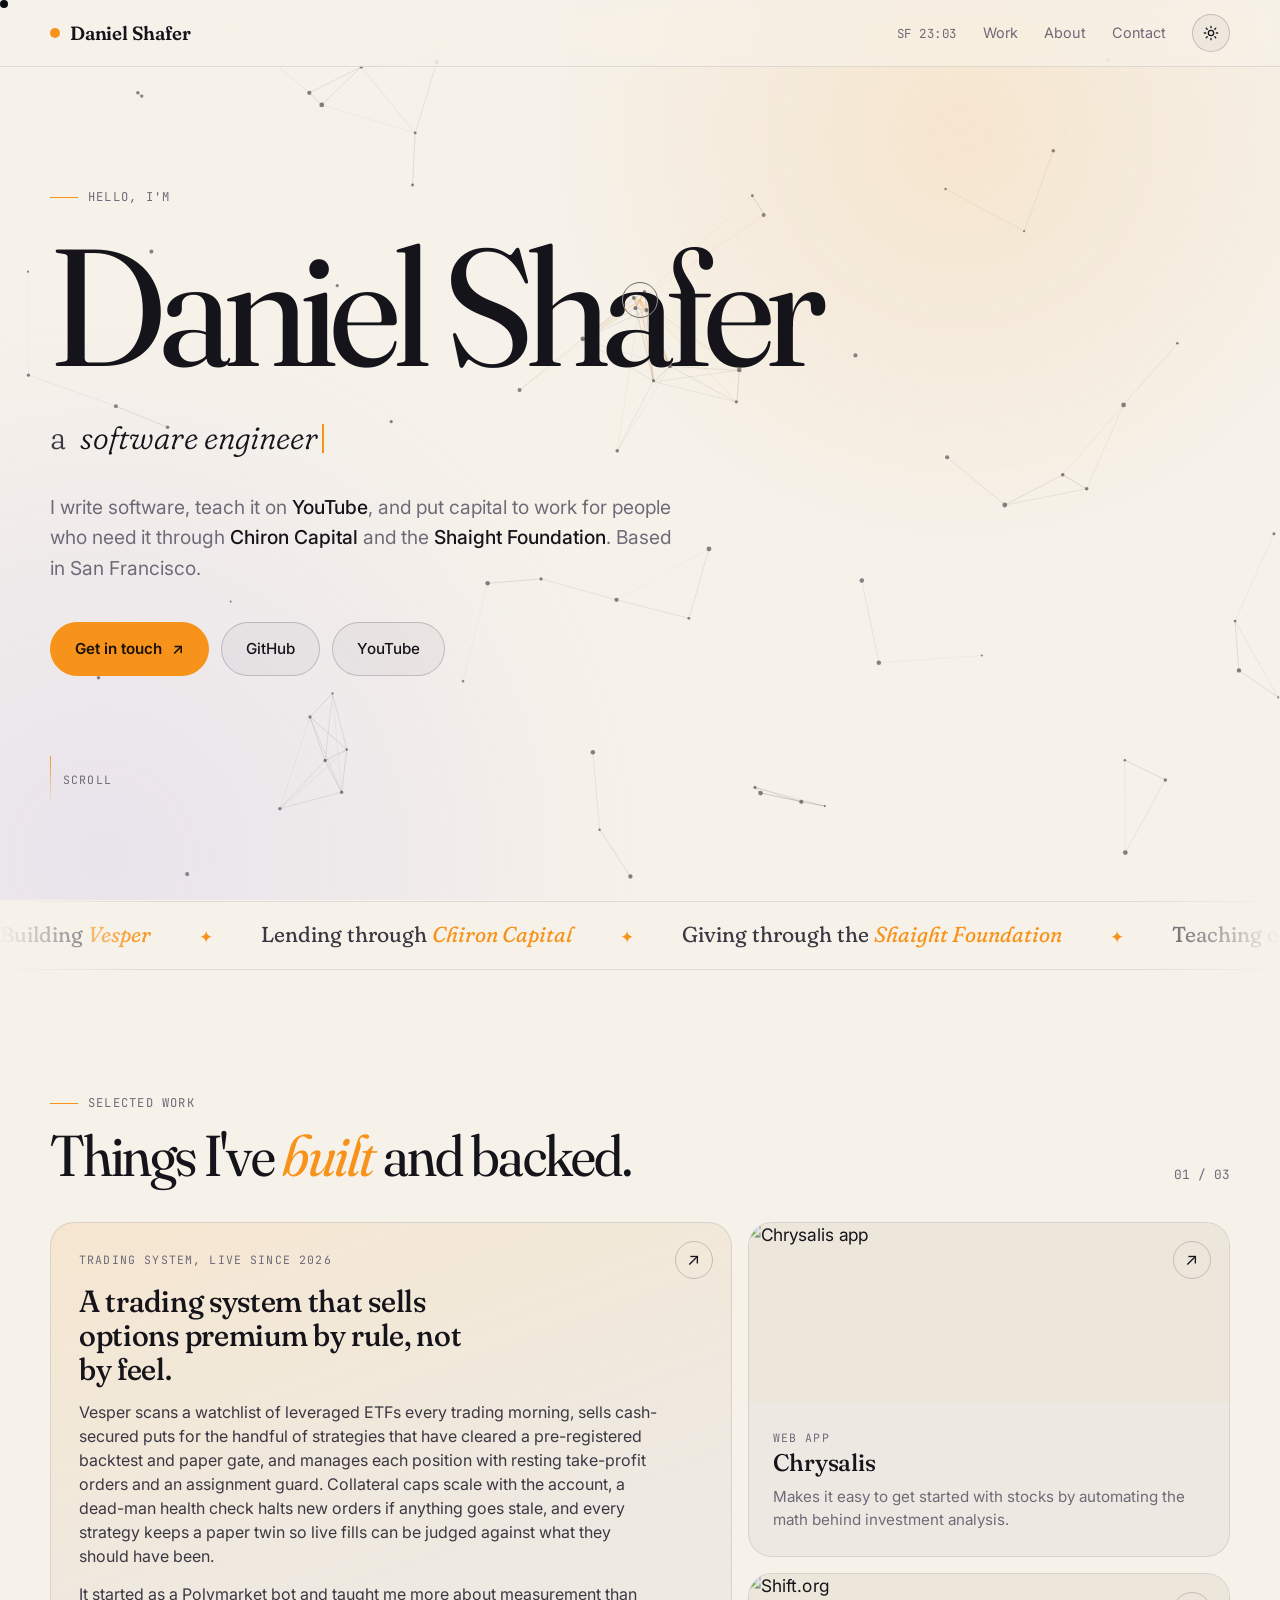
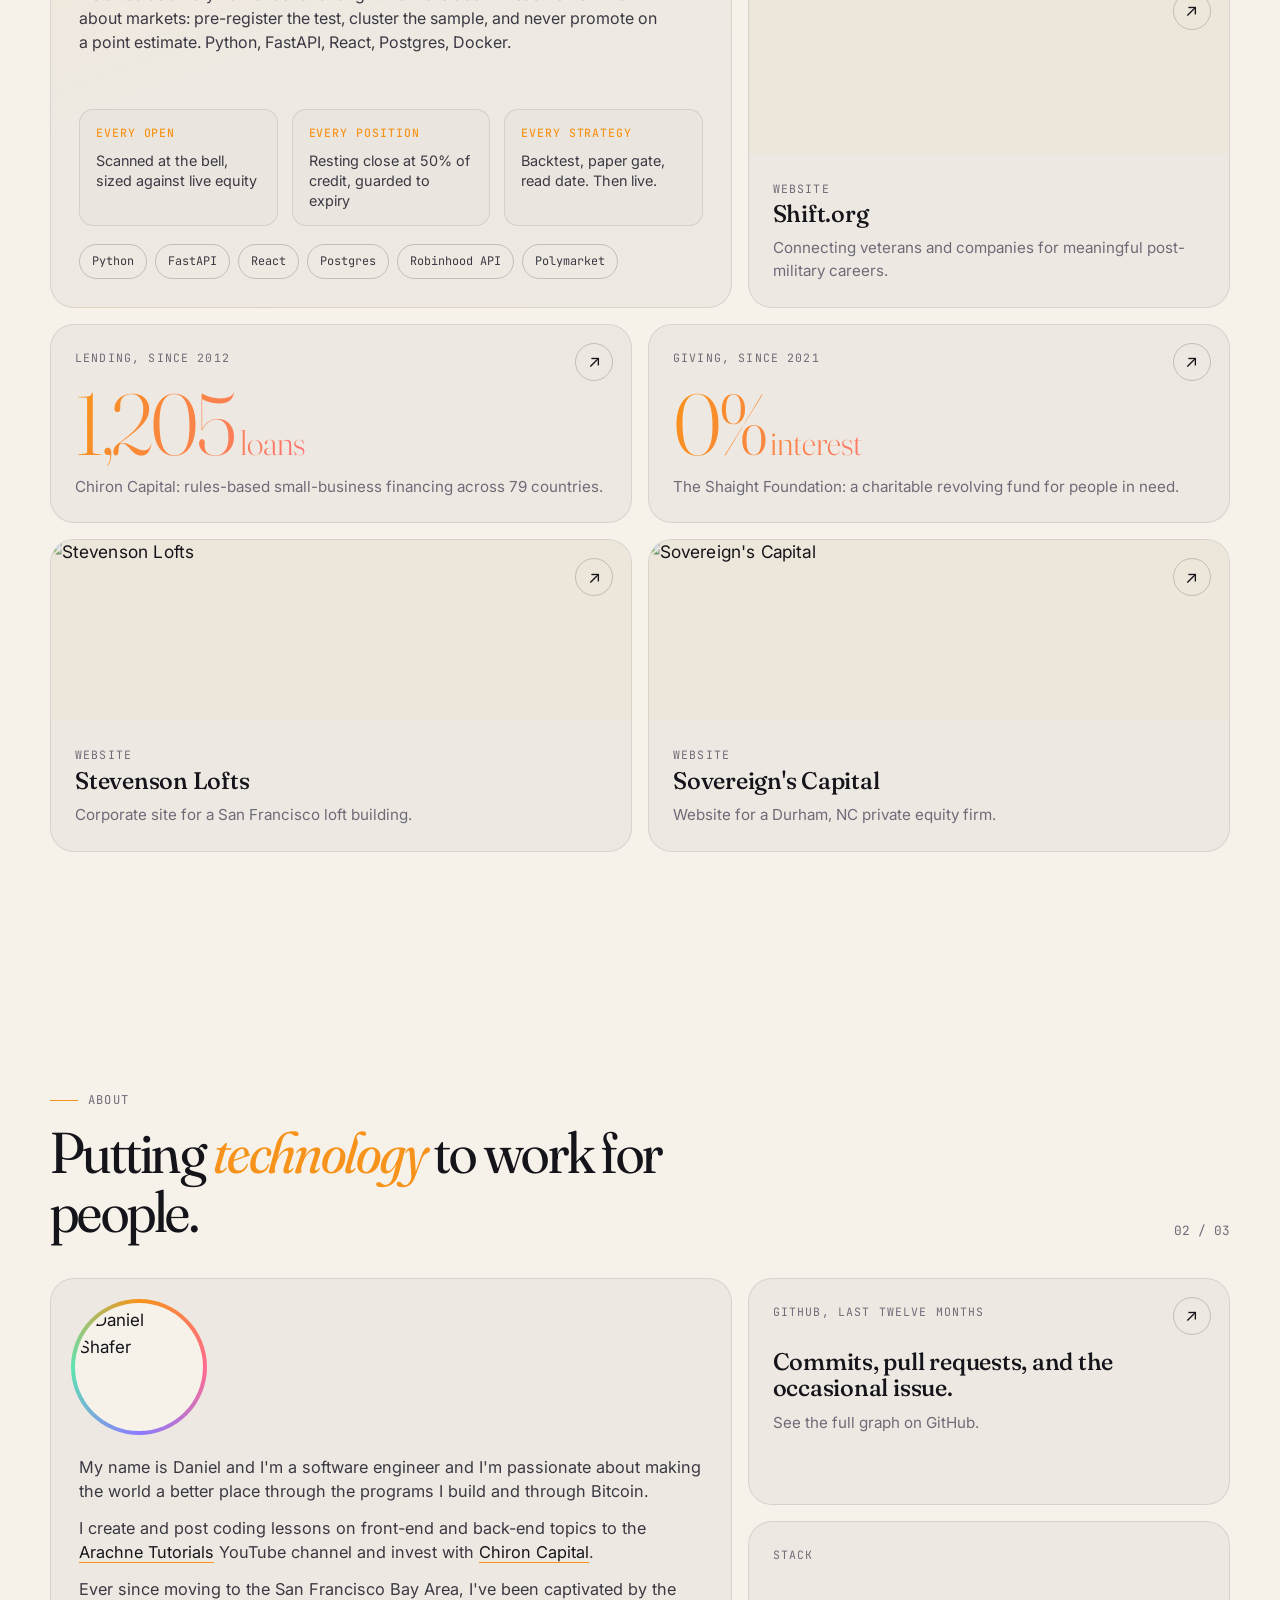
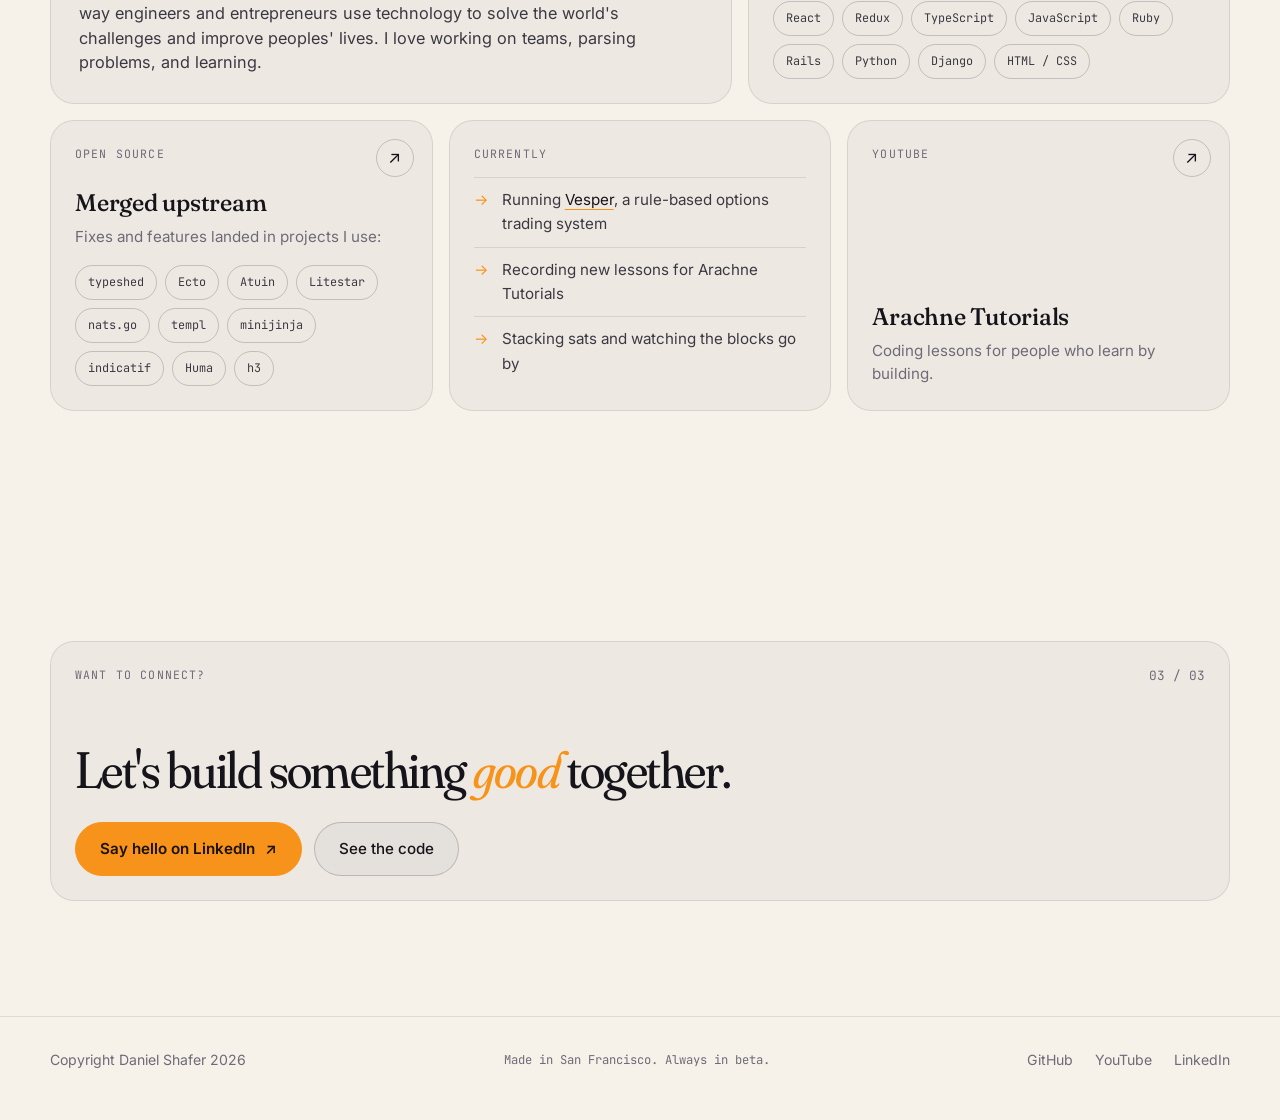
==== index.html @ f0fc6d38 "GitHub tile: static fallback when the graph cannot load; version the script URL Co-Authored-By: Clau" ====
<!doctype html>
<html lang="en">

<head>
    <meta charset="utf-8">
    <meta name="viewport" content="width=device-width, initial-scale=1.0">
    <meta name="description" content="Daniel Shafer: software engineer, investor, and Bitcoin believer in the San Francisco Bay Area.">
    <meta name="theme-color" content="#0a0a0d">
    <title>Daniel Shafer</title>

    <link rel="icon" href="/favicon.svg" type="image/svg+xml">
    <link rel="preconnect" href="https://fonts.googleapis.com">
    <link rel="preconnect" href="https://fonts.gstatic.com" crossorigin>
    <link rel="stylesheet"
        href="https://fonts.googleapis.com/css2?family=Fraunces:ital,opsz,wght,SOFT,WONK@0,9..144,100..900,0..100,0..1;1,9..144,100..900,0..100,0..1&family=Inter:wght@400;500;600&family=JetBrains+Mono:wght@400;500&display=swap">
    <link rel="stylesheet" href="css/site.css?v=5">
</head>

<body>
    <canvas id="field" aria-hidden="true"></canvas>
    <div class="glow" aria-hidden="true"></div>
    <div class="progress" aria-hidden="true"></div>
    <div class="cursor" aria-hidden="true"></div>
    <div class="cursor-ring" aria-hidden="true"></div>

    <header class="nav">
        <div class="wrap">
            <a class="logo" href="/"><span class="dot"></span>Daniel Shafer</a>
            <ul>
                <li><span class="clock"></span></li>
                <li><a class="link" href="#work">Work</a></li>
                <li><a class="link" href="#about">About</a></li>
                <li class="optional"><a class="link" href="#contact">Contact</a></li>
                <li>
                    <button class="theme" type="button" aria-label="Toggle light and dark theme">
                        <svg class="moon" viewBox="0 0 24 24" fill="none" stroke="currentColor" stroke-width="2" stroke-linecap="round" stroke-linejoin="round"><path d="M21 12.8A9 9 0 1 1 11.2 3a7 7 0 0 0 9.8 9.8z"/></svg>
                        <svg class="sun" viewBox="0 0 24 24" fill="none" stroke="currentColor" stroke-width="2" stroke-linecap="round" stroke-linejoin="round"><circle cx="12" cy="12" r="4"/><path d="M12 2v2M12 20v2M4.9 4.9l1.4 1.4M17.7 17.7l1.4 1.4M2 12h2M20 12h2M4.9 19.1l1.4-1.4M17.7 6.3l1.4-1.4"/></svg>
                    </button>
                </li>
            </ul>
        </div>
    </header>

    <main>
        <div class="wrap hero">
            <span class="eyebrow">Hello, I'm</span>
            <h1 class="name">Daniel Shafer</h1>
            <div class="roles">
                <span class="article">a</span>
                <span class="role" data-roles="software engineer|investor|YouTube creator|bitcoiner">software engineer</span>
            </div>
            <p class="lede">
                I write software, teach it on <strong>YouTube</strong>, and put capital to work for
                people who need it through <strong>Chiron Capital</strong> and the
                <strong>Shaight Foundation</strong>. Based in San Francisco.
            </p>
            <div class="cta">
                <a class="btn primary" href="http://linkedin.com/in/danashafer"><span>Get in touch</span><span class="arrow">&#8599;</span></a>
                <a class="btn" href="http://github.com/dannyshafer"><span>GitHub</span></a>
                <a class="btn" href="https://www.youtube.com/channel/UCNyKT62Rczocajwku3uPWbQ"><span>YouTube</span></a>
            </div>
            <span class="hint"><i></i> Scroll</span>
        </div>

        <div class="marquee" aria-hidden="true">
            <div class="track">
                <span>Building <em>Vesper</em></span><span>Lending through <em>Chiron Capital</em></span><span>Giving through the <em>Shaight Foundation</em></span><span>Teaching on <em>Arachne Tutorials</em></span><span>Contributing to <em>open source</em></span><span>Holding <em>Bitcoin</em></span>
                <span>Building <em>Vesper</em></span><span>Lending through <em>Chiron Capital</em></span><span>Giving through the <em>Shaight Foundation</em></span><span>Teaching on <em>Arachne Tutorials</em></span><span>Contributing to <em>open source</em></span><span>Holding <em>Bitcoin</em></span>
            </div>
        </div>

        <section id="work">
            <div class="wrap">
                <div class="sec-head reveal">
                    <div>
                        <span class="eyebrow">Selected work</span>
                        <h2 class="title">Things I've <em>built</em> and backed.</h2>
                    </div>
                    <span class="idx">01 / 03</span>
                </div>
                <div class="bento">
                    <a class="tile vesper s-7 r-2 reveal" href="https://lastvesper.com">
                        <span class="go">&#8599;</span>
                        <span class="k">Trading system, live since 2026</span>
                        <h3>A trading system that sells options premium by rule, not by feel.</h3>
                        <p>
                            Vesper scans a watchlist of leveraged ETFs every trading morning, sells cash-secured
                            puts for the handful of strategies that have cleared a pre-registered backtest and
                            paper gate, and manages each position with resting take-profit orders and an
                            assignment guard. Collateral caps scale with the account, a dead-man health check
                            halts new orders if anything goes stale, and every strategy keeps a paper twin so
                            live fills can be judged against what they should have been.
                        </p>
                        <p>
                            It started as a Polymarket bot and taught me more about measurement than about
                            markets: pre-register the test, cluster the sample, and never promote on a point
                            estimate. Python, FastAPI, React, Postgres, Docker.
                        </p>
                        <div class="facts">
                            <div><b>Every open</b><span>Scanned at the bell, sized against live equity</span></div>
                            <div><b>Every position</b><span>Resting close at 50% of credit, guarded to expiry</span></div>
                            <div><b>Every strategy</b><span>Backtest, paper gate, read date. Then live.</span></div>
                        </div>
                        <div class="chips">
                            <span class="chip">Python</span><span class="chip">FastAPI</span><span class="chip">React</span>
                            <span class="chip">Postgres</span><span class="chip">Robinhood API</span><span class="chip">Polymarket</span>
                        </div>
                    </a>
                    <a class="tile proj s-5 reveal" data-d="1" href="https://github.com/dannyshafer/Chrysalis-App2.0">
                        <span class="go">&#8599;</span>
                        <div class="shot"><img src="img/common/chrysalis.png" alt="Chrysalis app"></div>
                        <div class="body">
                            <span class="k">Web app</span>
                            <h3>Chrysalis</h3>
                            <p>Makes it easy to get started with stocks by automating the math behind investment analysis.</p>
                        </div>
                    </a>
                    <a class="tile proj s-5 reveal" data-d="2" href="http://shift.org">
                        <span class="go">&#8599;</span>
                        <div class="shot"><img src="img/common/shift.png" alt="Shift.org"></div>
                        <div class="body">
                            <span class="k">Website</span>
                            <h3>Shift.org</h3>
                            <p>Connecting veterans and companies for meaningful post-military careers.</p>
                        </div>
                    </a>
                    <a class="tile s-6 reveal" data-d="1" href="/chiron">
                        <span class="go">&#8599;</span>
                        <span class="k">Lending, since 2012</span>
                        <div class="big">1,205<small> loans</small></div>
                        <p>Chiron Capital: rules-based small-business financing across 79 countries.</p>
                    </a>
                    <a class="tile s-6 reveal" data-d="2" href="/shaightFoundation">
                        <span class="go">&#8599;</span>
                        <span class="k">Giving, since 2021</span>
                        <div class="big">0%<small> interest</small></div>
                        <p>The Shaight Foundation: a charitable revolving fund for people in need.</p>
                    </a>
                    <a class="tile proj s-6 reveal" data-d="1" href="http://stevensonloftssf.com">
                        <span class="go">&#8599;</span>
                        <div class="shot"><img src="img/common/stevenson.png" alt="Stevenson Lofts"></div>
                        <div class="body">
                            <span class="k">Website</span>
                            <h3>Stevenson Lofts</h3>
                            <p>Corporate site for a San Francisco loft building.</p>
                        </div>
                    </a>
                    <a class="tile proj s-6 reveal" data-d="2" href="http://sovereignscapital.com">
                        <span class="go">&#8599;</span>
                        <div class="shot"><img src="img/common/sovereigns.png" alt="Sovereign's Capital"></div>
                        <div class="body">
                            <span class="k">Website</span>
                            <h3>Sovereign's Capital</h3>
                            <p>Website for a Durham, NC private equity firm.</p>
                        </div>
                    </a>
                </div>
            </div>
        </section>

        <section id="about">
            <div class="wrap">
                <div class="sec-head reveal">
                    <div>
                        <span class="eyebrow">About</span>
                        <h2 class="title">Putting <em>technology</em> to work for people.</h2>
                    </div>
                    <span class="idx">02 / 03</span>
                </div>
                <div class="bento">
                    <div class="tile about s-7 r-2 reveal">
                        <div class="portrait"><img src="img/common/daniel.png" alt="Daniel Shafer"></div>
                        <p>
                            My name is Daniel and I'm a software engineer and I'm passionate about making the
                            world a better place through the programs I build and through Bitcoin.
                        </p>
                        <p>
                            I create and post coding lessons on front-end and back-end topics to the
                            <a href="https://www.youtube.com/channel/UCNyKT62Rczocajwku3uPWbQ">Arachne Tutorials</a>
                            YouTube channel and invest with <a href="/chiron">Chiron Capital</a>.
                        </p>
                        <p>
                            Ever since moving to the San Francisco Bay Area, I've been captivated by the way
                            engineers and entrepreneurs use technology to solve the world's challenges and
                            improve peoples' lives. I love working on teams, parsing problems, and learning.
                        </p>
                    </div>
                    <a class="tile gh s-5 reveal" data-d="1" href="https://github.com/dannyshafer">
                        <span class="go">&#8599;</span>
                        <span class="k">GitHub, last twelve months</span>
                        <div class="big" data-gh-big hidden><span data-gh-total></span><small> contributions</small></div>
                        <h3 data-gh-fallback>Commits, pull requests, and the occasional issue.</h3>
                        <p data-gh-fallback>See the full graph on GitHub.</p>
                        <div class="heat" data-gh-heat aria-label="Contribution graph"></div>
                    </a>
                    <div class="tile s-5 reveal" data-d="2">
                        <span class="k">Stack</span>
                        <div class="chips">
                            <span class="chip">React</span><span class="chip">Redux</span><span class="chip">TypeScript</span>
                            <span class="chip">JavaScript</span><span class="chip">Ruby</span><span class="chip">Rails</span>
                            <span class="chip">Python</span><span class="chip">Django</span><span class="chip">HTML / CSS</span>
                        </div>
                    </div>
                    <a class="tile s-4 reveal" data-d="1" href="https://github.com/pulls?q=is%3Apr+author%3Adannyshafer+is%3Amerged+-user%3Adannyshafer">
                        <span class="go">&#8599;</span>
                        <span class="k">Open source</span>
                        <h3>Merged upstream</h3>
                        <p>Fixes and features landed in projects I use:</p>
                        <div class="chips">
                            <span class="chip">typeshed</span><span class="chip">Ecto</span><span class="chip">Atuin</span>
                            <span class="chip">Litestar</span><span class="chip">nats.go</span><span class="chip">templ</span>
                            <span class="chip">minijinja</span><span class="chip">indicatif</span><span class="chip">Huma</span><span class="chip">h3</span>
                        </div>
                    </a>
                    <div class="tile s-4 reveal" data-d="2">
                        <span class="k">Currently</span>
                        <ul class="now">
                            <li>Running <a href="https://lastvesper.com">Vesper</a>, a rule-based options trading system</li>
                            <li>Recording new lessons for Arachne Tutorials</li>
                            <li>Stacking sats and watching the blocks go by</li>
                        </ul>
                    </div>
                    <a class="tile s-4 reveal" data-d="3" href="https://www.youtube.com/channel/UCNyKT62Rczocajwku3uPWbQ">
                        <span class="go">&#8599;</span>
                        <span class="k">YouTube</span>
                        <h3>Arachne Tutorials</h3>
                        <p>Coding lessons for people who learn by building.</p>
                    </a>
                </div>
            </div>
        </section>

        <section id="contact">
            <div class="wrap">
                <div class="bento">
                    <div class="tile contact s-12 reveal">
                        <span class="idx" style="position:absolute;top:24px;right:24px;font-family:var(--mono);font-size:.8rem;color:var(--muted)">03 / 03</span>
                        <span class="k">Want to connect?</span>
                        <h3>Let's build something <em style="color:var(--amber)">good</em> together.</h3>
                        <div class="cta">
                            <a class="btn primary" href="http://linkedin.com/in/danashafer"><span>Say hello on LinkedIn</span><span class="arrow">&#8599;</span></a>
                            <a class="btn" href="http://github.com/dannyshafer"><span>See the code</span></a>
                        </div>
                    </div>
                </div>
            </div>
        </section>
    </main>

    <footer>
        <div class="wrap">
            <span>Copyright Daniel Shafer <span id="year">2026</span></span>
            <span class="mono">Made in San Francisco. Always in beta.</span>
            <span class="links">
                <a href="http://github.com/dannyshafer">GitHub</a>
                <a href="https://www.youtube.com/channel/UCNyKT62Rczocajwku3uPWbQ">YouTube</a>
                <a href="http://linkedin.com/in/danashafer">LinkedIn</a>
            </span>
        </div>
    </footer>

    <script src="js/site.js?v=5"></script>
</body>

</html>
---- css/site.css ----
/* ------------------------------------------------------------------
   Daniel Shafer, personal site
   One stylesheet for every page. Vanilla CSS, no framework.
   ------------------------------------------------------------------ */

:root {
    --bg: #0a0a0d;
    --bg-2: #121217;
    --bg-3: #1a1a21;
    --ink: #f3efe6;
    --ink-2: #c9c4b8;
    --muted: #8d8a97;
    --line: rgba(255, 255, 255, 0.08);
    --line-2: rgba(255, 255, 255, 0.16);
    --card: rgba(255, 255, 255, 0.035);
    --card-hover: rgba(255, 255, 255, 0.06);
    --amber: #f7931a;
    --amber-2: #ffb547;
    --rose: #ff6b8f;
    --violet: #8b7bff;
    --mint: #5fe3b0;
    --on-amber: #1a1206;
    --radius: 24px;
    --radius-s: 14px;
    --display: "Fraunces", Georgia, serif;
    --sans: "Inter", -apple-system, BlinkMacSystemFont, "Segoe UI", sans-serif;
    --mono: "JetBrains Mono", ui-monospace, Menlo, monospace;
    --ease: cubic-bezier(0.22, 1, 0.36, 1);
    --node: 255, 255, 255;
    color-scheme: dark;
}

:root[data-theme="light"] {
    --bg: #f6f2ea;
    --bg-2: #ede7db;
    --bg-3: #e3dccd;
    --ink: #16141b;
    --ink-2: #3b3843;
    --muted: #6e6a78;
    --line: rgba(20, 16, 30, 0.1);
    --line-2: rgba(20, 16, 30, 0.2);
    --card: rgba(20, 16, 30, 0.035);
    --card-hover: rgba(20, 16, 30, 0.06);
    --node: 20, 16, 30;
    color-scheme: light;
}

*, *::before, *::after { box-sizing: border-box; margin: 0; padding: 0; }

html { scroll-behavior: smooth; }

body {
    background: var(--bg);
    color: var(--ink);
    font-family: var(--sans);
    font-size: 17px;
    line-height: 1.6;
    -webkit-font-smoothing: antialiased;
    overflow-x: hidden;
    transition: background 0.5s, color 0.5s;
}

a { color: inherit; }
img { max-width: 100%; display: block; }
::selection { background: var(--amber); color: var(--on-amber); }

.wrap { width: min(1180px, 100% - 40px); margin-inline: auto; }

/* ---------- ambient layers ---------- */
#field {
    position: fixed;
    inset: 0;
    z-index: -2;
    width: 100%;
    height: 100%;
}
.glow {
    position: fixed;
    inset: 0;
    z-index: -1;
    pointer-events: none;
    background:
        radial-gradient(700px circle at var(--mx, 75%) var(--my, 15%), rgba(247, 147, 26, 0.13), transparent 60%),
        radial-gradient(900px circle at 8% 95%, rgba(139, 123, 255, 0.12), transparent 60%);
}
.progress {
    position: fixed;
    top: 0;
    left: 0;
    height: 2px;
    width: 100%;
    z-index: 30;
    transform-origin: 0 50%;
    transform: scaleX(var(--p, 0));
    background: linear-gradient(90deg, var(--amber), var(--rose), var(--violet));
}

/* ---------- cursor ---------- */
.cursor, .cursor-ring {
    position: fixed;
    top: 0;
    left: 0;
    pointer-events: none;
    z-index: 40;
    border-radius: 50%;
    mix-blend-mode: difference;
}
.cursor { width: 8px; height: 8px; background: #fff; }
.cursor-ring {
    width: 36px;
    height: 36px;
    border: 1.5px solid #fff;
    opacity: 0.6;
    transition: width 0.25s var(--ease), height 0.25s var(--ease), opacity 0.25s;
}
body.is-hovering .cursor-ring { width: 64px; height: 64px; opacity: 0.9; }
@media (hover: none), (pointer: coarse) { .cursor, .cursor-ring { display: none; } }

/* ---------- nav ---------- */
.nav {
    position: sticky;
    top: 0;
    z-index: 20;
    backdrop-filter: blur(16px) saturate(140%);
    -webkit-backdrop-filter: blur(16px) saturate(140%);
    background: color-mix(in srgb, var(--bg) 65%, transparent);
    border-bottom: 1px solid var(--line);
}
.nav .wrap {
    display: flex;
    align-items: center;
    justify-content: space-between;
    gap: 20px;
    height: 66px;
}
.logo {
    display: inline-flex;
    align-items: center;
    gap: 10px;
    white-space: nowrap;
    font-family: var(--display);
    font-variation-settings: "opsz" 48, "wght" 600, "SOFT" 60, "WONK" 1;
    font-size: 1.2rem;
    text-decoration: none;
    letter-spacing: -0.01em;
}
.logo .dot {
    width: 10px;
    height: 10px;
    border-radius: 50%;
    background: var(--amber);
    box-shadow: 0 0 0 0 rgba(247, 147, 26, 0.7);
    animation: pulse 2.4s infinite;
}
@keyframes pulse {
    70% { box-shadow: 0 0 0 12px rgba(247, 147, 26, 0); }
    100% { box-shadow: 0 0 0 0 rgba(247, 147, 26, 0); }
}
.nav ul { display: flex; align-items: center; gap: 26px; list-style: none; min-width: 0; flex-shrink: 1; }
.nav a.link {
    position: relative;
    font-size: 0.9rem;
    color: var(--muted);
    text-decoration: none;
    transition: color 0.2s;
}
.nav a.link::after {
    content: "";
    position: absolute;
    left: 0;
    bottom: -6px;
    width: 100%;
    height: 1px;
    background: var(--amber);
    transform: scaleX(0);
    transform-origin: right;
    transition: transform 0.3s var(--ease);
}
.nav a.link:hover { color: var(--ink); }
.nav a.link:hover::after { transform: scaleX(1); transform-origin: left; }
.clock {
    font-family: var(--mono);
    font-size: 0.78rem;
    color: var(--muted);
    letter-spacing: 0.04em;
    display: none;
}
@media (min-width: 700px) { .clock { display: inline; } }
.theme {
    width: 38px;
    height: 38px;
    border-radius: 50%;
    border: 1px solid var(--line-2);
    background: var(--card);
    color: var(--ink);
    cursor: pointer;
    display: grid;
    place-items: center;
    transition: transform 0.3s var(--ease), background 0.2s;
}
.theme:hover { transform: rotate(25deg); background: var(--card-hover); }
.theme svg { width: 16px; height: 16px; }
.theme .sun { display: none; }
:root[data-theme="light"] .theme .sun { display: block; }
:root[data-theme="light"] .theme .moon { display: none; }

/* ---------- hero ---------- */
.hero {
    min-height: calc(100svh - 66px);
    display: grid;
    align-content: center;
    padding: clamp(56px, 10vw, 120px) 0 clamp(48px, 8vw, 96px);
}
.eyebrow {
    display: inline-flex;
    align-items: center;
    gap: 10px;
    font-family: var(--mono);
    font-size: 0.76rem;
    letter-spacing: 0.1em;
    text-transform: uppercase;
    color: var(--muted);
}
.eyebrow::before {
    content: "";
    width: 28px;
    height: 1px;
    background: var(--amber);
}
.name {
    font-family: var(--display);
    font-size: clamp(3.4rem, 13vw, 11rem);
    line-height: 0.92;
    letter-spacing: -0.045em;
    margin: 22px 0 30px;
    font-variation-settings: "opsz" 144, "wght" 400, "SOFT" 30, "WONK" 0;
}
.name .w { display: inline-block; white-space: nowrap; }
.name .c {
    display: inline-block;
    transition: font-variation-settings 0.5s var(--ease), color 0.3s;
    font-variation-settings: "opsz" 144, "wght" var(--wg, 400), "SOFT" var(--sf, 30), "WONK" 0;
}
.name .c.on { color: var(--amber); }
.roles {
    display: flex;
    flex-wrap: wrap;
    align-items: baseline;
    gap: 14px;
    font-family: var(--display);
    font-size: clamp(1.3rem, 3vw, 2rem);
    font-variation-settings: "opsz" 48, "wght" 300, "SOFT" 100, "WONK" 1;
    color: var(--ink-2);
}
.roles .role {
    position: relative;
    color: var(--ink);
    font-style: italic;
    min-width: 7ch;
}
.roles .role::after {
    content: "";
    display: inline-block;
    width: 2px;
    height: 0.9em;
    margin-left: 4px;
    background: var(--amber);
    vertical-align: -0.12em;
    animation: blink 1.1s steps(2) infinite;
}
@keyframes blink { 50% { opacity: 0; } }
.lede {
    max-width: 40rem;
    margin-top: 28px;
    font-size: clamp(1.02rem, 1.8vw, 1.2rem);
    color: var(--muted);
}
.lede strong { color: var(--ink); font-weight: 500; }
.cta { display: flex; flex-wrap: wrap; gap: 12px; margin-top: 38px; }

/* buttons */
.btn {
    position: relative;
    display: inline-flex;
    align-items: center;
    gap: 10px;
    padding: 14px 24px;
    border-radius: 999px;
    font-size: 0.95rem;
    font-weight: 500;
    text-decoration: none;
    border: 1px solid var(--line-2);
    background: var(--card);
    color: var(--ink);
    cursor: pointer;
    overflow: hidden;
    transition: border-color 0.2s, transform 0.15s;
    will-change: transform;
}
.btn > span { position: relative; z-index: 1; }
.btn::before {
    content: "";
    position: absolute;
    inset: 0;
    background: var(--amber);
    transform: translateY(102%);
    transition: transform 0.4s var(--ease);
}
.btn:hover { border-color: var(--amber); color: var(--on-amber); }
.btn:hover::before { transform: translateY(0); }
.btn.primary { background: var(--amber); border-color: var(--amber); color: var(--on-amber); font-weight: 600; }
.btn.primary::before { background: var(--amber-2); }
.btn .arrow { transition: transform 0.3s var(--ease); }
.btn:hover .arrow { transform: translate(3px, -3px); }

/* ---------- scroll hint ---------- */
.hint {
    margin-top: clamp(40px, 8vw, 80px);
    display: inline-flex;
    align-items: center;
    gap: 12px;
    font-family: var(--mono);
    font-size: 0.72rem;
    letter-spacing: 0.1em;
    text-transform: uppercase;
    color: var(--muted);
}
.hint i {
    width: 1px;
    height: 48px;
    background: linear-gradient(var(--amber), transparent);
    animation: drip 1.8s var(--ease) infinite;
    transform-origin: top;
}
@keyframes drip { 0% { transform: scaleY(0); } 50% { transform: scaleY(1); } 100% { transform: scaleY(0); transform-origin: bottom; } }

/* ---------- marquee ---------- */
.marquee {
    border-block: 1px solid var(--line);
    overflow: hidden;
    width: 100%;
    contain: inline-size;
    padding: 16px 0;
    mask-image: linear-gradient(90deg, transparent, #000 12%, #000 88%, transparent);
    -webkit-mask-image: linear-gradient(90deg, transparent, #000 12%, #000 88%, transparent);
}
.track {
    display: flex;
    gap: 48px;
    width: max-content;
    animation: scroll 32s linear infinite;
    font-family: var(--display);
    font-variation-settings: "opsz" 48, "wght" 400, "SOFT" 100, "WONK" 1;
    font-size: 1.35rem;
    color: var(--ink-2);
}
.marquee:hover .track { animation-play-state: paused; }
.track span { display: inline-block; white-space: nowrap; }
.track span::after { content: "\2726"; color: var(--amber); font-size: 0.8em; margin-left: 48px; vertical-align: middle; }
.track em { font-style: italic; color: var(--amber); }
@keyframes scroll { to { transform: translateX(-50%); } }

/* ---------- sections ---------- */
section { padding: clamp(64px, 9vw, 120px) 0; }
.sec-head {
    display: flex;
    align-items: flex-end;
    justify-content: space-between;
    gap: 24px;
    margin-bottom: 36px;
}
h2.title {
    font-family: var(--display);
    font-variation-settings: "opsz" 96, "wght" 400, "SOFT" 40, "WONK" 1;
    font-size: clamp(2rem, 5vw, 3.6rem);
    line-height: 1.02;
    letter-spacing: -0.03em;
    max-width: 20ch;
    margin-top: 14px;
}
h2.title em { font-style: italic; color: var(--amber); }
.sec-head .idx {
    font-family: var(--mono);
    font-size: 0.8rem;
    color: var(--muted);
    white-space: nowrap;
}

/* ---------- bento ---------- */
.bento {
    display: grid;
    grid-template-columns: repeat(12, 1fr);
    grid-auto-rows: minmax(150px, auto);
    gap: 16px;
}
.tile {
    position: relative;
    display: flex;
    flex-direction: column;
    border-radius: var(--radius);
    border: 1px solid var(--line);
    background: var(--card);
    padding: 24px;
    overflow: hidden;
    text-decoration: none;
    color: inherit;
    transition: border-color 0.3s, background 0.3s, transform 0.5s var(--ease);
    transform-style: preserve-3d;
}
.tile::after {
    content: "";
    position: absolute;
    inset: 0;
    border-radius: inherit;
    background: radial-gradient(420px circle at var(--cx, 50%) var(--cy, 50%), rgba(247, 147, 26, 0.14), transparent 60%);
    opacity: 0;
    transition: opacity 0.4s;
    pointer-events: none;
}
.tile:hover { border-color: var(--line-2); background: var(--card-hover); }
.tile:hover::after { opacity: 1; }
.tile > * { position: relative; z-index: 1; }
.tile .k {
    font-family: var(--mono);
    font-size: 0.72rem;
    letter-spacing: 0.1em;
    text-transform: uppercase;
    color: var(--muted);
    margin-bottom: auto;
}
.tile h3 {
    font-family: var(--display);
    font-variation-settings: "opsz" 48, "wght" 500, "SOFT" 40, "WONK" 1;
    font-size: 1.5rem;
    letter-spacing: -0.01em;
    line-height: 1.1;
    margin-top: 18px;
}
.tile p { color: var(--muted); font-size: 0.95rem; margin-top: 10px; line-height: 1.5; }
.tile .go {
    position: absolute;
    top: 18px;
    right: 18px;
    width: 38px;
    height: 38px;
    border-radius: 50%;
    border: 1px solid var(--line-2);
    display: grid;
    place-items: center;
    color: var(--ink);
    transition: background 0.3s, color 0.3s, transform 0.4s var(--ease);
    z-index: 2;
}
.tile:hover .go { background: var(--amber); color: var(--on-amber); transform: rotate(45deg); }
.tile .big {
    font-family: var(--display);
    font-variation-settings: "opsz" 144, "wght" 300, "SOFT" 0, "WONK" 0;
    font-size: clamp(3rem, 7vw, 5.4rem);
    line-height: 0.95;
    letter-spacing: -0.04em;
    margin-top: 16px;
    background: linear-gradient(110deg, var(--amber), var(--rose) 60%, var(--violet));
    -webkit-background-clip: text;
    background-clip: text;
    color: transparent;
}
.tile .big small { font-size: 0.4em; letter-spacing: 0; }

/* tile spans */
.s-12 { grid-column: span 12; }
.s-8 { grid-column: span 8; }
.s-7 { grid-column: span 7; }
.s-6 { grid-column: span 6; }
.s-5 { grid-column: span 5; }
.s-4 { grid-column: span 4; }
.s-3 { grid-column: span 3; }
.r-2 { grid-row: span 2; }
@media (max-width: 980px) {
    .s-8, .s-7, .s-6, .s-5 { grid-column: span 12; }
    .s-4, .s-3 { grid-column: span 6; }
}
@media (max-width: 560px) {
    .nav ul { gap: 14px; }
    .nav .wrap { height: 60px; }
    .nav a.link { font-size: 0.84rem; }
    .nav li.optional { display: none; }
    .logo { font-size: 1.05rem; }
    .bento { gap: 12px; }
    .s-4, .s-3 { grid-column: span 12; }
}

/* project tiles with image */
.tile.proj { padding: 0; min-height: 300px; }
.tile.proj .shot {
    flex: 1;
    min-height: 180px;
    background: var(--bg-2);
    overflow: hidden;
}
.tile.proj .shot img {
    width: 100%;
    height: 100%;
    object-fit: cover;
    object-position: top;
    transform: scale(1.02);
    filter: saturate(0.9);
    transition: transform 0.8s var(--ease), filter 0.5s;
}
.tile.proj:hover .shot img { transform: scale(1.07); filter: saturate(1.05); }
.tile.proj .body { padding: 20px 24px 24px; }
.tile.proj .body .k { margin-bottom: 8px; }
.tile.proj h3 { margin-top: 0; }

/* about tile */
.tile.about { padding: 28px; }
.tile.about p { font-size: 1.02rem; color: var(--ink-2); }
.tile.about p + p { margin-top: 12px; }
.tile.about a { color: var(--ink); text-decoration-color: var(--amber); text-underline-offset: 4px; }
.tile.about .portrait {
    position: relative;
    width: 120px;
    height: 120px;
    margin-bottom: 18px;
}
.tile.about .portrait::before {
    content: "";
    position: absolute;
    inset: -8px;
    border-radius: 50%;
    background: conic-gradient(from 0deg, var(--amber), var(--rose), var(--violet), var(--mint), var(--amber));
    animation: spin 10s linear infinite;
}
.tile.about .portrait::after {
    content: "";
    position: absolute;
    inset: -4px;
    border-radius: 50%;
    background: var(--bg);
}
.tile.about .portrait img {
    position: relative;
    z-index: 1;
    width: 100%;
    height: 100%;
    border-radius: 50%;
    object-fit: cover;
}
@keyframes spin { to { transform: rotate(1turn); } }

/* stack chips */
.chips { display: flex; flex-wrap: wrap; gap: 8px; margin-top: 16px; }
.chip {
    font-family: var(--mono);
    font-size: 0.74rem;
    padding: 7px 12px;
    border-radius: 999px;
    border: 1px solid var(--line-2);
    color: var(--ink-2);
    transition: background 0.2s, color 0.2s, border-color 0.2s, transform 0.3s var(--ease);
}
.chip:hover { background: var(--amber); color: var(--on-amber); border-color: var(--amber); transform: translateY(-2px); }

/* github tile */
.tile.gh .big { font-size: clamp(1.8rem, 3vw, 2.6rem); }
.heat {
    display: grid;
    grid-auto-flow: column;
    grid-template-rows: repeat(7, 1fr);
    gap: 3px;
    margin-top: auto;
    padding-top: 18px;
    opacity: 0;
    transition: opacity 0.6s var(--ease);
}
.heat.ready { opacity: 1; }
.heat i { display: block; aspect-ratio: 1; border-radius: 2px; background: var(--line); }
.heat .l1 { background: rgba(247, 147, 26, 0.3); }
.heat .l2 { background: rgba(247, 147, 26, 0.55); }
.heat .l3 { background: rgba(247, 147, 26, 0.8); }
.heat .l4 { background: var(--amber); }

/* now tile list */
.now { list-style: none; margin-top: 14px; }
.now li {
    position: relative;
    padding: 10px 0 10px 28px;
    border-top: 1px solid var(--line);
    font-size: 0.95rem;
    color: var(--ink-2);
}
.now li::before { content: "\2192"; color: var(--amber); position: absolute; left: 0; top: 10px; }
.now li a { color: var(--ink); text-decoration-color: var(--amber); text-underline-offset: 4px; }

/* contact tile */
.tile.contact { align-items: flex-start; justify-content: flex-end; min-height: 260px; }
.tile.contact h3 {
    font-size: clamp(2rem, 4.5vw, 3.2rem);
    font-variation-settings: "opsz" 96, "wght" 400, "SOFT" 60, "WONK" 1;
    letter-spacing: -0.03em;
}
.tile.contact .cta { margin-top: 24px; }

/* ---------- footer ---------- */
footer { border-top: 1px solid var(--line); padding: 32px 0 48px; color: var(--muted); font-size: 0.88rem; }
footer .wrap { display: flex; flex-wrap: wrap; gap: 16px; justify-content: space-between; align-items: center; }
footer .links { display: flex; gap: 22px; }
footer a { text-decoration: none; transition: color 0.2s; }
footer a:hover { color: var(--amber); }
footer .mono { font-family: var(--mono); font-size: 0.76rem; }

/* ---------- reveal ---------- */
.reveal { opacity: 0; transform: translateY(26px); transition: opacity 0.9s var(--ease), transform 0.9s var(--ease); }
.reveal.in { opacity: 1; transform: none; }
.reveal[data-d="1"] { transition-delay: 0.08s; }
.reveal[data-d="2"] { transition-delay: 0.16s; }
.reveal[data-d="3"] { transition-delay: 0.24s; }
.reveal[data-d="4"] { transition-delay: 0.32s; }

/* ---------- sub pages ---------- */
.prose { max-width: 42rem; color: var(--muted); font-size: 1.12rem; }
.prose h3 {
    font-family: var(--display);
    font-variation-settings: "opsz" 48, "wght" 500, "SOFT" 40, "WONK" 1;
    font-size: 1.7rem;
    color: var(--ink);
    margin-bottom: 12px;
}
.team { display: grid; grid-template-columns: repeat(auto-fit, minmax(200px, 1fr)); gap: 16px; }
.member { text-align: center; padding: 30px 20px; }
.member img { width: 118px; height: 118px; object-fit: cover; border-radius: 50%; margin: 0 auto 18px; border: 3px solid var(--line-2); }
.member b { display: block; font-family: var(--display); font-variation-settings: "opsz" 48, "wght" 500; font-size: 1.2rem; }
.member span { color: var(--muted); font-size: 0.9rem; }

@media (prefers-reduced-motion: reduce) {
    *, *::before, *::after { animation: none !important; transition: none !important; }
    .reveal { opacity: 1; transform: none; }
    #field { display: none; }
}

/* vesper tile */
.tile.vesper {
    padding: 28px;
    background: linear-gradient(160deg, rgba(247, 147, 26, 0.12), var(--card) 55%);
}
.tile.vesper h3 {
    font-size: clamp(1.6rem, 2.4vw, 2.2rem);
    font-variation-settings: "opsz" 72, "wght" 500, "SOFT" 60, "WONK" 1;
    margin-top: 16px;
    max-width: 22ch;
}
.tile.vesper p { font-size: 1rem; color: var(--ink-2); margin-top: 14px; max-width: 58ch; }
.tile.vesper .chips { margin-top: auto; padding-top: 20px; }
.tile.vesper .k { margin-bottom: 0; }
.tile.vesper .facts {
    display: grid;
    grid-template-columns: repeat(3, 1fr);
    gap: 14px;
    margin-top: auto;
    padding-top: 28px;
}
.tile.vesper .facts div {
    padding: 14px 16px;
    border-radius: 14px;
    background: color-mix(in srgb, var(--card) 40%, transparent);
    border: 1px solid var(--line);
}
.tile.vesper .facts b { display: block; font-family: var(--mono); font-size: 0.72rem; letter-spacing: 0.08em; text-transform: uppercase; color: var(--amber); font-weight: 500; }
.tile.vesper .facts span { display: block; margin-top: 8px; font-size: 0.9rem; line-height: 1.4; color: var(--ink-2); }
.tile.vesper .chips { margin-top: 0; padding-top: 18px; }
@media (max-width: 720px) { .tile.vesper .facts { grid-template-columns: 1fr; } }
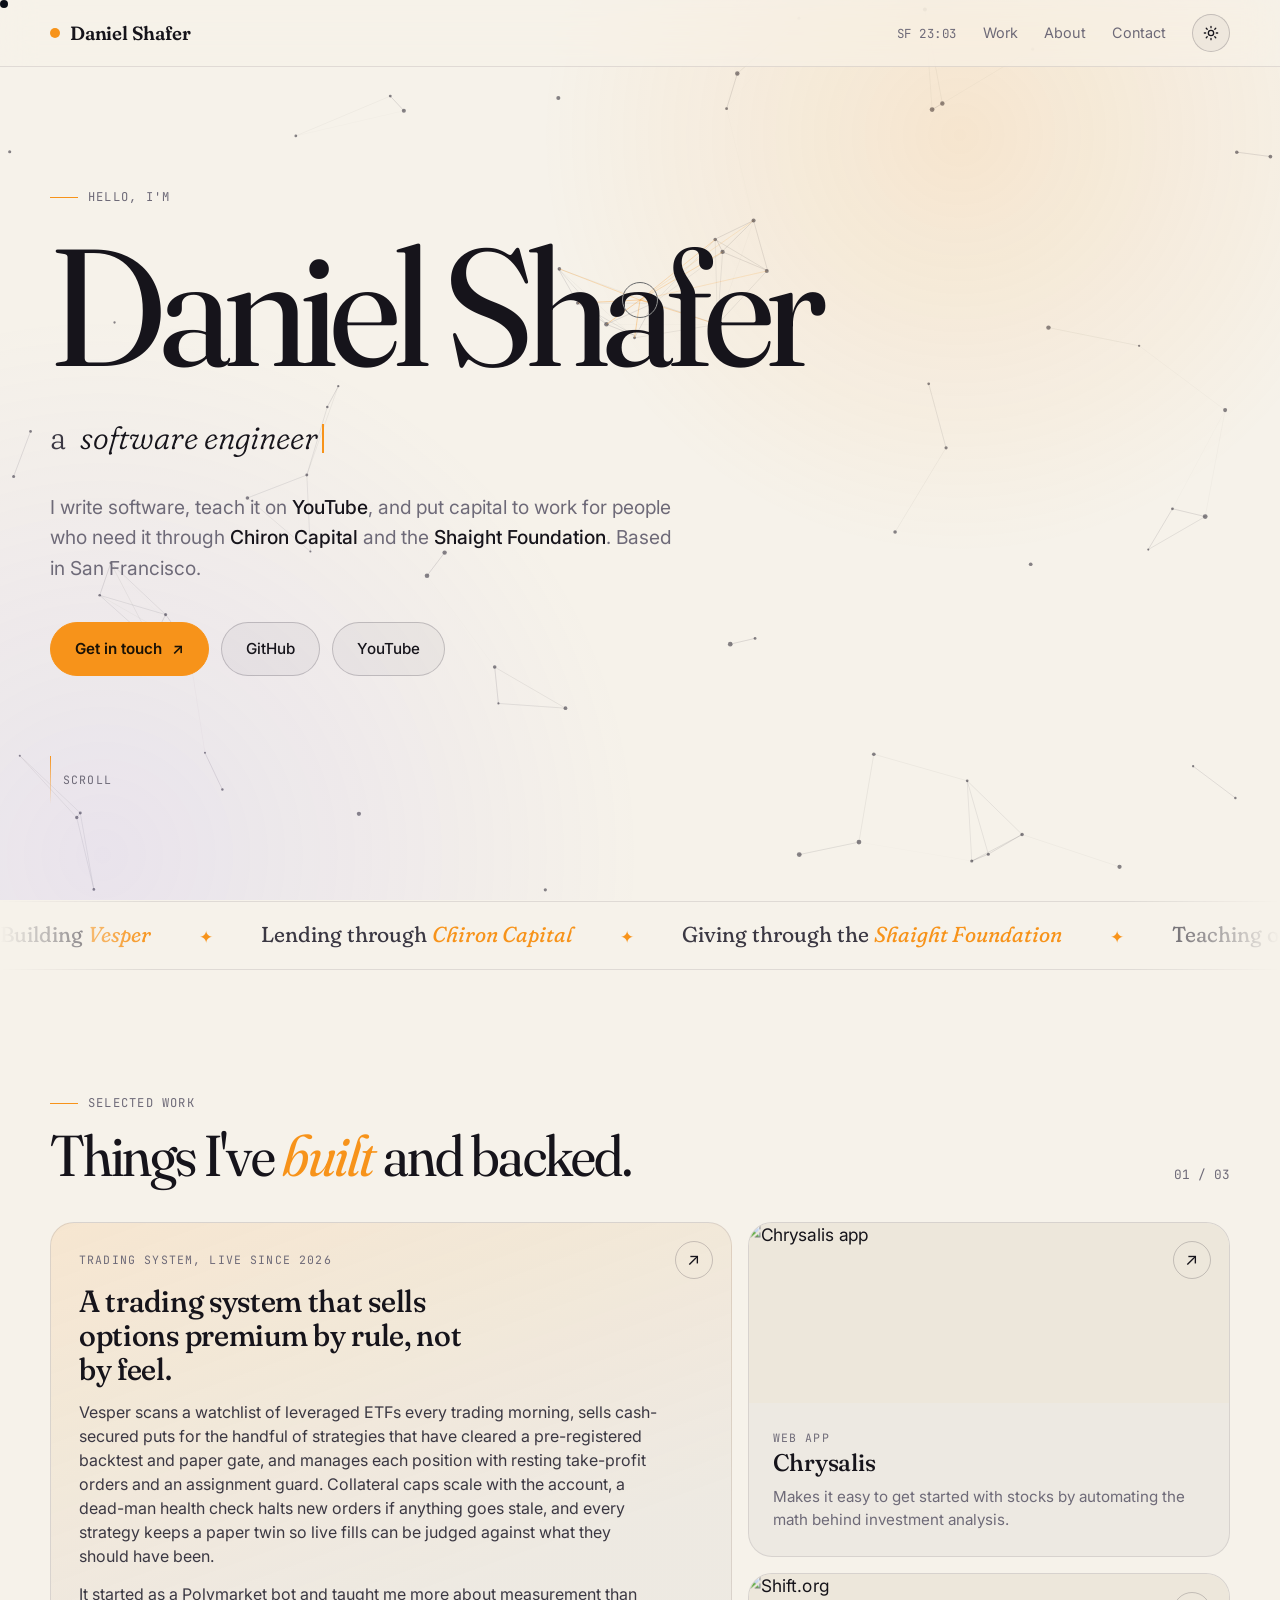
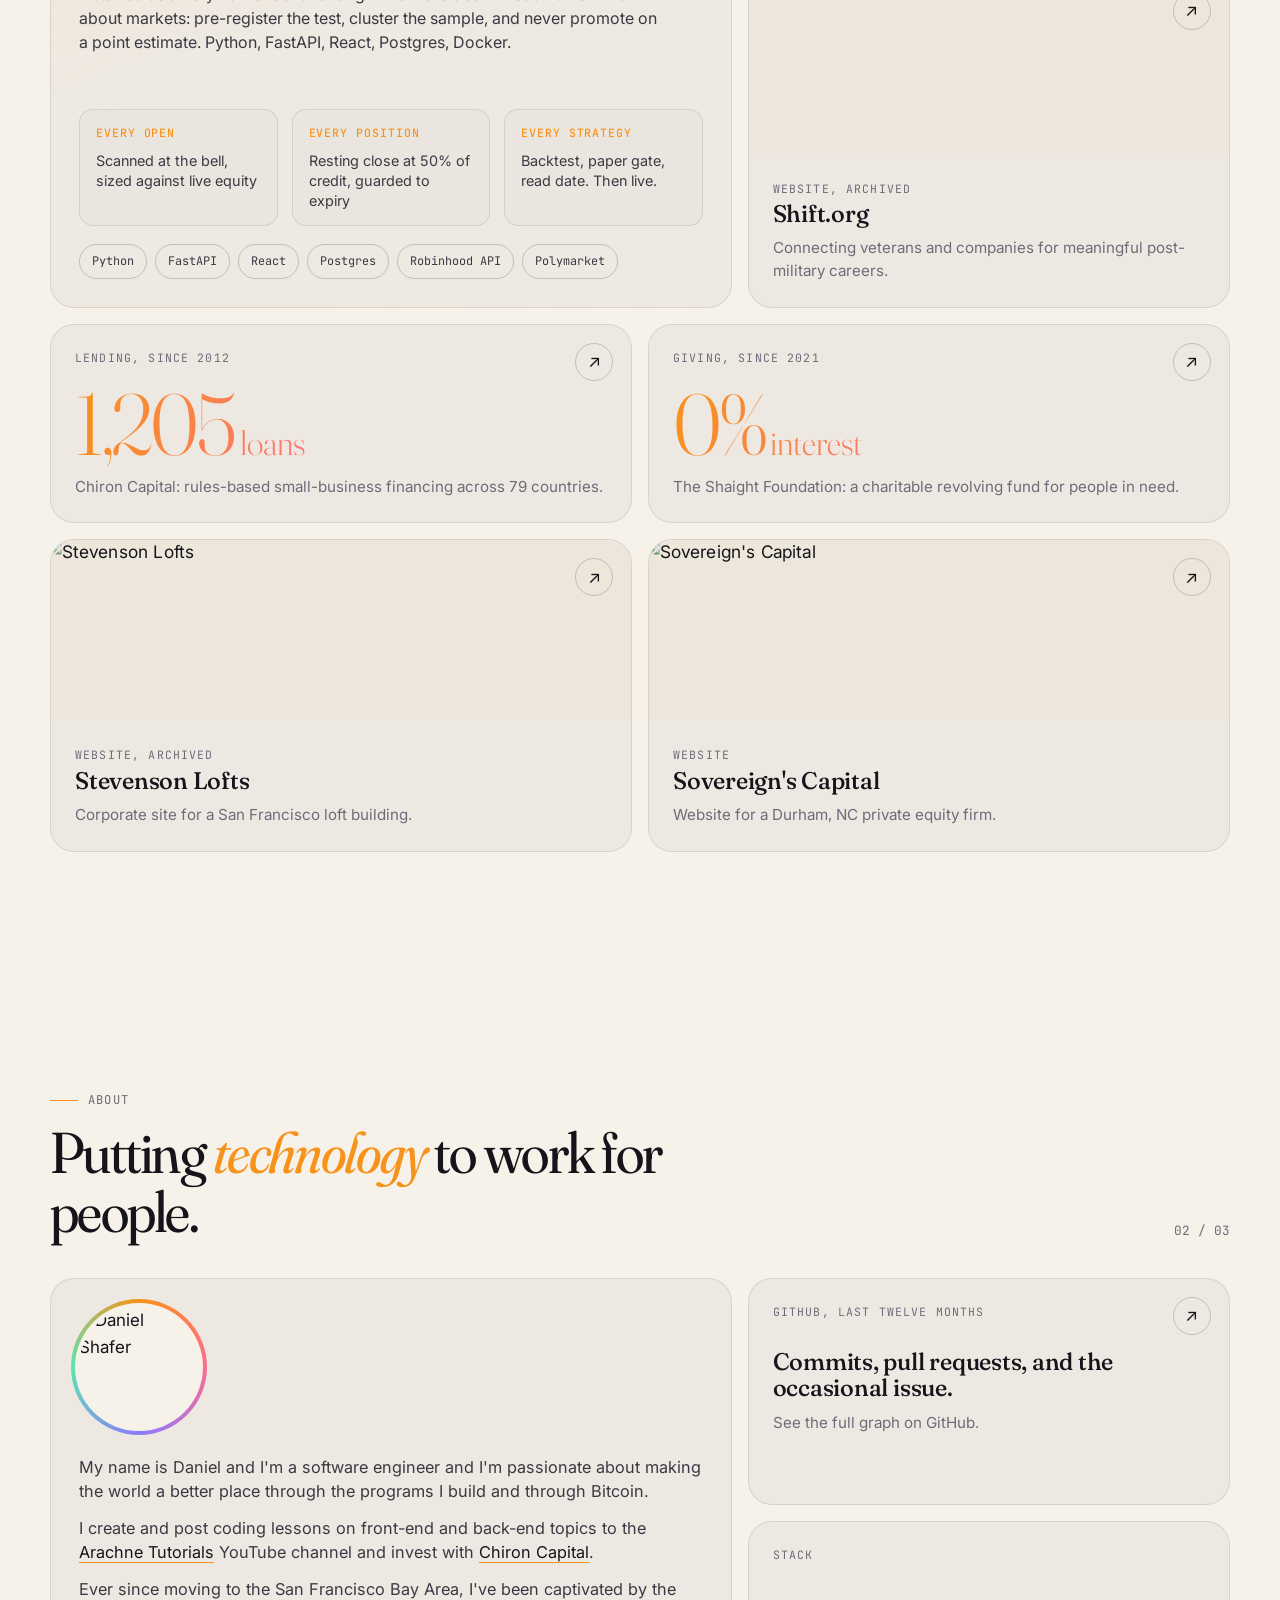
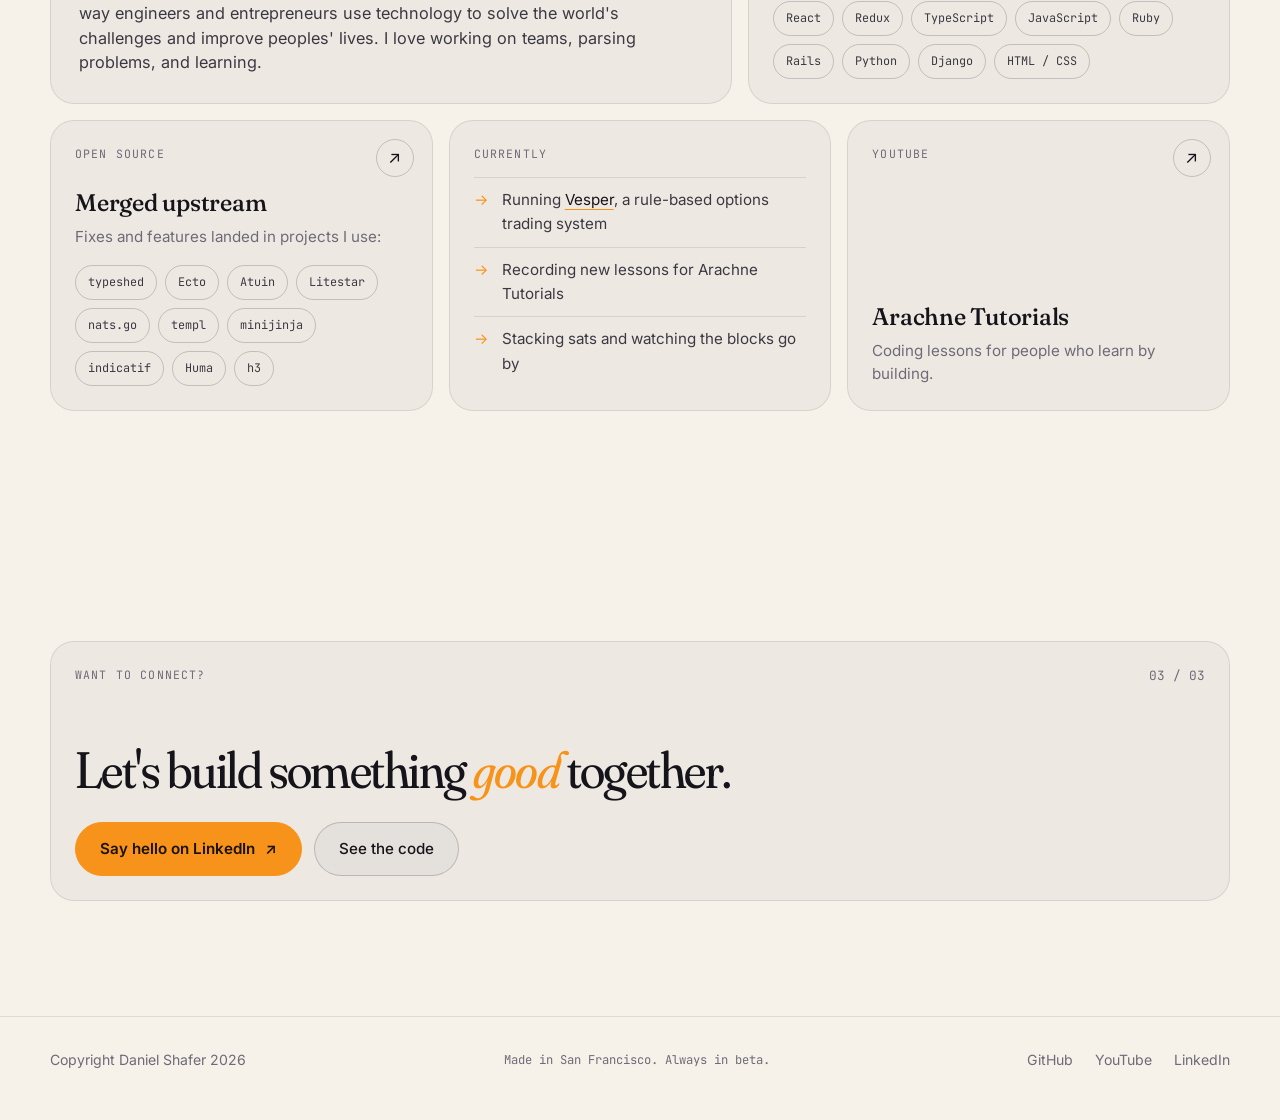
==== commit 9d03c438: "Polish pass: OG/JSON-LD metadata, archived links for moved sites, new-tab externals, a11y for the he" ====
--- a/index.html
+++ b/index.html
@@ -4,16 +4,28 @@
 <head>
     <meta charset="utf-8">
     <meta name="viewport" content="width=device-width, initial-scale=1.0">
-    <meta name="description" content="Daniel Shafer: software engineer, investor, and Bitcoin believer in the San Francisco Bay Area.">
+    <meta name="description" content="Software engineer, investor, and Bitcoin believer in San Francisco. Builder of Vesper, teacher on Arachne Tutorials.">
     <meta name="theme-color" content="#0a0a0d">
     <title>Daniel Shafer</title>
+    <link rel="canonical" href="https://da.nielshafer.com/">
+    <meta property="og:type" content="website">
+    <meta property="og:title" content="Daniel Shafer">
+    <meta property="og:description" content="Software engineer, investor, and Bitcoin believer in San Francisco. Builder of Vesper, teacher on Arachne Tutorials.">
+    <meta property="og:url" content="https://da.nielshafer.com/">
+    <meta property="og:image" content="https://da.nielshafer.com/img/common/daniel.png">
+    <meta name="twitter:card" content="summary">
+    <script type="application/ld+json">
+    {"@context":"https://schema.org","@type":"Person","name":"Daniel Shafer","url":"https://da.nielshafer.com/",
+     "jobTitle":"Software Engineer","address":{"@type":"PostalAddress","addressLocality":"San Francisco","addressRegion":"CA"},
+     "sameAs":["https://github.com/dannyshafer","https://www.linkedin.com/in/danashafer","https://www.youtube.com/channel/UCNyKT62Rczocajwku3uPWbQ"]}
+    </script>
 
     <link rel="icon" href="/favicon.svg" type="image/svg+xml">
     <link rel="preconnect" href="https://fonts.googleapis.com">
     <link rel="preconnect" href="https://fonts.gstatic.com" crossorigin>
     <link rel="stylesheet"
         href="https://fonts.googleapis.com/css2?family=Fraunces:ital,opsz,wght,SOFT,WONK@0,9..144,100..900,0..100,0..1;1,9..144,100..900,0..100,0..1&family=Inter:wght@400;500;600&family=JetBrains+Mono:wght@400;500&display=swap">
-    <link rel="stylesheet" href="css/site.css?v=5">
+    <link rel="stylesheet" href="css/site.css?v=6">
 </head>
 
 <body>
@@ -46,8 +58,9 @@
             <span class="eyebrow">Hello, I'm</span>
             <h1 class="name">Daniel Shafer</h1>
             <div class="roles">
-                <span class="article">a</span>
-                <span class="role" data-roles="software engineer|investor|YouTube creator|bitcoiner">software engineer</span>
+                <span class="sr-only">a software engineer, investor, YouTube creator, and bitcoiner</span>
+                <span class="article" aria-hidden="true">a</span>
+                <span class="role" aria-hidden="true" data-roles="software engineer|investor|YouTube creator|bitcoiner">software engineer</span>
             </div>
             <p class="lede">
                 I write software, teach it on <strong>YouTube</strong>, and put capital to work for
@@ -55,9 +68,9 @@
                 <strong>Shaight Foundation</strong>. Based in San Francisco.
             </p>
             <div class="cta">
-                <a class="btn primary" href="http://linkedin.com/in/danashafer"><span>Get in touch</span><span class="arrow">&#8599;</span></a>
-                <a class="btn" href="http://github.com/dannyshafer"><span>GitHub</span></a>
-                <a class="btn" href="https://www.youtube.com/channel/UCNyKT62Rczocajwku3uPWbQ"><span>YouTube</span></a>
+                <a class="btn primary" href="https://www.linkedin.com/in/danashafer" target="_blank" rel="noopener"><span>Get in touch</span><span class="arrow">&#8599;</span></a>
+                <a class="btn" href="https://github.com/dannyshafer" target="_blank" rel="noopener"><span>GitHub</span></a>
+                <a class="btn" href="https://www.youtube.com/channel/UCNyKT62Rczocajwku3uPWbQ" target="_blank" rel="noopener"><span>YouTube</span></a>
             </div>
             <span class="hint"><i></i> Scroll</span>
         </div>
@@ -79,7 +92,7 @@
                     <span class="idx">01 / 03</span>
                 </div>
                 <div class="bento">
-                    <a class="tile vesper s-7 r-2 reveal" href="https://lastvesper.com">
+                    <a class="tile vesper s-7 r-2 reveal" href="https://lastvesper.com" target="_blank" rel="noopener">
                         <span class="go">&#8599;</span>
                         <span class="k">Trading system, live since 2026</span>
                         <h3>A trading system that sells options premium by rule, not by feel.</h3>
@@ -106,20 +119,20 @@
                             <span class="chip">Postgres</span><span class="chip">Robinhood API</span><span class="chip">Polymarket</span>
                         </div>
                     </a>
-                    <a class="tile proj s-5 reveal" data-d="1" href="https://github.com/dannyshafer/Chrysalis-App2.0">
-                        <span class="go">&#8599;</span>
-                        <div class="shot"><img src="img/common/chrysalis.png" alt="Chrysalis app"></div>
+                    <a class="tile proj s-5 reveal" data-d="1" href="https://github.com/dannyshafer/Chrysalis-App2.0" target="_blank" rel="noopener">
+                        <span class="go">&#8599;</span>
+                        <div class="shot"><img loading="lazy" src="img/common/chrysalis.png" alt="Chrysalis app"></div>
                         <div class="body">
                             <span class="k">Web app</span>
                             <h3>Chrysalis</h3>
                             <p>Makes it easy to get started with stocks by automating the math behind investment analysis.</p>
                         </div>
                     </a>
-                    <a class="tile proj s-5 reveal" data-d="2" href="http://shift.org">
-                        <span class="go">&#8599;</span>
-                        <div class="shot"><img src="img/common/shift.png" alt="Shift.org"></div>
-                        <div class="body">
-                            <span class="k">Website</span>
+                    <a class="tile proj s-5 reveal" data-d="2" href="https://web.archive.org/web/2019/https://shift.org/" target="_blank" rel="noopener">
+                        <span class="go">&#8599;</span>
+                        <div class="shot"><img loading="lazy" src="img/common/shift.png" alt="Shift.org"></div>
+                        <div class="body">
+                            <span class="k">Website, archived</span>
                             <h3>Shift.org</h3>
                             <p>Connecting veterans and companies for meaningful post-military careers.</p>
                         </div>
@@ -136,18 +149,18 @@
                         <div class="big">0%<small> interest</small></div>
                         <p>The Shaight Foundation: a charitable revolving fund for people in need.</p>
                     </a>
-                    <a class="tile proj s-6 reveal" data-d="1" href="http://stevensonloftssf.com">
-                        <span class="go">&#8599;</span>
-                        <div class="shot"><img src="img/common/stevenson.png" alt="Stevenson Lofts"></div>
-                        <div class="body">
-                            <span class="k">Website</span>
+                    <a class="tile proj s-6 reveal" data-d="1" href="https://web.archive.org/web/2019/http://stevensonloftssf.com/" target="_blank" rel="noopener">
+                        <span class="go">&#8599;</span>
+                        <div class="shot"><img loading="lazy" src="img/common/stevenson.png" alt="Stevenson Lofts"></div>
+                        <div class="body">
+                            <span class="k">Website, archived</span>
                             <h3>Stevenson Lofts</h3>
                             <p>Corporate site for a San Francisco loft building.</p>
                         </div>
                     </a>
-                    <a class="tile proj s-6 reveal" data-d="2" href="http://sovereignscapital.com">
-                        <span class="go">&#8599;</span>
-                        <div class="shot"><img src="img/common/sovereigns.png" alt="Sovereign's Capital"></div>
+                    <a class="tile proj s-6 reveal" data-d="2" href="https://sovereignscapital.com" target="_blank" rel="noopener">
+                        <span class="go">&#8599;</span>
+                        <div class="shot"><img loading="lazy" src="img/common/sovereigns.png" alt="Sovereign's Capital"></div>
                         <div class="body">
                             <span class="k">Website</span>
                             <h3>Sovereign's Capital</h3>
@@ -176,7 +189,7 @@
                         </p>
                         <p>
                             I create and post coding lessons on front-end and back-end topics to the
-                            <a href="https://www.youtube.com/channel/UCNyKT62Rczocajwku3uPWbQ">Arachne Tutorials</a>
+                            <a href="https://www.youtube.com/channel/UCNyKT62Rczocajwku3uPWbQ" target="_blank" rel="noopener">Arachne Tutorials</a>
                             YouTube channel and invest with <a href="/chiron">Chiron Capital</a>.
                         </p>
                         <p>
@@ -185,7 +198,7 @@
                             improve peoples' lives. I love working on teams, parsing problems, and learning.
                         </p>
                     </div>
-                    <a class="tile gh s-5 reveal" data-d="1" href="https://github.com/dannyshafer">
+                    <a class="tile gh s-5 reveal" data-d="1" href="https://github.com/dannyshafer" target="_blank" rel="noopener">
                         <span class="go">&#8599;</span>
                         <span class="k">GitHub, last twelve months</span>
                         <div class="big" data-gh-big hidden><span data-gh-total></span><small> contributions</small></div>
@@ -201,7 +214,7 @@
                             <span class="chip">Python</span><span class="chip">Django</span><span class="chip">HTML / CSS</span>
                         </div>
                     </div>
-                    <a class="tile s-4 reveal" data-d="1" href="https://github.com/pulls?q=is%3Apr+author%3Adannyshafer+is%3Amerged+-user%3Adannyshafer">
+                    <a class="tile s-4 reveal" data-d="1" href="https://github.com/pulls?q=is%3Apr+author%3Adannyshafer+is%3Amerged+-user%3Adannyshafer" target="_blank" rel="noopener">
                         <span class="go">&#8599;</span>
                         <span class="k">Open source</span>
                         <h3>Merged upstream</h3>
@@ -215,12 +228,12 @@
                     <div class="tile s-4 reveal" data-d="2">
                         <span class="k">Currently</span>
                         <ul class="now">
-                            <li>Running <a href="https://lastvesper.com">Vesper</a>, a rule-based options trading system</li>
+                            <li>Running <a href="https://lastvesper.com" target="_blank" rel="noopener">Vesper</a>, a rule-based options trading system</li>
                             <li>Recording new lessons for Arachne Tutorials</li>
                             <li>Stacking sats and watching the blocks go by</li>
                         </ul>
                     </div>
-                    <a class="tile s-4 reveal" data-d="3" href="https://www.youtube.com/channel/UCNyKT62Rczocajwku3uPWbQ">
+                    <a class="tile s-4 reveal" data-d="3" href="https://www.youtube.com/channel/UCNyKT62Rczocajwku3uPWbQ" target="_blank" rel="noopener">
                         <span class="go">&#8599;</span>
                         <span class="k">YouTube</span>
                         <h3>Arachne Tutorials</h3>
@@ -234,12 +247,12 @@
             <div class="wrap">
                 <div class="bento">
                     <div class="tile contact s-12 reveal">
-                        <span class="idx" style="position:absolute;top:24px;right:24px;font-family:var(--mono);font-size:.8rem;color:var(--muted)">03 / 03</span>
+                        <span class="idx corner">03 / 03</span>
                         <span class="k">Want to connect?</span>
-                        <h3>Let's build something <em style="color:var(--amber)">good</em> together.</h3>
+                        <h3>Let's build something <em>good</em> together.</h3>
                         <div class="cta">
-                            <a class="btn primary" href="http://linkedin.com/in/danashafer"><span>Say hello on LinkedIn</span><span class="arrow">&#8599;</span></a>
-                            <a class="btn" href="http://github.com/dannyshafer"><span>See the code</span></a>
+                            <a class="btn primary" href="https://www.linkedin.com/in/danashafer" target="_blank" rel="noopener"><span>Say hello on LinkedIn</span><span class="arrow">&#8599;</span></a>
+                            <a class="btn" href="https://github.com/dannyshafer" target="_blank" rel="noopener"><span>See the code</span></a>
                         </div>
                     </div>
                 </div>
@@ -252,14 +265,14 @@
             <span>Copyright Daniel Shafer <span id="year">2026</span></span>
             <span class="mono">Made in San Francisco. Always in beta.</span>
             <span class="links">
-                <a href="http://github.com/dannyshafer">GitHub</a>
-                <a href="https://www.youtube.com/channel/UCNyKT62Rczocajwku3uPWbQ">YouTube</a>
-                <a href="http://linkedin.com/in/danashafer">LinkedIn</a>
+                <a href="https://github.com/dannyshafer" target="_blank" rel="noopener">GitHub</a>
+                <a href="https://www.youtube.com/channel/UCNyKT62Rczocajwku3uPWbQ" target="_blank" rel="noopener">YouTube</a>
+                <a href="https://www.linkedin.com/in/danashafer" target="_blank" rel="noopener">LinkedIn</a>
             </span>
         </div>
     </footer>
 
-    <script src="js/site.js?v=5"></script>
+    <script src="js/site.js?v=6"></script>
 </body>
 
 </html>
--- a/css/site.css
+++ b/css/site.css
@@ -369,7 +369,7 @@
     gap: 24px;
     margin-bottom: 36px;
 }
-h2.title {
+h2.title, h1.title {
     font-family: var(--display);
     font-variation-settings: "opsz" 96, "wght" 400, "SOFT" 40, "WONK" 1;
     font-size: clamp(2rem, 5vw, 3.6rem);
@@ -378,7 +378,7 @@
     max-width: 20ch;
     margin-top: 14px;
 }
-h2.title em { font-style: italic; color: var(--amber); }
+h2.title em, h1.title em { font-style: italic; color: var(--amber); }
 .sec-head .idx {
     font-family: var(--mono);
     font-size: 0.8rem;
@@ -668,3 +668,10 @@
 .tile.vesper .facts span { display: block; margin-top: 8px; font-size: 0.9rem; line-height: 1.4; color: var(--ink-2); }
 .tile.vesper .chips { margin-top: 0; padding-top: 18px; }
 @media (max-width: 720px) { .tile.vesper .facts { grid-template-columns: 1fr; } }
+
+/* a11y + sub-pages */
+.sr-only { position: absolute; width: 1px; height: 1px; overflow: hidden; clip: rect(0 0 0 0); white-space: nowrap; }
+.idx.corner { position: absolute; top: 24px; right: 24px; font-family: var(--mono); font-size: 0.8rem; color: var(--muted); }
+.tile.contact h3 em { color: var(--amber); }
+.page-title { font-size: clamp(3rem, 9vw, 7rem); max-width: none; }
+.bento.stats { margin-bottom: 48px; }
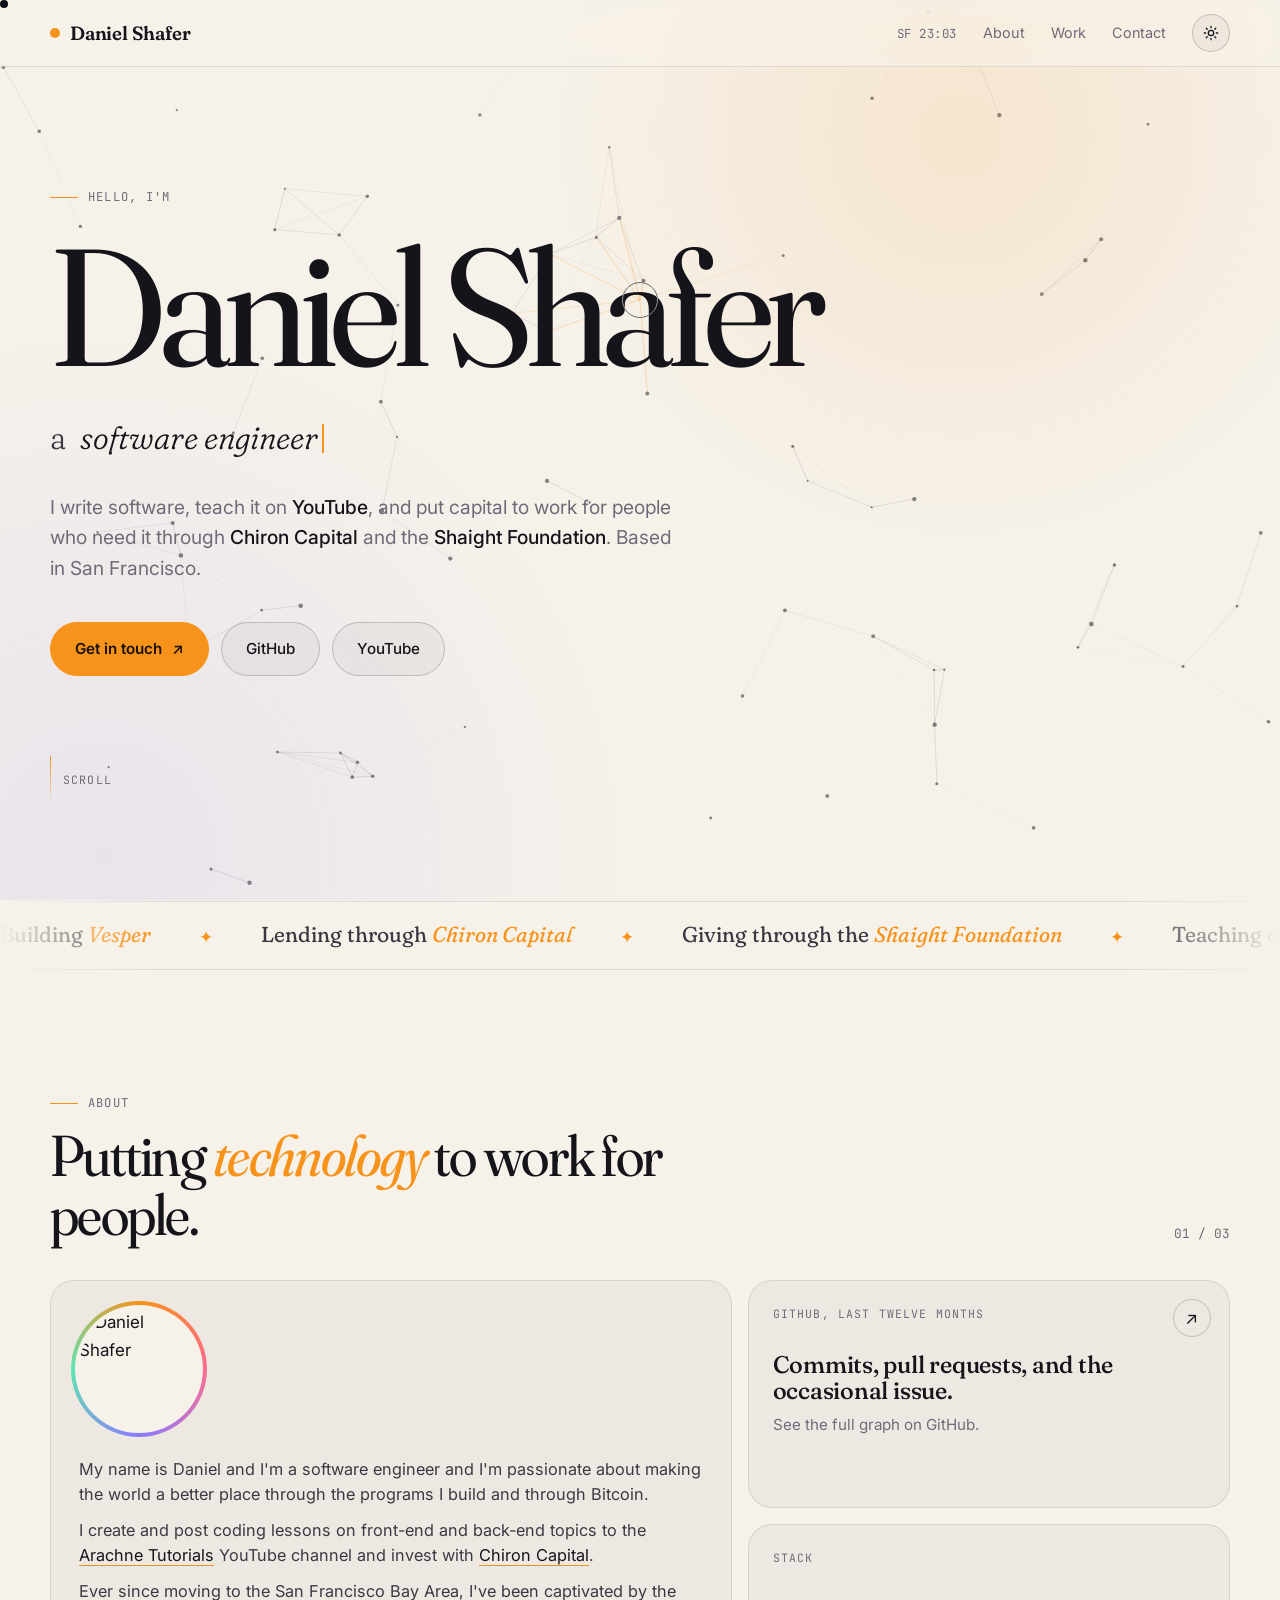
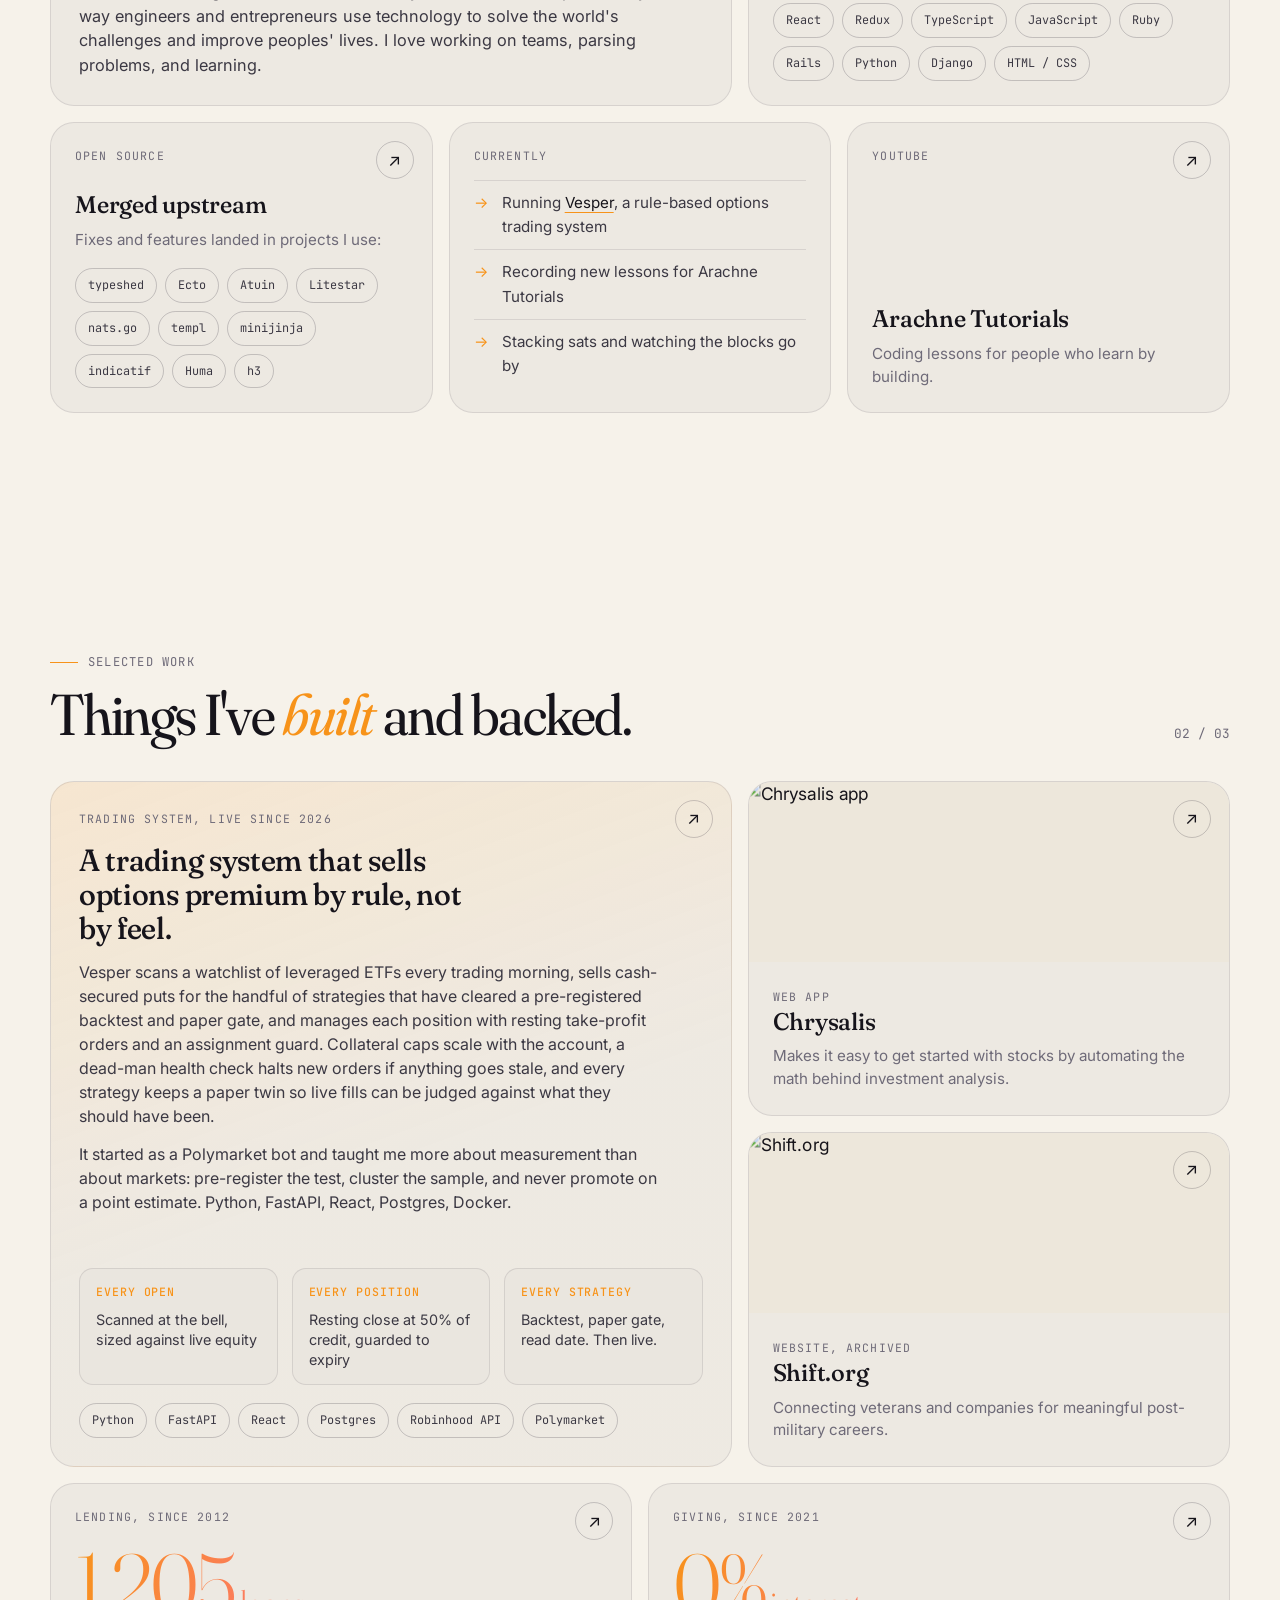
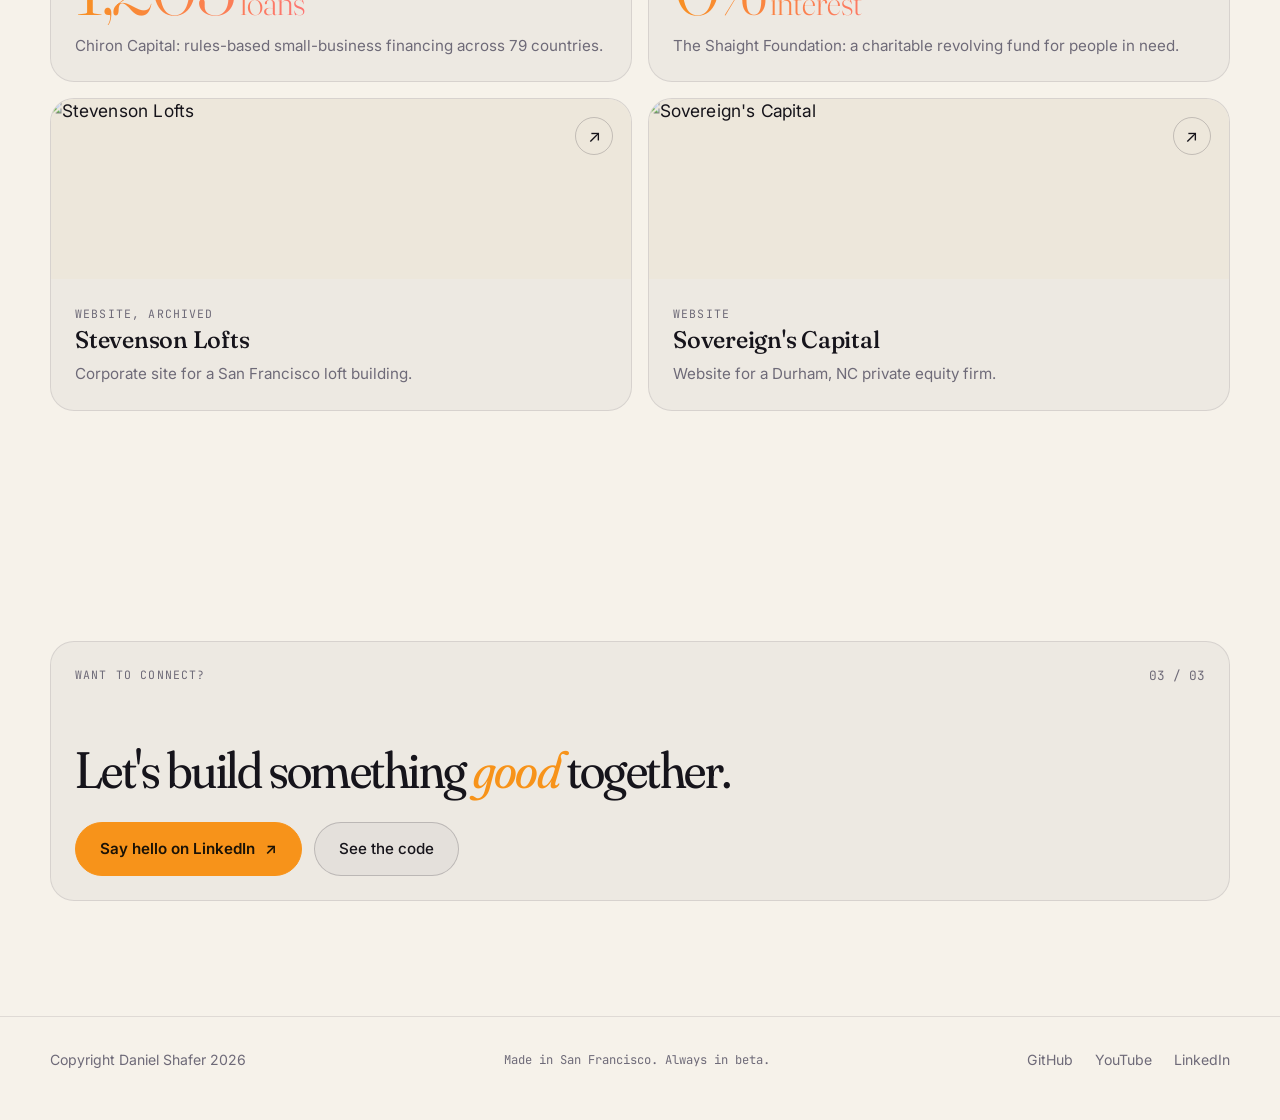
==== commit b6f26508: "Home: About before Work Co-Authored-By: Claude Fable 5.1 <noreply@anthropic.com>" ====
--- a/index.html
+++ b/index.html
@@ -40,8 +40,8 @@
             <a class="logo" href="/"><span class="dot"></span>Daniel Shafer</a>
             <ul>
                 <li><span class="clock"></span></li>
+                <li><a class="link" href="#about">About</a></li>
                 <li><a class="link" href="#work">Work</a></li>
-                <li><a class="link" href="#about">About</a></li>
                 <li class="optional"><a class="link" href="#contact">Contact</a></li>
                 <li>
                     <button class="theme" type="button" aria-label="Toggle light and dark theme">
@@ -82,95 +82,6 @@
             </div>
         </div>
 
-        <section id="work">
-            <div class="wrap">
-                <div class="sec-head reveal">
-                    <div>
-                        <span class="eyebrow">Selected work</span>
-                        <h2 class="title">Things I've <em>built</em> and backed.</h2>
-                    </div>
-                    <span class="idx">01 / 03</span>
-                </div>
-                <div class="bento">
-                    <a class="tile vesper s-7 r-2 reveal" href="https://lastvesper.com" target="_blank" rel="noopener">
-                        <span class="go">&#8599;</span>
-                        <span class="k">Trading system, live since 2026</span>
-                        <h3>A trading system that sells options premium by rule, not by feel.</h3>
-                        <p>
-                            Vesper scans a watchlist of leveraged ETFs every trading morning, sells cash-secured
-                            puts for the handful of strategies that have cleared a pre-registered backtest and
-                            paper gate, and manages each position with resting take-profit orders and an
-                            assignment guard. Collateral caps scale with the account, a dead-man health check
-                            halts new orders if anything goes stale, and every strategy keeps a paper twin so
-                            live fills can be judged against what they should have been.
-                        </p>
-                        <p>
-                            It started as a Polymarket bot and taught me more about measurement than about
-                            markets: pre-register the test, cluster the sample, and never promote on a point
-                            estimate. Python, FastAPI, React, Postgres, Docker.
-                        </p>
-                        <div class="facts">
-                            <div><b>Every open</b><span>Scanned at the bell, sized against live equity</span></div>
-                            <div><b>Every position</b><span>Resting close at 50% of credit, guarded to expiry</span></div>
-                            <div><b>Every strategy</b><span>Backtest, paper gate, read date. Then live.</span></div>
-                        </div>
-                        <div class="chips">
-                            <span class="chip">Python</span><span class="chip">FastAPI</span><span class="chip">React</span>
-                            <span class="chip">Postgres</span><span class="chip">Robinhood API</span><span class="chip">Polymarket</span>
-                        </div>
-                    </a>
-                    <a class="tile proj s-5 reveal" data-d="1" href="https://github.com/dannyshafer/Chrysalis-App2.0" target="_blank" rel="noopener">
-                        <span class="go">&#8599;</span>
-                        <div class="shot"><img loading="lazy" src="img/common/chrysalis.png" alt="Chrysalis app"></div>
-                        <div class="body">
-                            <span class="k">Web app</span>
-                            <h3>Chrysalis</h3>
-                            <p>Makes it easy to get started with stocks by automating the math behind investment analysis.</p>
-                        </div>
-                    </a>
-                    <a class="tile proj s-5 reveal" data-d="2" href="https://web.archive.org/web/2019/https://shift.org/" target="_blank" rel="noopener">
-                        <span class="go">&#8599;</span>
-                        <div class="shot"><img loading="lazy" src="img/common/shift.png" alt="Shift.org"></div>
-                        <div class="body">
-                            <span class="k">Website, archived</span>
-                            <h3>Shift.org</h3>
-                            <p>Connecting veterans and companies for meaningful post-military careers.</p>
-                        </div>
-                    </a>
-                    <a class="tile s-6 reveal" data-d="1" href="/chiron">
-                        <span class="go">&#8599;</span>
-                        <span class="k">Lending, since 2012</span>
-                        <div class="big">1,205<small> loans</small></div>
-                        <p>Chiron Capital: rules-based small-business financing across 79 countries.</p>
-                    </a>
-                    <a class="tile s-6 reveal" data-d="2" href="/shaightFoundation">
-                        <span class="go">&#8599;</span>
-                        <span class="k">Giving, since 2021</span>
-                        <div class="big">0%<small> interest</small></div>
-                        <p>The Shaight Foundation: a charitable revolving fund for people in need.</p>
-                    </a>
-                    <a class="tile proj s-6 reveal" data-d="1" href="https://web.archive.org/web/2019/http://stevensonloftssf.com/" target="_blank" rel="noopener">
-                        <span class="go">&#8599;</span>
-                        <div class="shot"><img loading="lazy" src="img/common/stevenson.png" alt="Stevenson Lofts"></div>
-                        <div class="body">
-                            <span class="k">Website, archived</span>
-                            <h3>Stevenson Lofts</h3>
-                            <p>Corporate site for a San Francisco loft building.</p>
-                        </div>
-                    </a>
-                    <a class="tile proj s-6 reveal" data-d="2" href="https://sovereignscapital.com" target="_blank" rel="noopener">
-                        <span class="go">&#8599;</span>
-                        <div class="shot"><img loading="lazy" src="img/common/sovereigns.png" alt="Sovereign's Capital"></div>
-                        <div class="body">
-                            <span class="k">Website</span>
-                            <h3>Sovereign's Capital</h3>
-                            <p>Website for a Durham, NC private equity firm.</p>
-                        </div>
-                    </a>
-                </div>
-            </div>
-        </section>
-
         <section id="about">
             <div class="wrap">
                 <div class="sec-head reveal">
@@ -178,7 +89,7 @@
                         <span class="eyebrow">About</span>
                         <h2 class="title">Putting <em>technology</em> to work for people.</h2>
                     </div>
-                    <span class="idx">02 / 03</span>
+                    <span class="idx">01 / 03</span>
                 </div>
                 <div class="bento">
                     <div class="tile about s-7 r-2 reveal">
@@ -238,6 +149,95 @@
                         <span class="k">YouTube</span>
                         <h3>Arachne Tutorials</h3>
                         <p>Coding lessons for people who learn by building.</p>
+                    </a>
+                </div>
+            </div>
+        </section>
+
+        <section id="work">
+            <div class="wrap">
+                <div class="sec-head reveal">
+                    <div>
+                        <span class="eyebrow">Selected work</span>
+                        <h2 class="title">Things I've <em>built</em> and backed.</h2>
+                    </div>
+                    <span class="idx">02 / 03</span>
+                </div>
+                <div class="bento">
+                    <a class="tile vesper s-7 r-2 reveal" href="https://lastvesper.com" target="_blank" rel="noopener">
+                        <span class="go">&#8599;</span>
+                        <span class="k">Trading system, live since 2026</span>
+                        <h3>A trading system that sells options premium by rule, not by feel.</h3>
+                        <p>
+                            Vesper scans a watchlist of leveraged ETFs every trading morning, sells cash-secured
+                            puts for the handful of strategies that have cleared a pre-registered backtest and
+                            paper gate, and manages each position with resting take-profit orders and an
+                            assignment guard. Collateral caps scale with the account, a dead-man health check
+                            halts new orders if anything goes stale, and every strategy keeps a paper twin so
+                            live fills can be judged against what they should have been.
+                        </p>
+                        <p>
+                            It started as a Polymarket bot and taught me more about measurement than about
+                            markets: pre-register the test, cluster the sample, and never promote on a point
+                            estimate. Python, FastAPI, React, Postgres, Docker.
+                        </p>
+                        <div class="facts">
+                            <div><b>Every open</b><span>Scanned at the bell, sized against live equity</span></div>
+                            <div><b>Every position</b><span>Resting close at 50% of credit, guarded to expiry</span></div>
+                            <div><b>Every strategy</b><span>Backtest, paper gate, read date. Then live.</span></div>
+                        </div>
+                        <div class="chips">
+                            <span class="chip">Python</span><span class="chip">FastAPI</span><span class="chip">React</span>
+                            <span class="chip">Postgres</span><span class="chip">Robinhood API</span><span class="chip">Polymarket</span>
+                        </div>
+                    </a>
+                    <a class="tile proj s-5 reveal" data-d="1" href="https://github.com/dannyshafer/Chrysalis-App2.0" target="_blank" rel="noopener">
+                        <span class="go">&#8599;</span>
+                        <div class="shot"><img loading="lazy" src="img/common/chrysalis.png" alt="Chrysalis app"></div>
+                        <div class="body">
+                            <span class="k">Web app</span>
+                            <h3>Chrysalis</h3>
+                            <p>Makes it easy to get started with stocks by automating the math behind investment analysis.</p>
+                        </div>
+                    </a>
+                    <a class="tile proj s-5 reveal" data-d="2" href="https://web.archive.org/web/2019/https://shift.org/" target="_blank" rel="noopener">
+                        <span class="go">&#8599;</span>
+                        <div class="shot"><img loading="lazy" src="img/common/shift.png" alt="Shift.org"></div>
+                        <div class="body">
+                            <span class="k">Website, archived</span>
+                            <h3>Shift.org</h3>
+                            <p>Connecting veterans and companies for meaningful post-military careers.</p>
+                        </div>
+                    </a>
+                    <a class="tile s-6 reveal" data-d="1" href="/chiron">
+                        <span class="go">&#8599;</span>
+                        <span class="k">Lending, since 2012</span>
+                        <div class="big">1,205<small> loans</small></div>
+                        <p>Chiron Capital: rules-based small-business financing across 79 countries.</p>
+                    </a>
+                    <a class="tile s-6 reveal" data-d="2" href="/shaightFoundation">
+                        <span class="go">&#8599;</span>
+                        <span class="k">Giving, since 2021</span>
+                        <div class="big">0%<small> interest</small></div>
+                        <p>The Shaight Foundation: a charitable revolving fund for people in need.</p>
+                    </a>
+                    <a class="tile proj s-6 reveal" data-d="1" href="https://web.archive.org/web/2019/http://stevensonloftssf.com/" target="_blank" rel="noopener">
+                        <span class="go">&#8599;</span>
+                        <div class="shot"><img loading="lazy" src="img/common/stevenson.png" alt="Stevenson Lofts"></div>
+                        <div class="body">
+                            <span class="k">Website, archived</span>
+                            <h3>Stevenson Lofts</h3>
+                            <p>Corporate site for a San Francisco loft building.</p>
+                        </div>
+                    </a>
+                    <a class="tile proj s-6 reveal" data-d="2" href="https://sovereignscapital.com" target="_blank" rel="noopener">
+                        <span class="go">&#8599;</span>
+                        <div class="shot"><img loading="lazy" src="img/common/sovereigns.png" alt="Sovereign's Capital"></div>
+                        <div class="body">
+                            <span class="k">Website</span>
+                            <h3>Sovereign's Capital</h3>
+                            <p>Website for a Durham, NC private equity firm.</p>
+                        </div>
                     </a>
                 </div>
             </div>
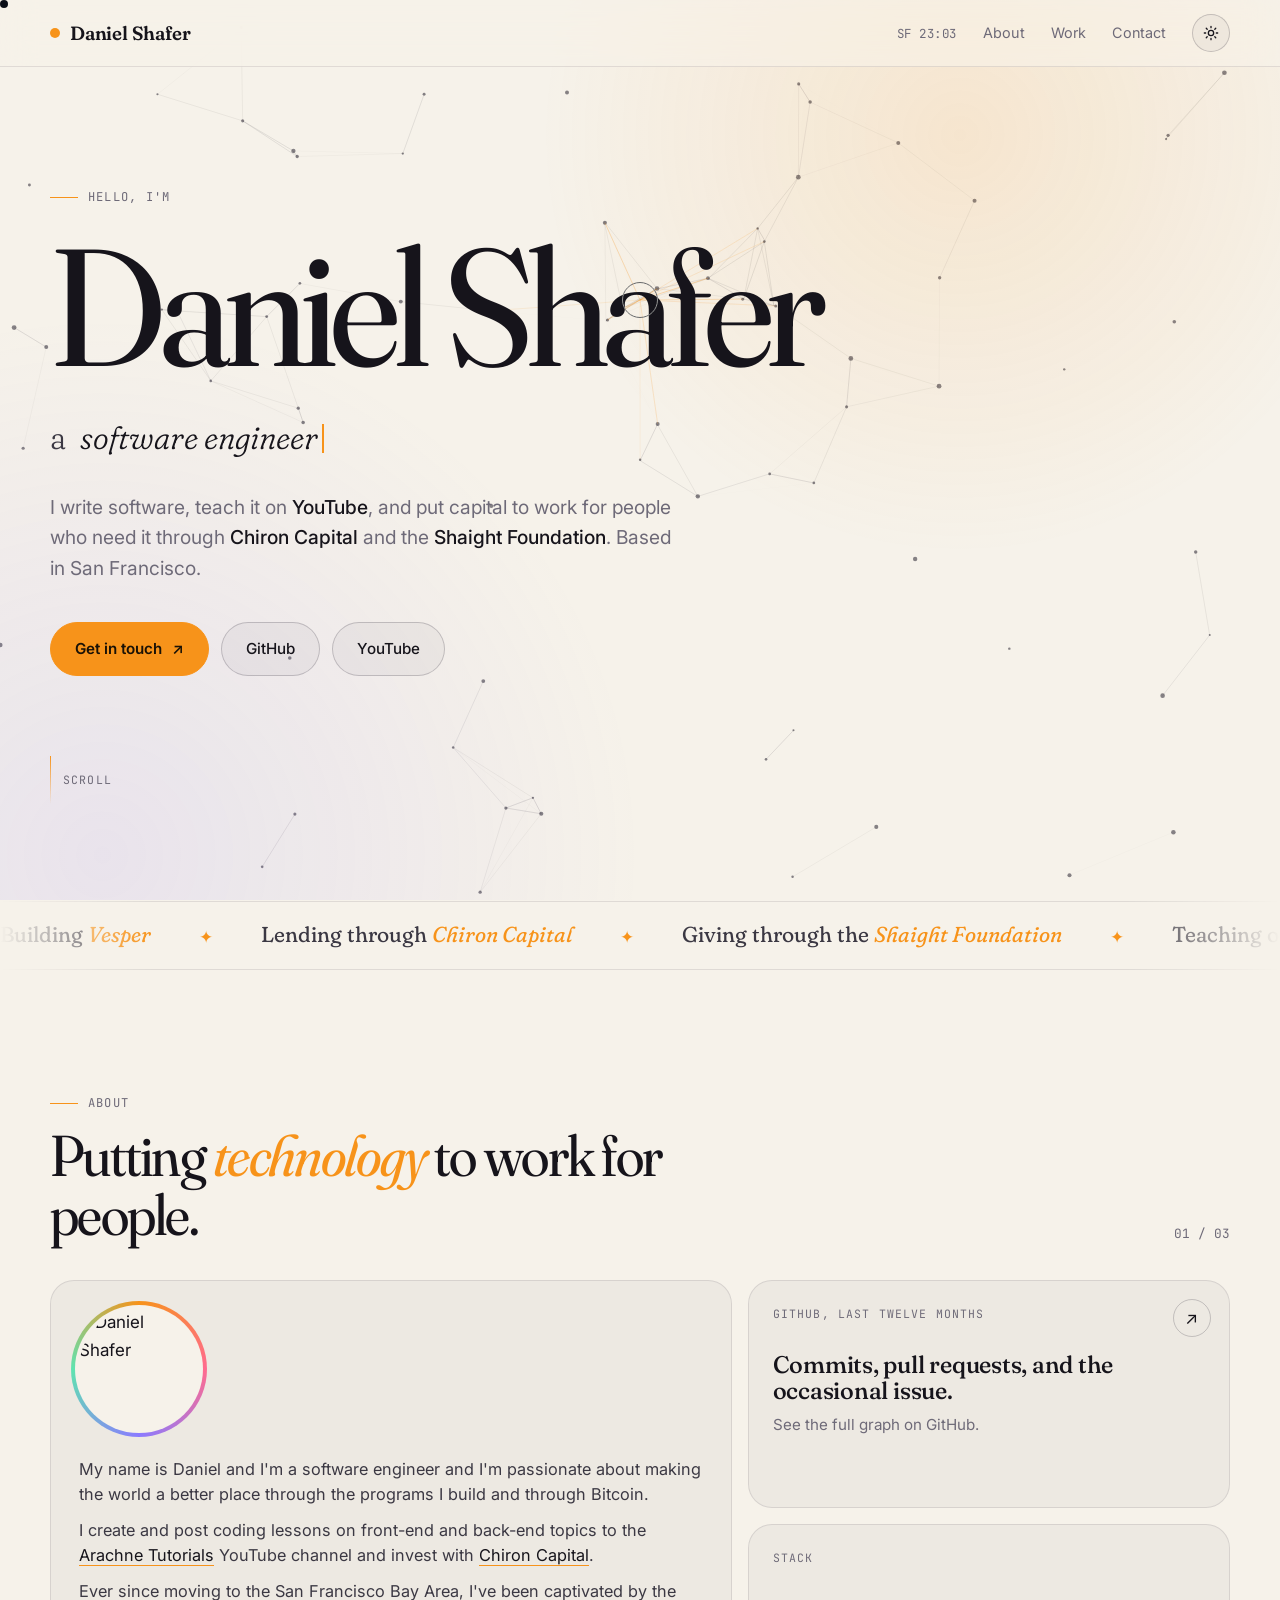
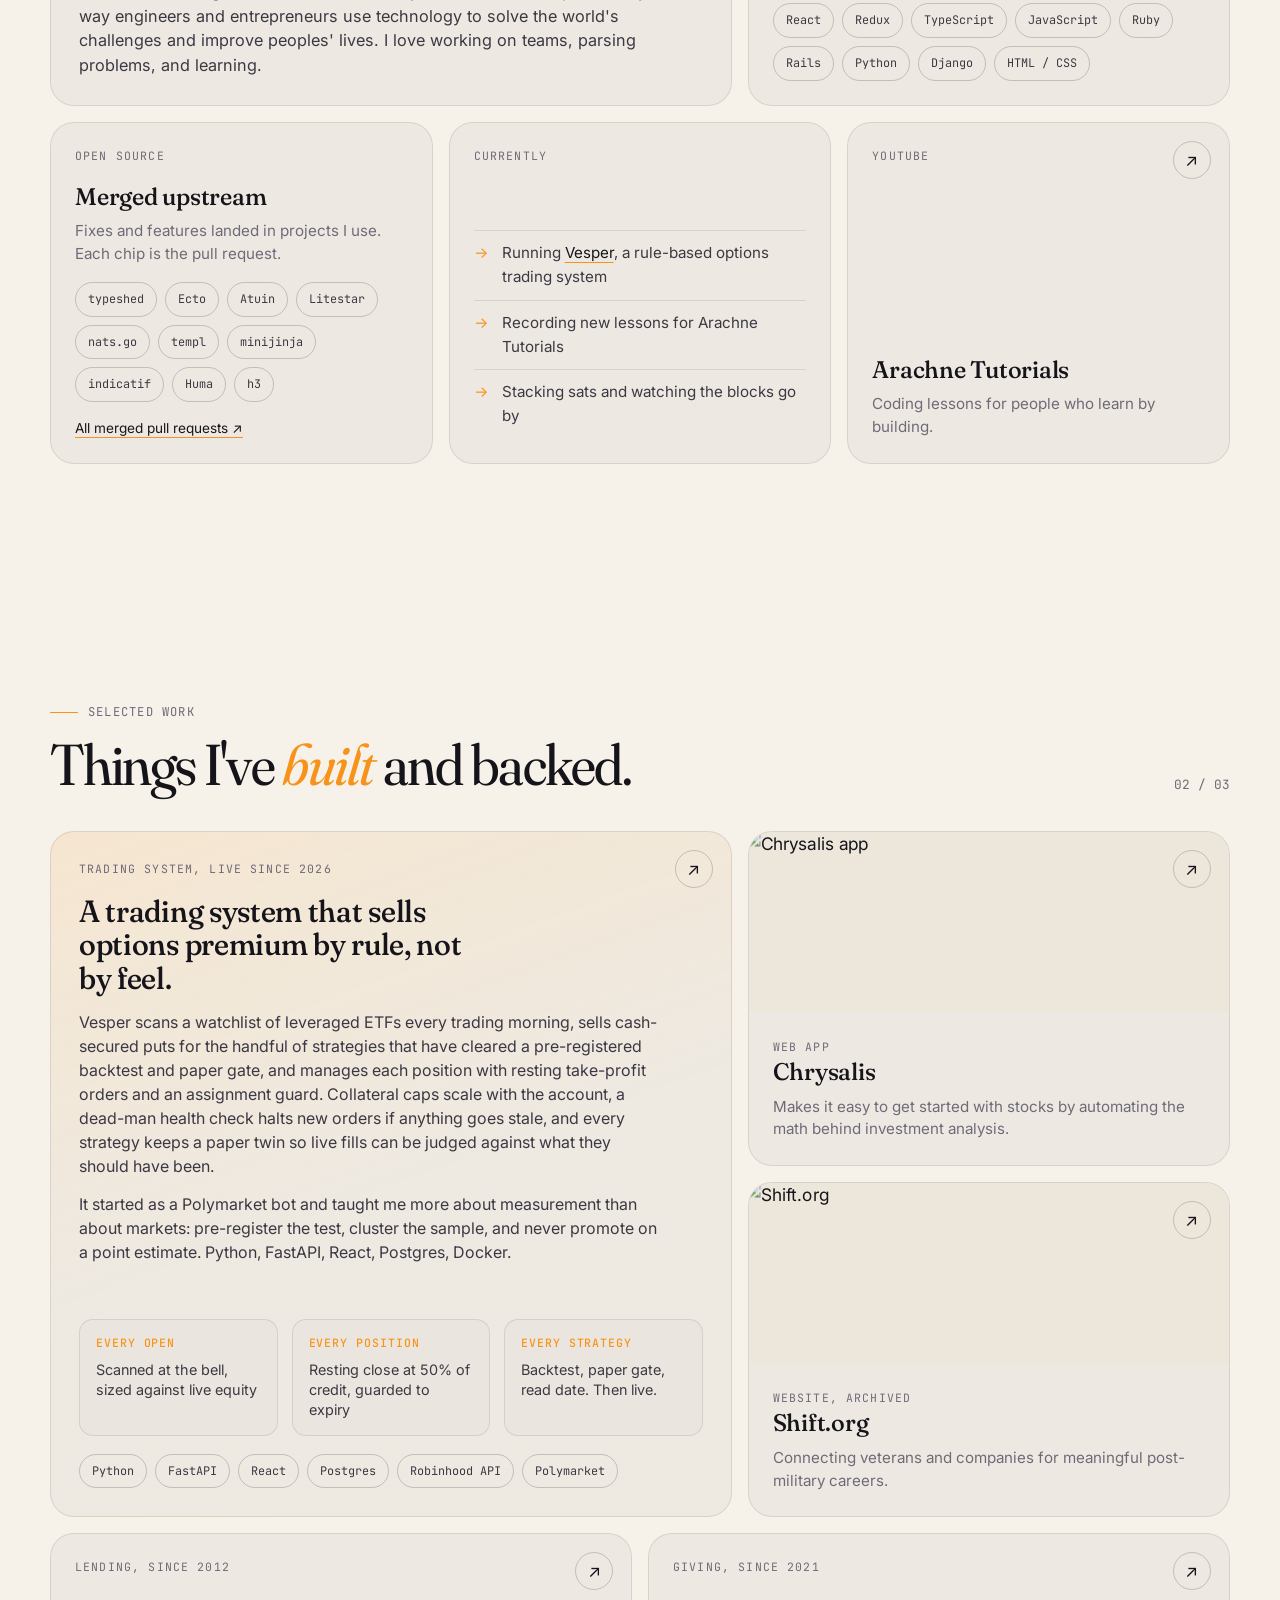
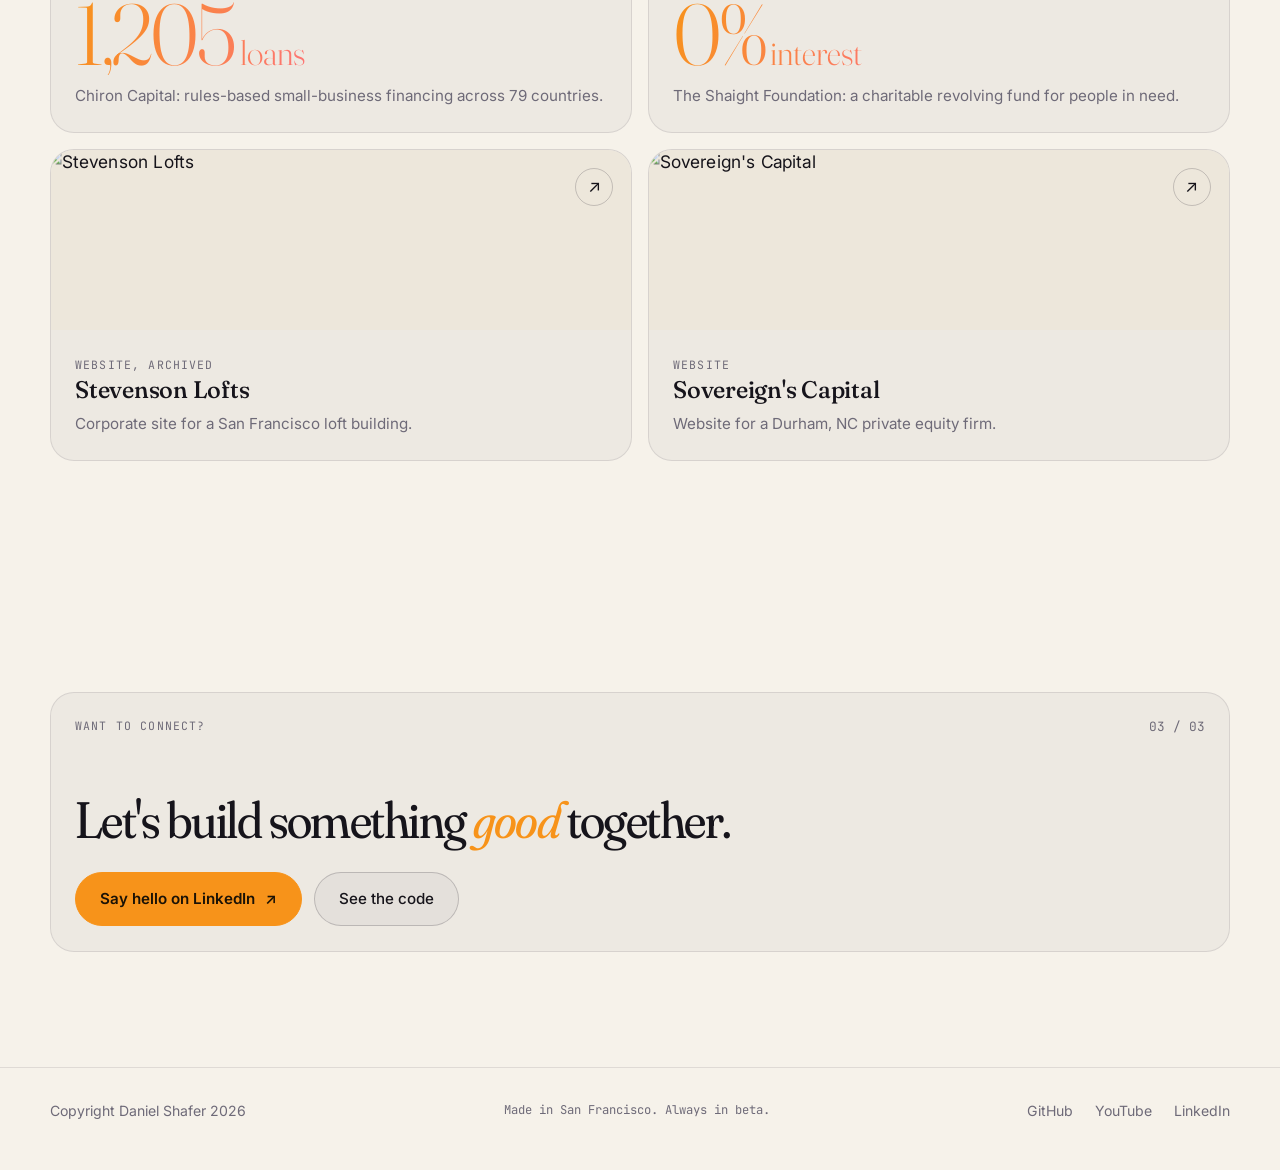
==== commit bf1c1048: "Open source tile: each chip links to its own merged pull request Co-Authored-By: Claude Fable 5.1 <n" ====
--- a/index.html
+++ b/index.html
@@ -25,7 +25,7 @@
     <link rel="preconnect" href="https://fonts.gstatic.com" crossorigin>
     <link rel="stylesheet"
         href="https://fonts.googleapis.com/css2?family=Fraunces:ital,opsz,wght,SOFT,WONK@0,9..144,100..900,0..100,0..1;1,9..144,100..900,0..100,0..1&family=Inter:wght@400;500;600&family=JetBrains+Mono:wght@400;500&display=swap">
-    <link rel="stylesheet" href="css/site.css?v=6">
+    <link rel="stylesheet" href="css/site.css?v=7">
 </head>
 
 <body>
@@ -125,17 +125,24 @@
                             <span class="chip">Python</span><span class="chip">Django</span><span class="chip">HTML / CSS</span>
                         </div>
                     </div>
-                    <a class="tile s-4 reveal" data-d="1" href="https://github.com/pulls?q=is%3Apr+author%3Adannyshafer+is%3Amerged+-user%3Adannyshafer" target="_blank" rel="noopener">
-                        <span class="go">&#8599;</span>
+                    <div class="tile s-4 reveal" data-d="1">
                         <span class="k">Open source</span>
                         <h3>Merged upstream</h3>
-                        <p>Fixes and features landed in projects I use:</p>
+                        <p>Fixes and features landed in projects I use. Each chip is the pull request.</p>
                         <div class="chips">
-                            <span class="chip">typeshed</span><span class="chip">Ecto</span><span class="chip">Atuin</span>
-                            <span class="chip">Litestar</span><span class="chip">nats.go</span><span class="chip">templ</span>
-                            <span class="chip">minijinja</span><span class="chip">indicatif</span><span class="chip">Huma</span><span class="chip">h3</span>
-                        </div>
-                    </a>
+                            <a class="chip" href="https://github.com/python/typeshed/pulls?q=is%3Apr+author%3Adannyshafer+is%3Amerged" target="_blank" rel="noopener" title="Five merged PRs: networkx and subprocess stubs">typeshed</a>
+                            <a class="chip" href="https://github.com/elixir-ecto/ecto/pull/4801" target="_blank" rel="noopener" title="Keep interpolated true filters that a later or_where depends on">Ecto</a>
+                            <a class="chip" href="https://github.com/atuinsh/atuin/pull/4414" target="_blank" rel="noopener" title="pty-proxy: don't re-exec shells running commands from a string or file">Atuin</a>
+                            <a class="chip" href="https://github.com/litestar-org/litestar/pull/5104" target="_blank" rel="noopener" title="tools: annotate _pr_number_from_commit as returning int | None">Litestar</a>
+                            <a class="chip" href="https://github.com/nats-io/nats.go/pull/2177" target="_blank" rel="noopener" title="Add the default port to the host of server URLs with a path">nats.go</a>
+                            <a class="chip" href="https://github.com/a-h/templ/pull/1459" target="_blank" rel="noopener" title="Separate the templ version comment from the package clause">templ</a>
+                            <a class="chip" href="https://github.com/mitsuhiko/minijinja/pull/965" target="_blank" rel="noopener" title="docs: fix inverted sort filter examples">minijinja</a>
+                            <a class="chip" href="https://github.com/console-rs/indicatif/pull/846" target="_blank" rel="noopener" title="Add ProgressBar::inc_no_draw()">indicatif</a>
+                            <a class="chip" href="https://github.com/danielgtaylor/huma/pull/1128" target="_blank" rel="noopener" title="negotiation: don't panic on an empty q param">Huma</a>
+                            <a class="chip" href="https://github.com/h3js/h3/pulls?q=is%3Apr+author%3Adannyshafer+is%3Amerged" target="_blank" rel="noopener" title="Two merged PRs: session typing and the legacy seal fallback">h3</a>
+                        </div>
+                        <p class="more"><a href="https://github.com/pulls?q=is%3Apr+author%3Adannyshafer+is%3Amerged+-user%3Adannyshafer" target="_blank" rel="noopener">All merged pull requests &#8599;</a></p>
+                    </div>
                     <div class="tile s-4 reveal" data-d="2">
                         <span class="k">Currently</span>
                         <ul class="now">
@@ -272,7 +279,7 @@
         </div>
     </footer>
 
-    <script src="js/site.js?v=6"></script>
+    <script src="js/site.js?v=7"></script>
 </body>
 
 </html>
--- a/css/site.css
+++ b/css/site.css
@@ -675,3 +675,6 @@
 .tile.contact h3 em { color: var(--amber); }
 .page-title { font-size: clamp(3rem, 9vw, 7rem); max-width: none; }
 .bento.stats { margin-bottom: 48px; }
+.chip[href] { text-decoration: none; }
+.tile .more { margin-top: 16px; font-size: 0.85rem; }
+.tile .more a { color: var(--ink); text-decoration-color: var(--amber); text-underline-offset: 4px; }
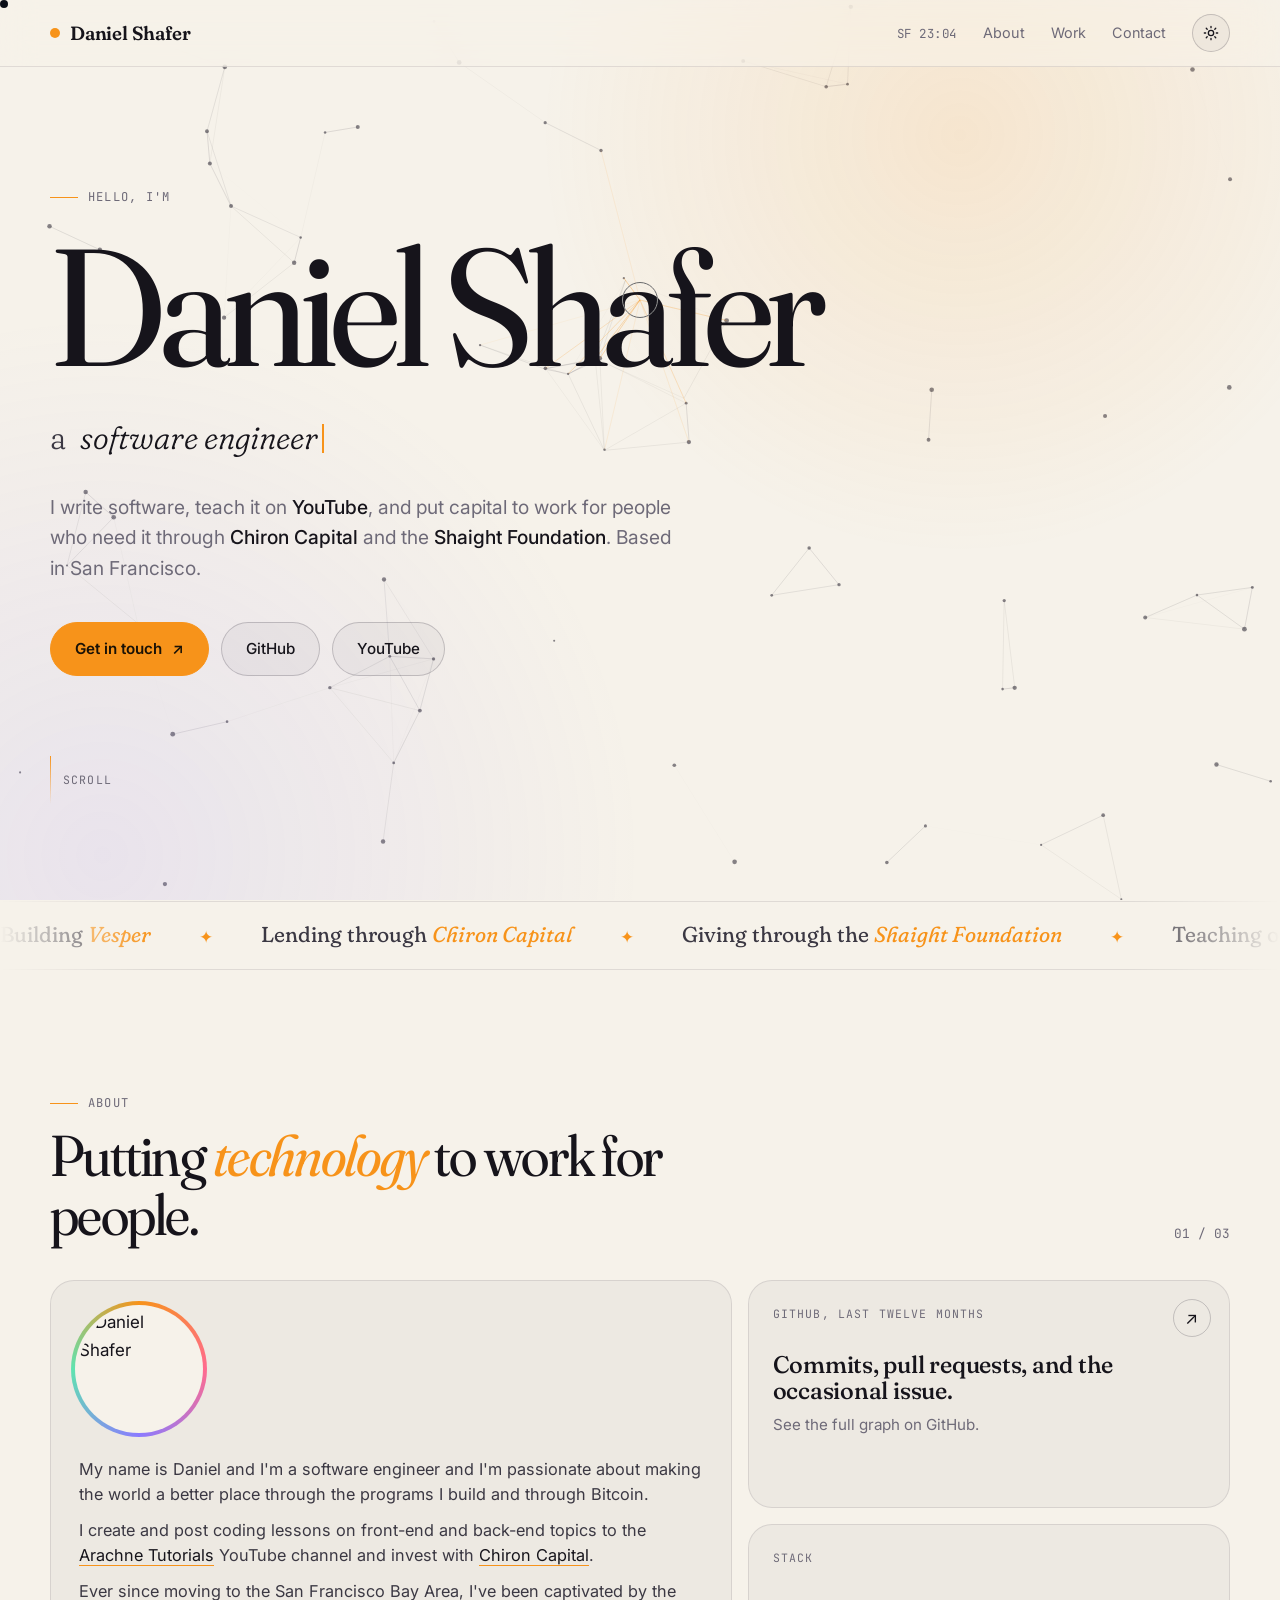
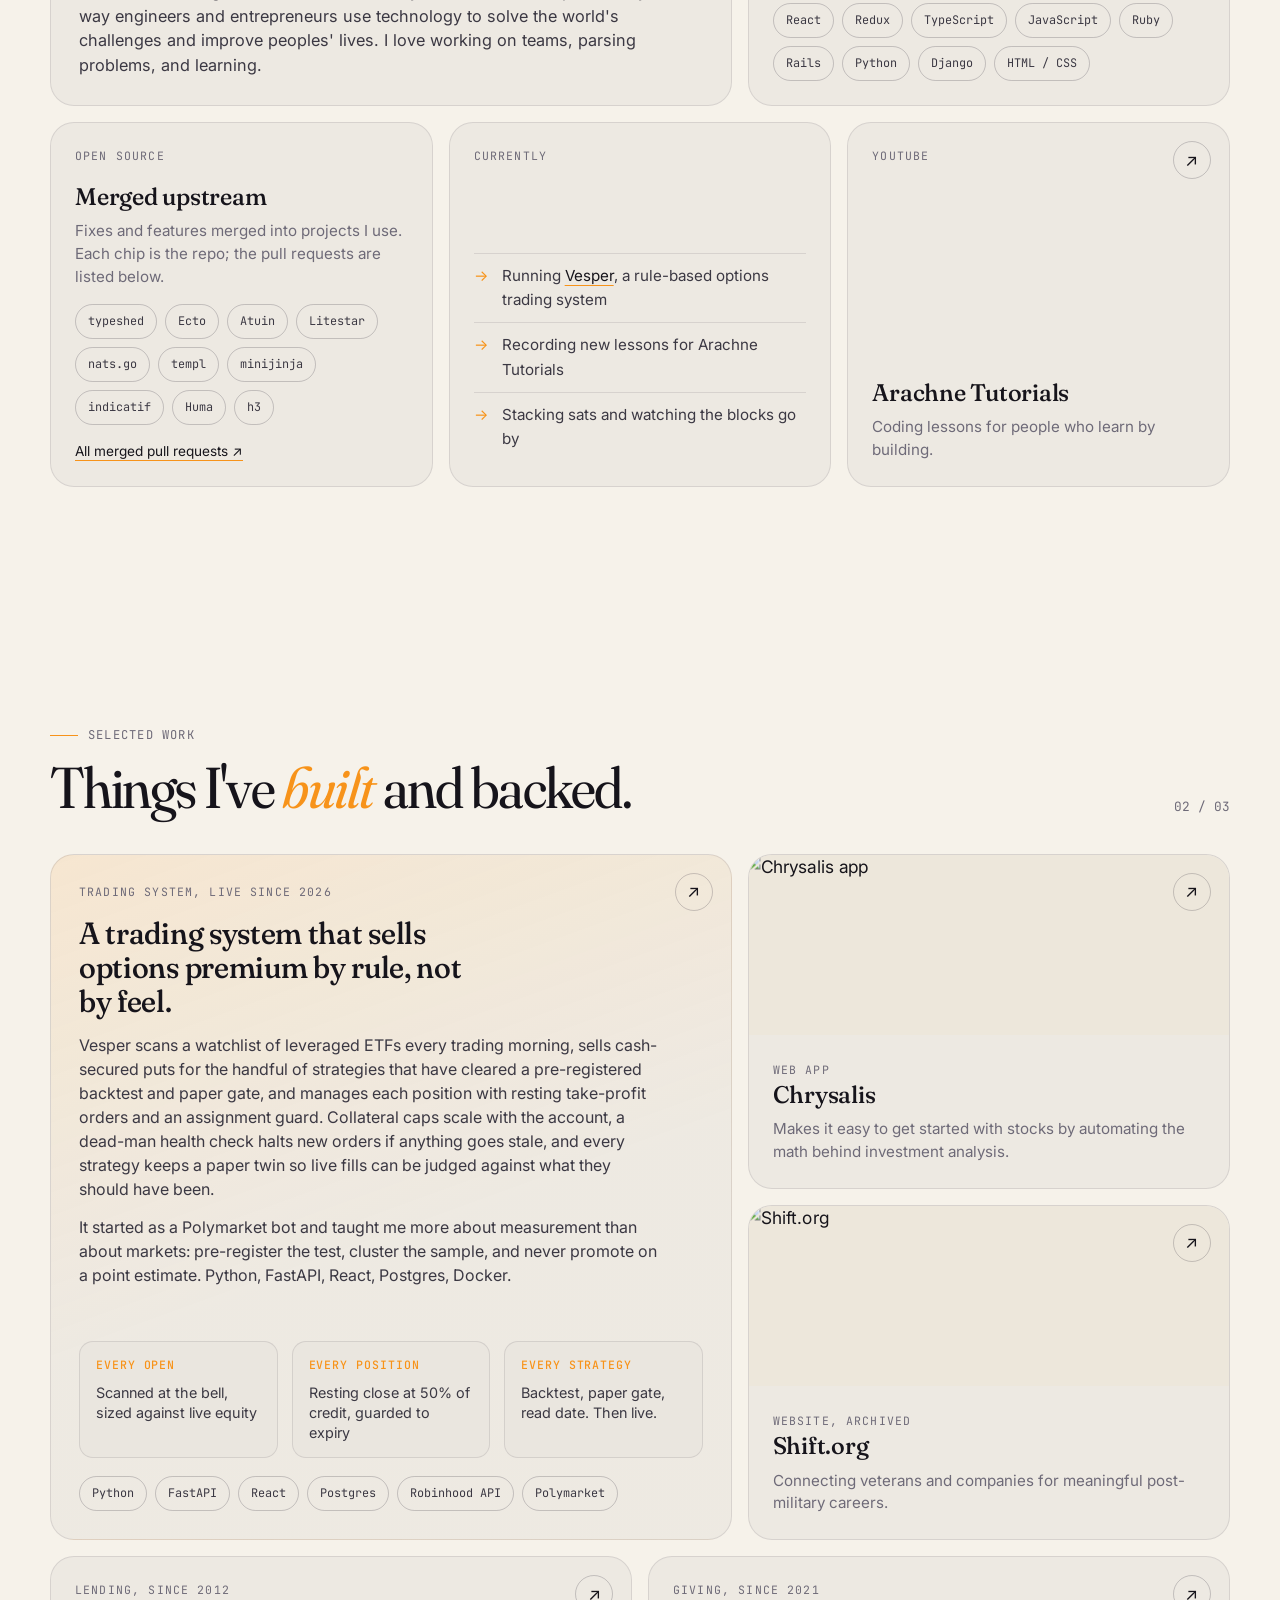
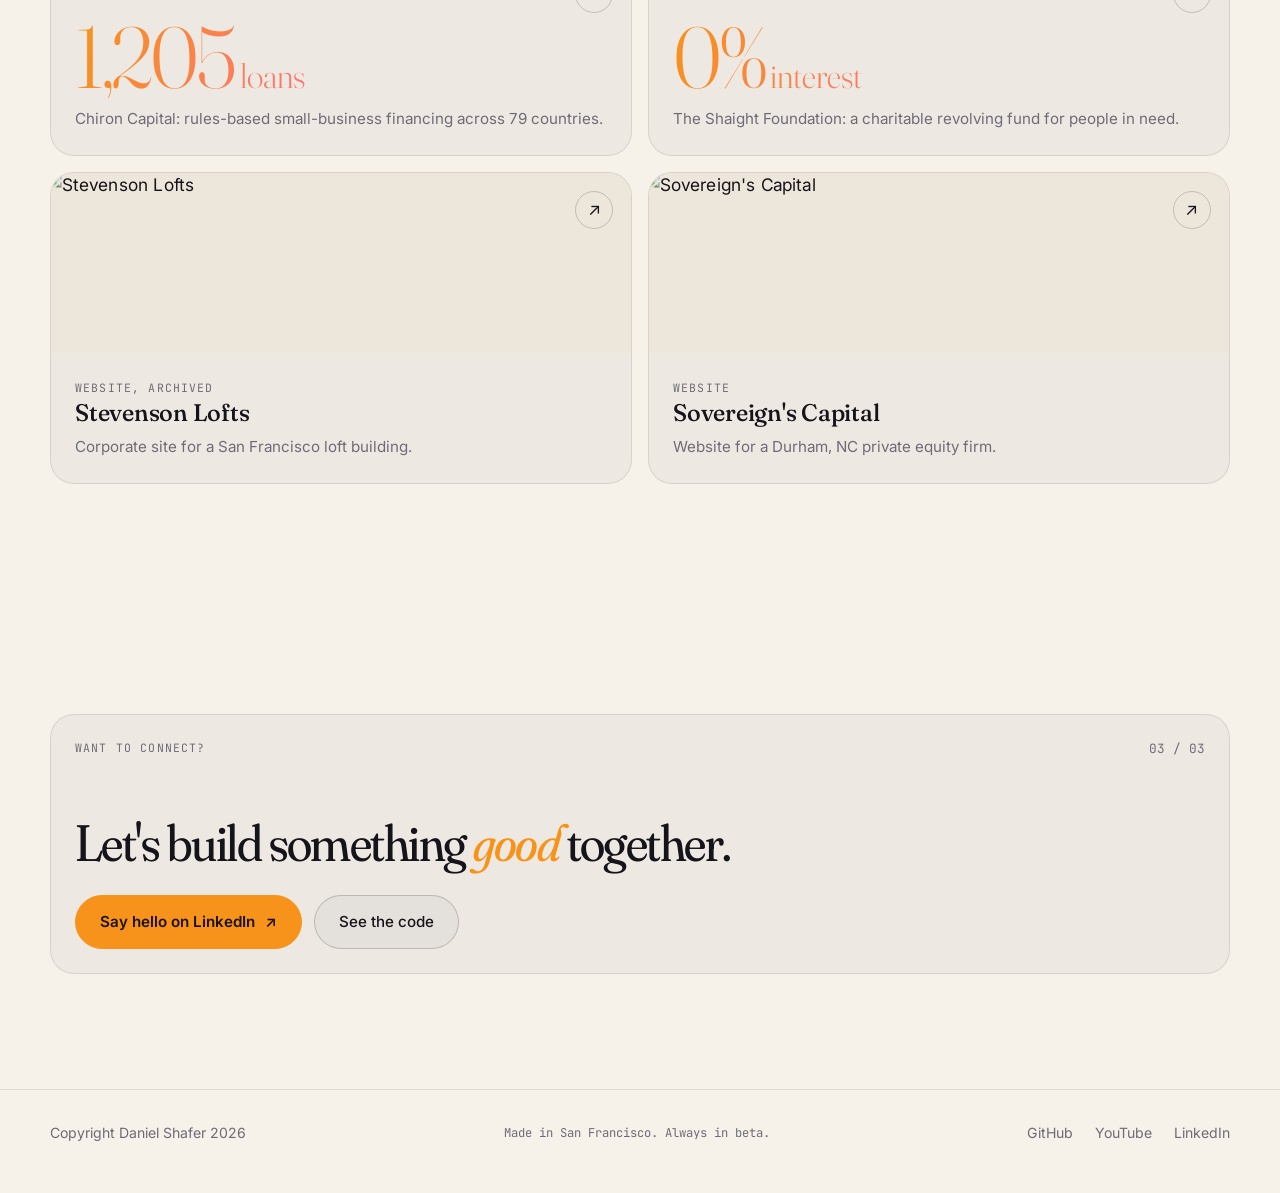
==== commit 032ad83a: "Open source chips link to the repos; each PR verified merged and authored by dannyshafer Co-Authored" ====
--- a/index.html
+++ b/index.html
@@ -128,18 +128,18 @@
                     <div class="tile s-4 reveal" data-d="1">
                         <span class="k">Open source</span>
                         <h3>Merged upstream</h3>
-                        <p>Fixes and features landed in projects I use. Each chip is the pull request.</p>
+                        <p>Fixes and features merged into projects I use. Each chip is the repo; the pull requests are listed below.</p>
                         <div class="chips">
-                            <a class="chip" href="https://github.com/python/typeshed/pulls?q=is%3Apr+author%3Adannyshafer+is%3Amerged" target="_blank" rel="noopener" title="Five merged PRs: networkx and subprocess stubs">typeshed</a>
-                            <a class="chip" href="https://github.com/elixir-ecto/ecto/pull/4801" target="_blank" rel="noopener" title="Keep interpolated true filters that a later or_where depends on">Ecto</a>
-                            <a class="chip" href="https://github.com/atuinsh/atuin/pull/4414" target="_blank" rel="noopener" title="pty-proxy: don't re-exec shells running commands from a string or file">Atuin</a>
-                            <a class="chip" href="https://github.com/litestar-org/litestar/pull/5104" target="_blank" rel="noopener" title="tools: annotate _pr_number_from_commit as returning int | None">Litestar</a>
-                            <a class="chip" href="https://github.com/nats-io/nats.go/pull/2177" target="_blank" rel="noopener" title="Add the default port to the host of server URLs with a path">nats.go</a>
-                            <a class="chip" href="https://github.com/a-h/templ/pull/1459" target="_blank" rel="noopener" title="Separate the templ version comment from the package clause">templ</a>
-                            <a class="chip" href="https://github.com/mitsuhiko/minijinja/pull/965" target="_blank" rel="noopener" title="docs: fix inverted sort filter examples">minijinja</a>
-                            <a class="chip" href="https://github.com/console-rs/indicatif/pull/846" target="_blank" rel="noopener" title="Add ProgressBar::inc_no_draw()">indicatif</a>
-                            <a class="chip" href="https://github.com/danielgtaylor/huma/pull/1128" target="_blank" rel="noopener" title="negotiation: don't panic on an empty q param">Huma</a>
-                            <a class="chip" href="https://github.com/h3js/h3/pulls?q=is%3Apr+author%3Adannyshafer+is%3Amerged" target="_blank" rel="noopener" title="Two merged PRs: session typing and the legacy seal fallback">h3</a>
+                            <a class="chip" href="https://github.com/python/typeshed" target="_blank" rel="noopener" title="python/typeshed: 5 merged PRs (#16540, #16555, #16556, #16602, #16603)">typeshed</a>
+                            <a class="chip" href="https://github.com/elixir-ecto/ecto" target="_blank" rel="noopener" title="elixir-ecto/ecto: PR #4801 merged">Ecto</a>
+                            <a class="chip" href="https://github.com/atuinsh/atuin" target="_blank" rel="noopener" title="atuinsh/atuin: PR #4414 merged">Atuin</a>
+                            <a class="chip" href="https://github.com/litestar-org/litestar" target="_blank" rel="noopener" title="litestar-org/litestar: PR #5104 merged">Litestar</a>
+                            <a class="chip" href="https://github.com/nats-io/nats.go" target="_blank" rel="noopener" title="nats-io/nats.go: PR #2177 merged">nats.go</a>
+                            <a class="chip" href="https://github.com/a-h/templ" target="_blank" rel="noopener" title="a-h/templ: PR #1459 merged">templ</a>
+                            <a class="chip" href="https://github.com/mitsuhiko/minijinja" target="_blank" rel="noopener" title="mitsuhiko/minijinja: PR #965 merged">minijinja</a>
+                            <a class="chip" href="https://github.com/console-rs/indicatif" target="_blank" rel="noopener" title="console-rs/indicatif: PR #846 merged">indicatif</a>
+                            <a class="chip" href="https://github.com/danielgtaylor/huma" target="_blank" rel="noopener" title="danielgtaylor/huma: PR #1128 merged">Huma</a>
+                            <a class="chip" href="https://github.com/h3js/h3" target="_blank" rel="noopener" title="h3js/h3: 2 merged PRs (#1572, #1573)">h3</a>
                         </div>
                         <p class="more"><a href="https://github.com/pulls?q=is%3Apr+author%3Adannyshafer+is%3Amerged+-user%3Adannyshafer" target="_blank" rel="noopener">All merged pull requests &#8599;</a></p>
                     </div>
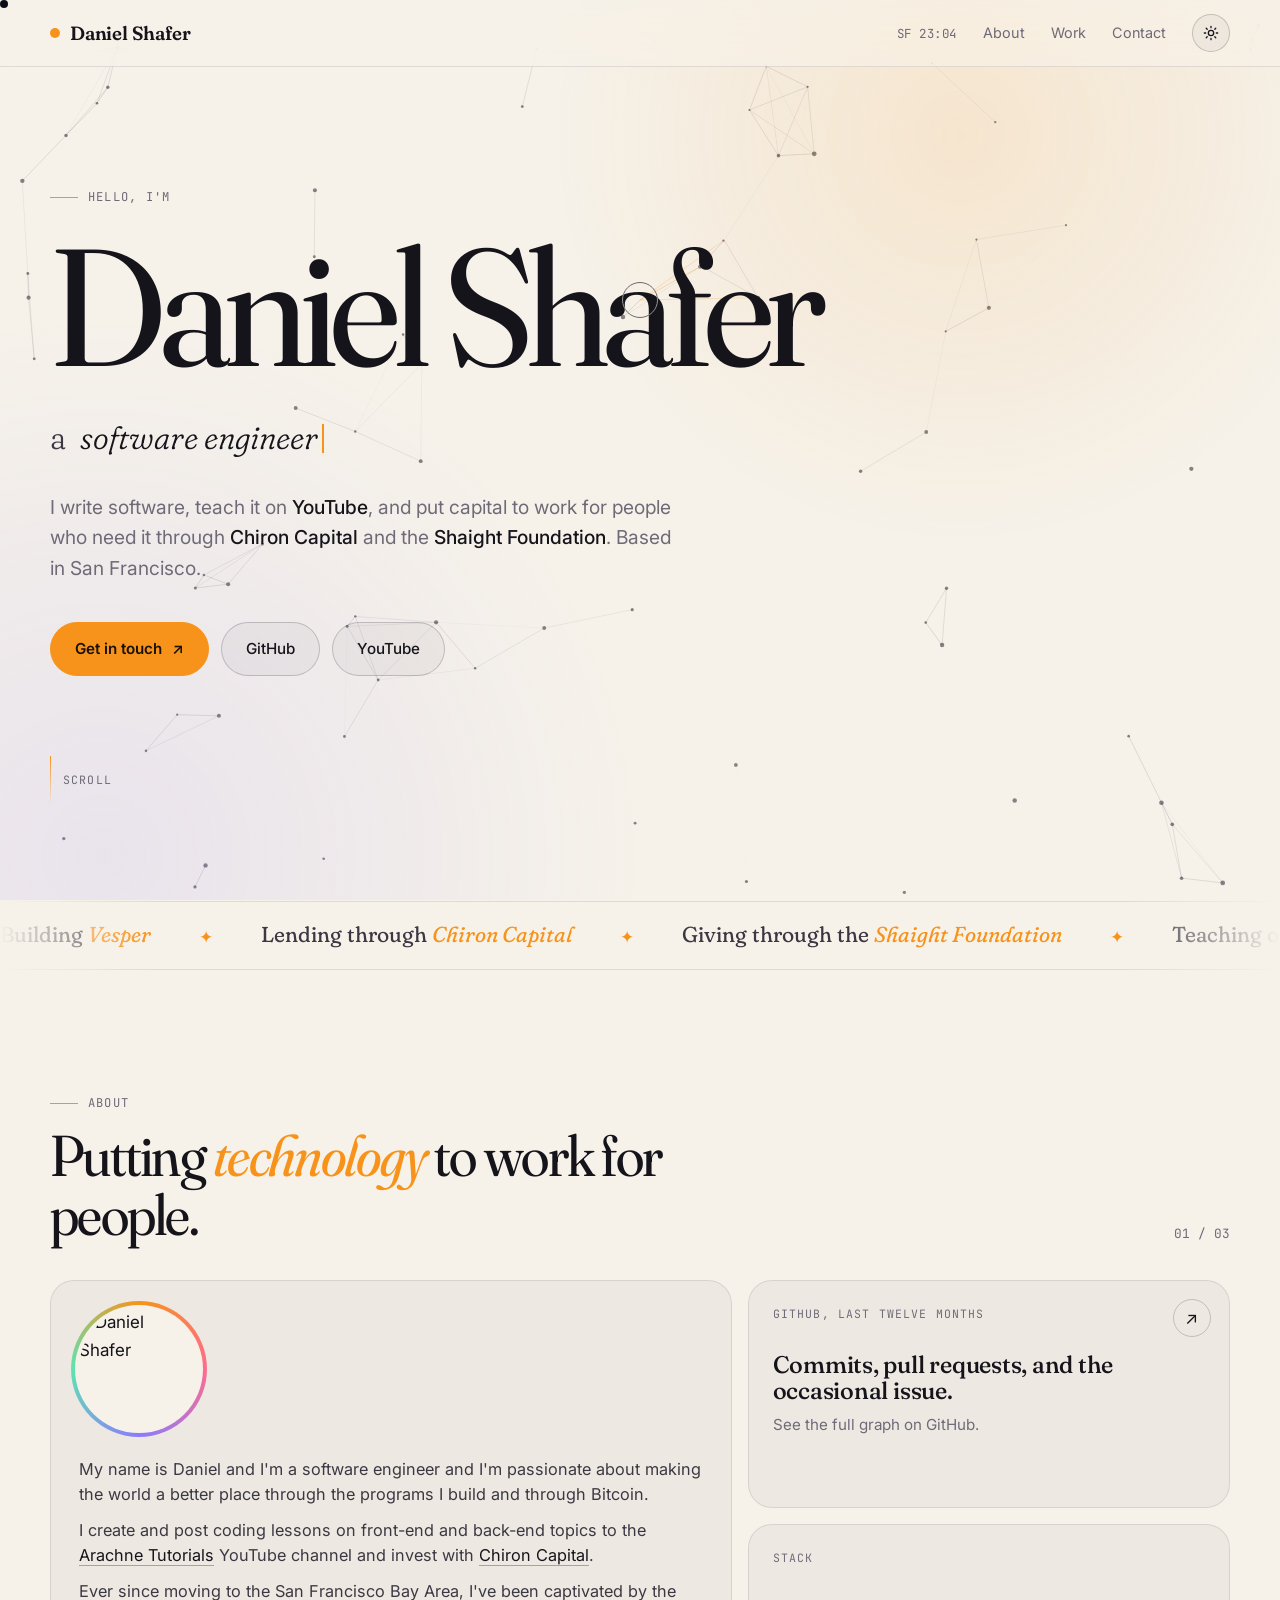
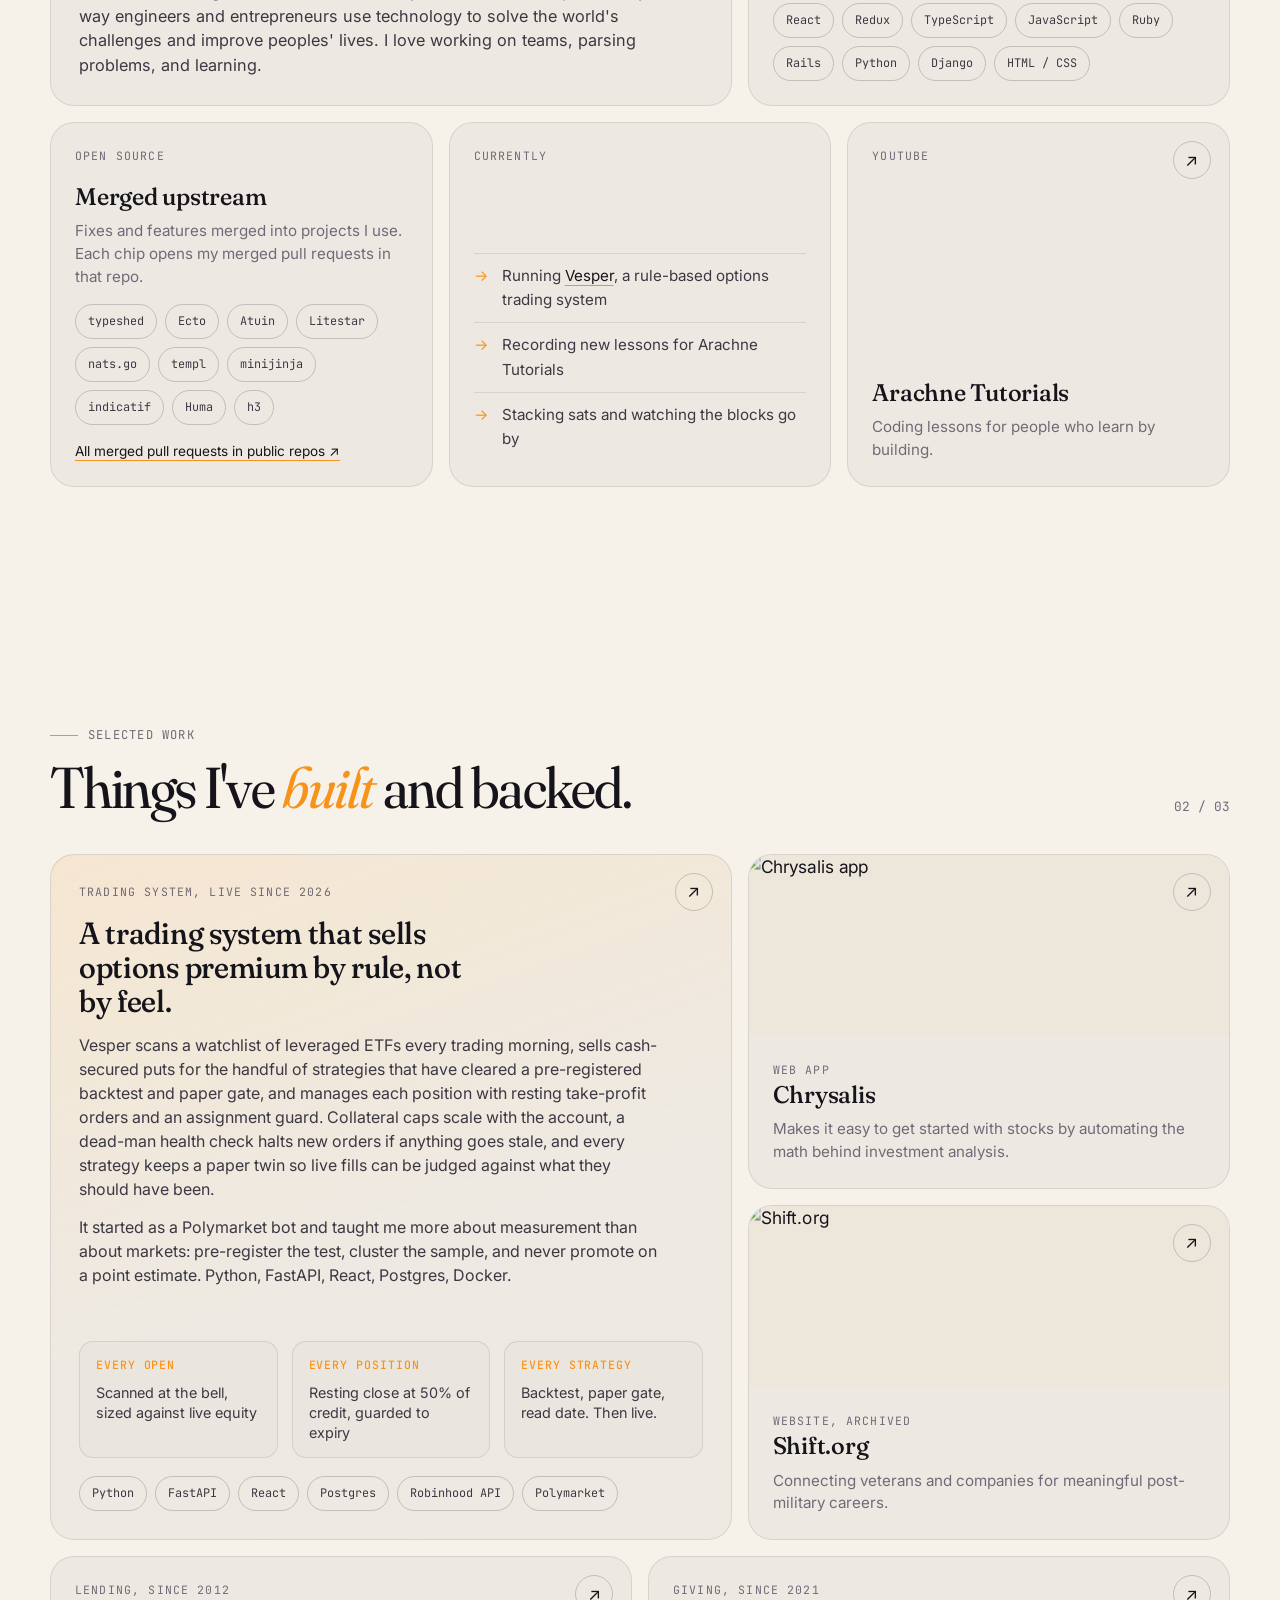
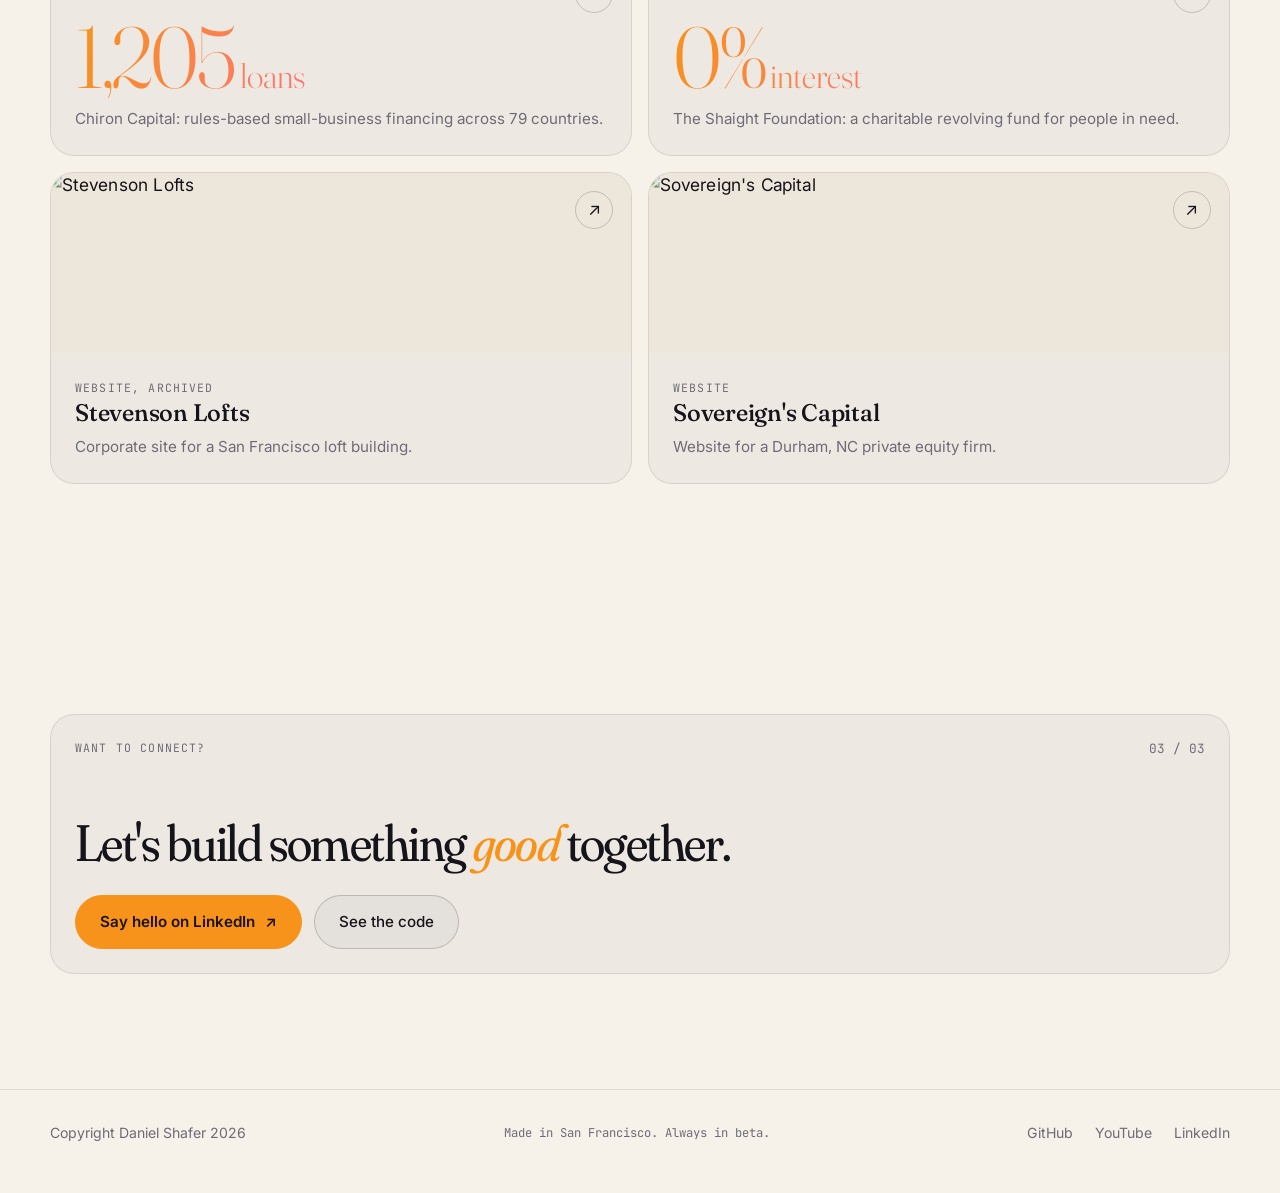
==== commit 1b28d556: "Open source chips open the merged-PR list per repo; qualify the footer link Co-Authored-By: Claude F" ====
--- a/index.html
+++ b/index.html
@@ -128,20 +128,20 @@
                     <div class="tile s-4 reveal" data-d="1">
                         <span class="k">Open source</span>
                         <h3>Merged upstream</h3>
-                        <p>Fixes and features merged into projects I use. Each chip is the repo; the pull requests are listed below.</p>
+                        <p>Fixes and features merged into projects I use. Each chip opens my merged pull requests in that repo.</p>
                         <div class="chips">
-                            <a class="chip" href="https://github.com/python/typeshed" target="_blank" rel="noopener" title="python/typeshed: 5 merged PRs (#16540, #16555, #16556, #16602, #16603)">typeshed</a>
-                            <a class="chip" href="https://github.com/elixir-ecto/ecto" target="_blank" rel="noopener" title="elixir-ecto/ecto: PR #4801 merged">Ecto</a>
-                            <a class="chip" href="https://github.com/atuinsh/atuin" target="_blank" rel="noopener" title="atuinsh/atuin: PR #4414 merged">Atuin</a>
-                            <a class="chip" href="https://github.com/litestar-org/litestar" target="_blank" rel="noopener" title="litestar-org/litestar: PR #5104 merged">Litestar</a>
-                            <a class="chip" href="https://github.com/nats-io/nats.go" target="_blank" rel="noopener" title="nats-io/nats.go: PR #2177 merged">nats.go</a>
-                            <a class="chip" href="https://github.com/a-h/templ" target="_blank" rel="noopener" title="a-h/templ: PR #1459 merged">templ</a>
-                            <a class="chip" href="https://github.com/mitsuhiko/minijinja" target="_blank" rel="noopener" title="mitsuhiko/minijinja: PR #965 merged">minijinja</a>
-                            <a class="chip" href="https://github.com/console-rs/indicatif" target="_blank" rel="noopener" title="console-rs/indicatif: PR #846 merged">indicatif</a>
-                            <a class="chip" href="https://github.com/danielgtaylor/huma" target="_blank" rel="noopener" title="danielgtaylor/huma: PR #1128 merged">Huma</a>
-                            <a class="chip" href="https://github.com/h3js/h3" target="_blank" rel="noopener" title="h3js/h3: 2 merged PRs (#1572, #1573)">h3</a>
-                        </div>
-                        <p class="more"><a href="https://github.com/pulls?q=is%3Apr+author%3Adannyshafer+is%3Amerged+-user%3Adannyshafer" target="_blank" rel="noopener">All merged pull requests &#8599;</a></p>
+                            <a class="chip" href="https://github.com/python/typeshed/pulls?q=is%3Apr+author%3Adannyshafer+is%3Amerged" target="_blank" rel="noopener" title="python/typeshed: 5 merged PRs (#16540, #16555, #16556, #16602, #16603)">typeshed</a>
+                            <a class="chip" href="https://github.com/elixir-ecto/ecto/pulls?q=is%3Apr+author%3Adannyshafer+is%3Amerged" target="_blank" rel="noopener" title="elixir-ecto/ecto: PR #4801 merged">Ecto</a>
+                            <a class="chip" href="https://github.com/atuinsh/atuin/pulls?q=is%3Apr+author%3Adannyshafer+is%3Amerged" target="_blank" rel="noopener" title="atuinsh/atuin: PR #4414 merged">Atuin</a>
+                            <a class="chip" href="https://github.com/litestar-org/litestar/pulls?q=is%3Apr+author%3Adannyshafer+is%3Amerged" target="_blank" rel="noopener" title="litestar-org/litestar: PR #5104 merged">Litestar</a>
+                            <a class="chip" href="https://github.com/nats-io/nats.go/pulls?q=is%3Apr+author%3Adannyshafer+is%3Amerged" target="_blank" rel="noopener" title="nats-io/nats.go: PR #2177 merged">nats.go</a>
+                            <a class="chip" href="https://github.com/a-h/templ/pulls?q=is%3Apr+author%3Adannyshafer+is%3Amerged" target="_blank" rel="noopener" title="a-h/templ: PR #1459 merged">templ</a>
+                            <a class="chip" href="https://github.com/mitsuhiko/minijinja/pulls?q=is%3Apr+author%3Adannyshafer+is%3Amerged" target="_blank" rel="noopener" title="mitsuhiko/minijinja: PR #965 merged">minijinja</a>
+                            <a class="chip" href="https://github.com/console-rs/indicatif/pulls?q=is%3Apr+author%3Adannyshafer+is%3Amerged" target="_blank" rel="noopener" title="console-rs/indicatif: PR #846 merged">indicatif</a>
+                            <a class="chip" href="https://github.com/danielgtaylor/huma/pulls?q=is%3Apr+author%3Adannyshafer+is%3Amerged" target="_blank" rel="noopener" title="danielgtaylor/huma: PR #1128 merged">Huma</a>
+                            <a class="chip" href="https://github.com/h3js/h3/pulls?q=is%3Apr+author%3Adannyshafer+is%3Amerged" target="_blank" rel="noopener" title="h3js/h3: 2 merged PRs (#1572, #1573)">h3</a>
+                        </div>
+                        <p class="more"><a href="https://github.com/pulls?q=is%3Apr+author%3Adannyshafer+is%3Amerged+-user%3Adannyshafer" target="_blank" rel="noopener">All merged pull requests in public repos &#8599;</a></p>
                     </div>
                     <div class="tile s-4 reveal" data-d="2">
                         <span class="k">Currently</span>
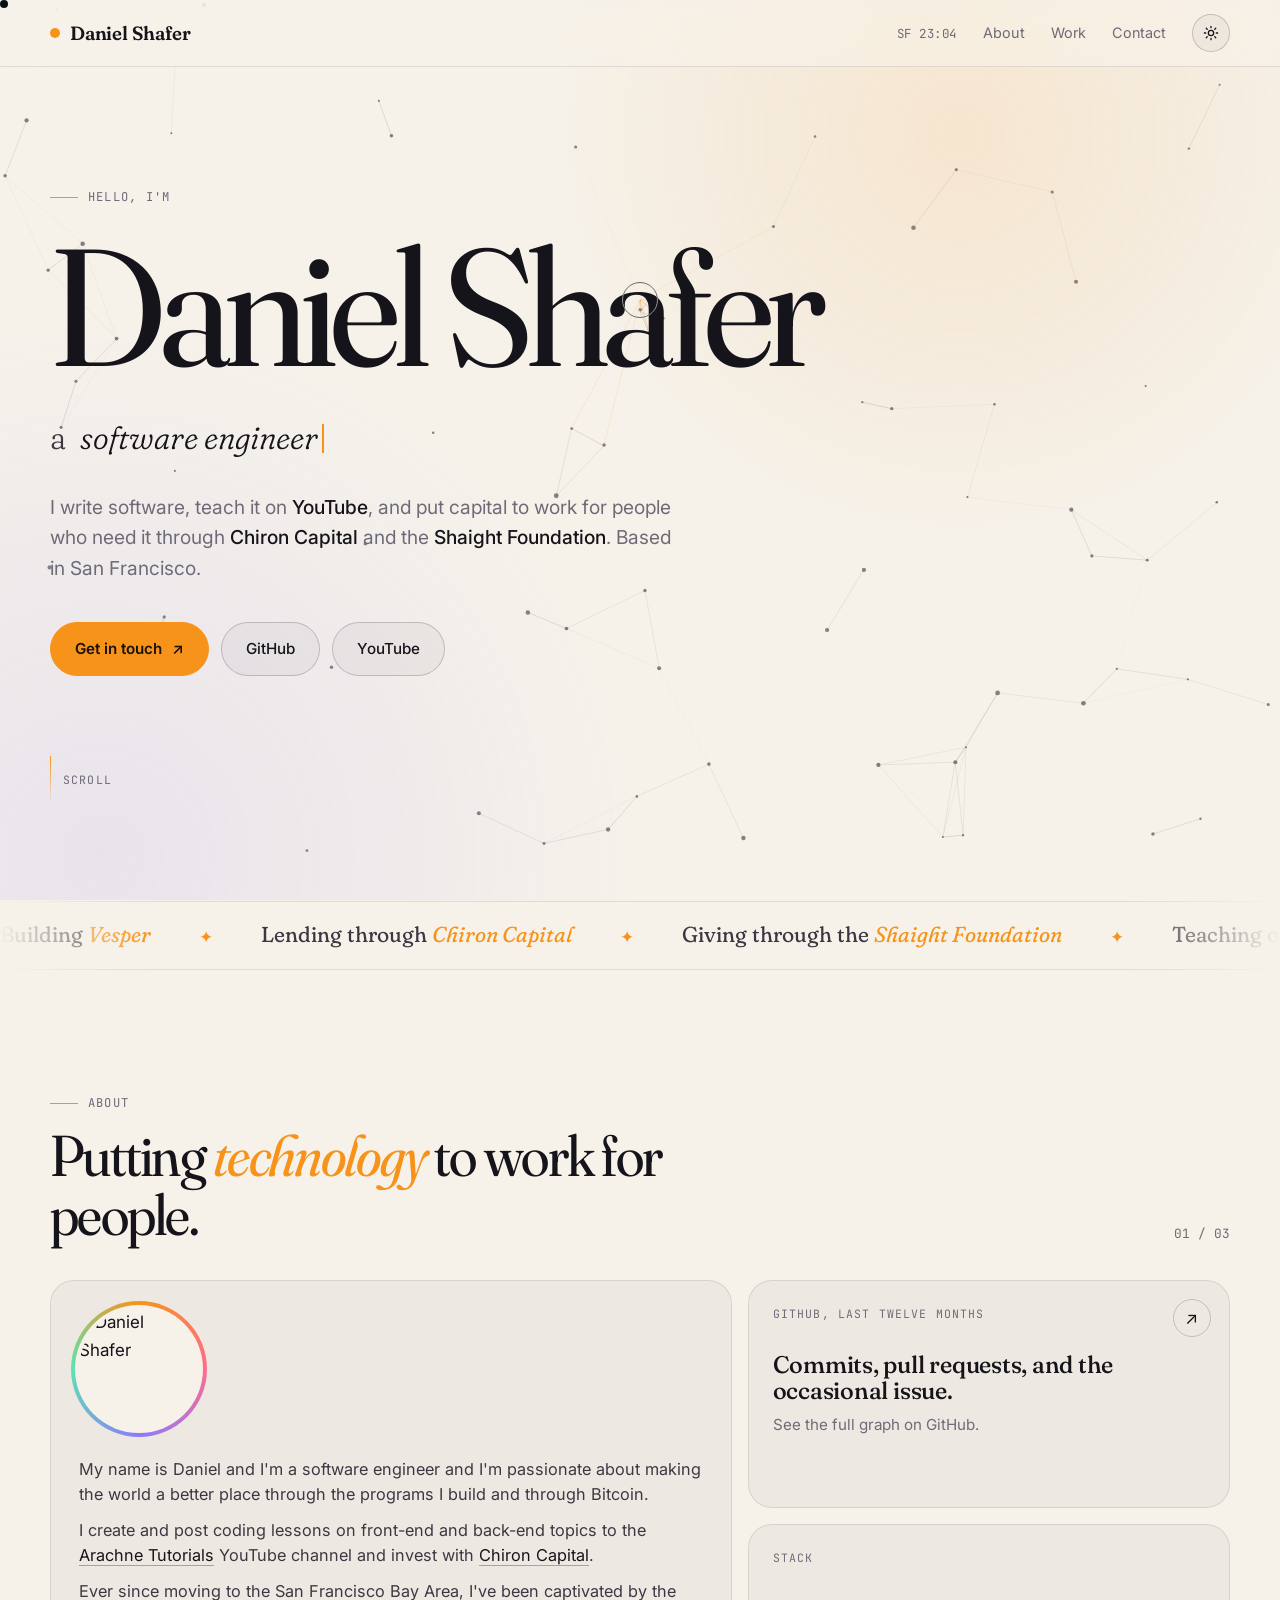
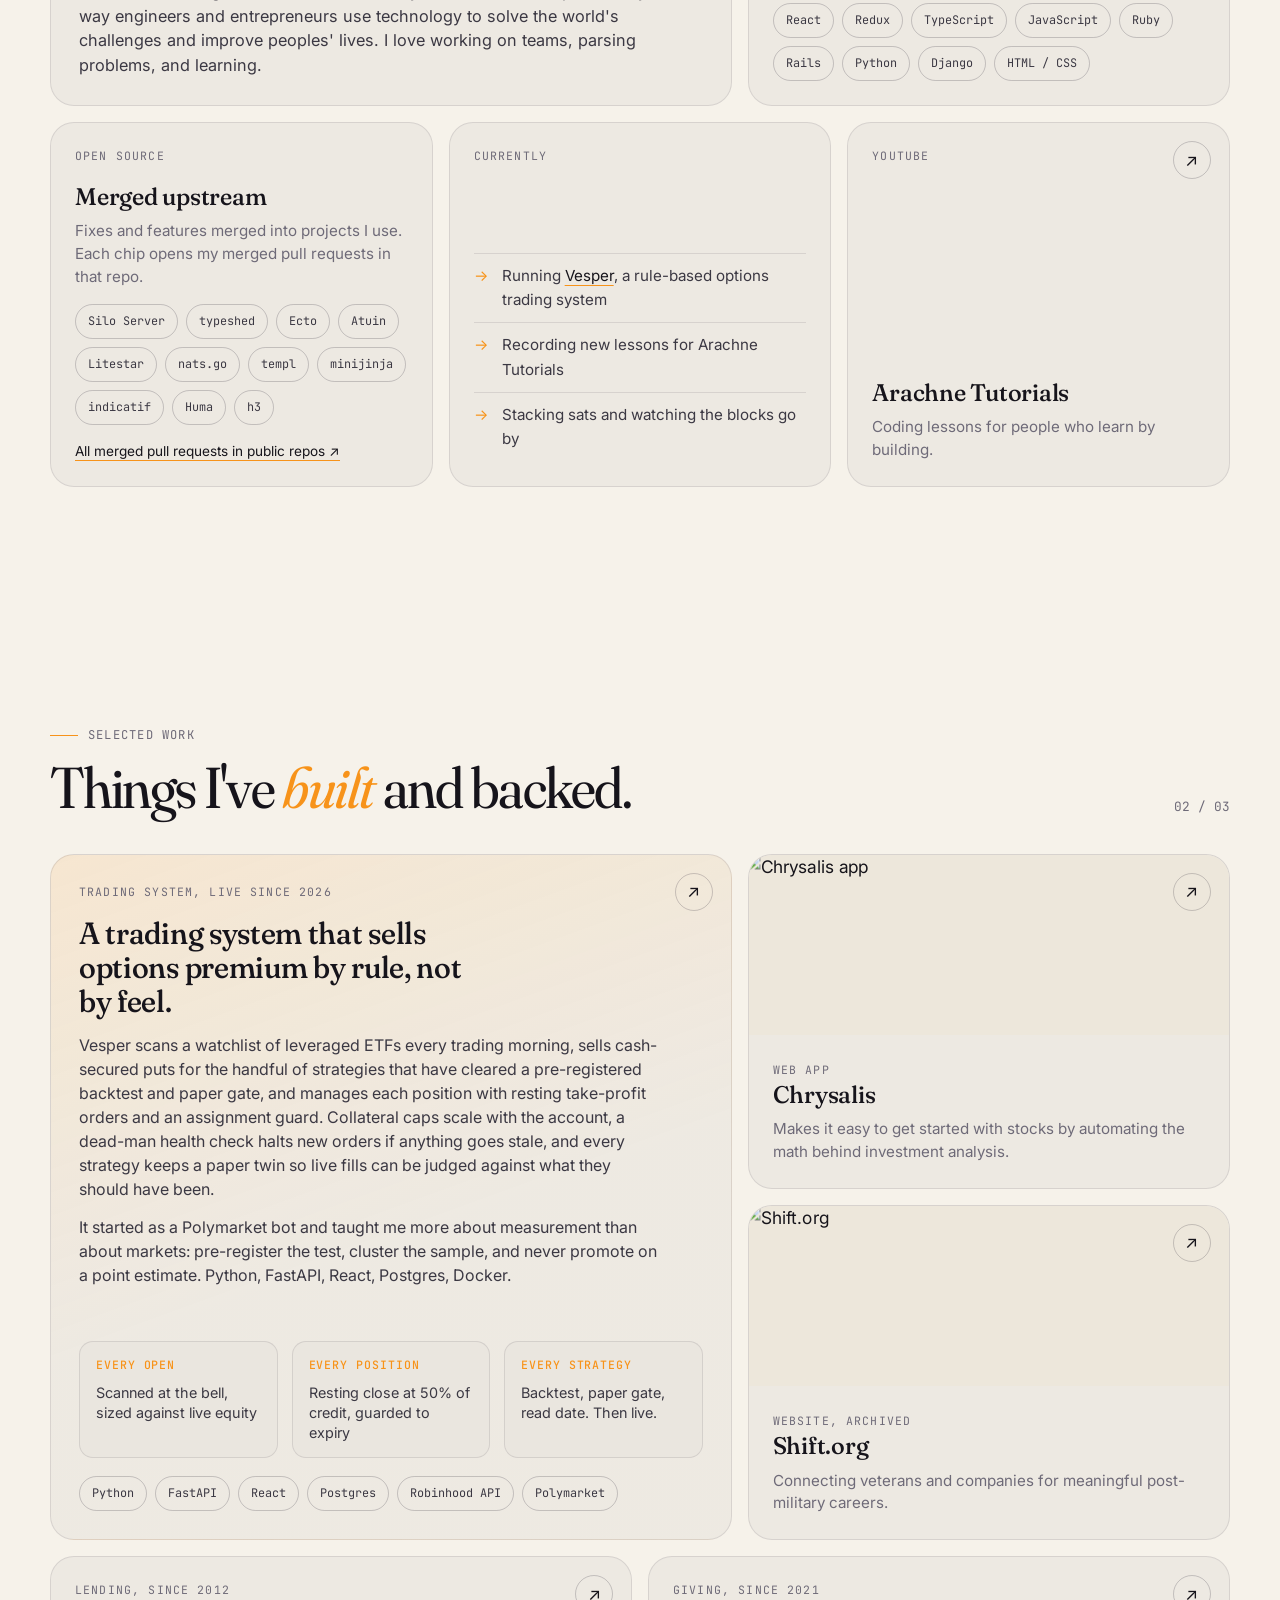
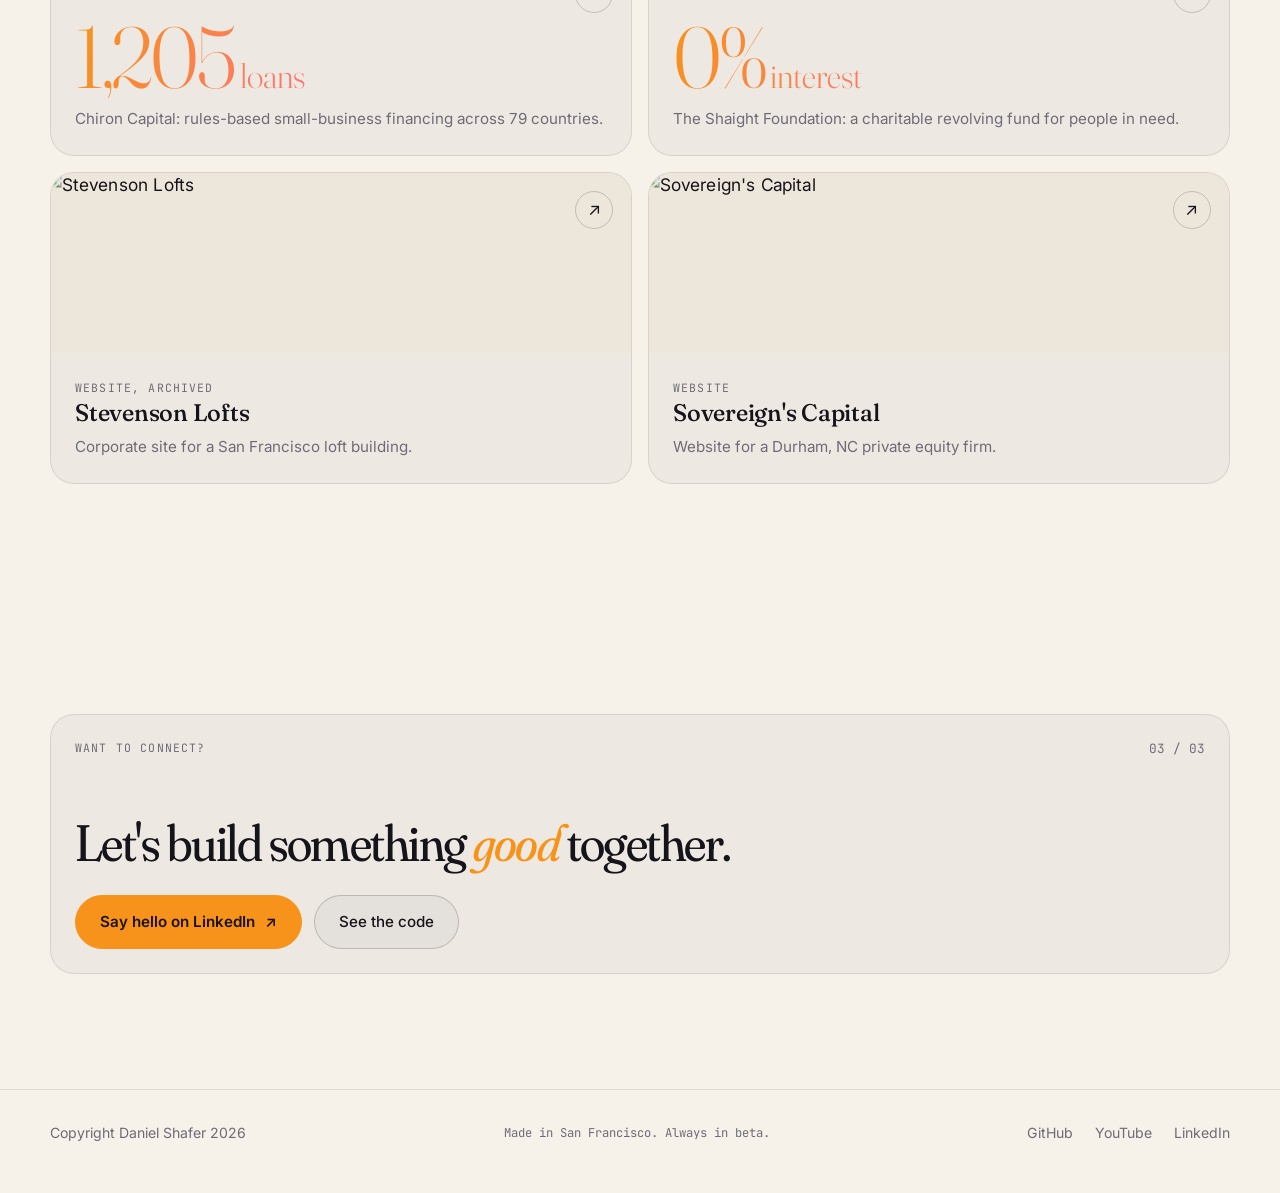
==== commit 3e7198ba: "Open source: add Silo Server chip Co-Authored-By: Claude Fable 5.1 <noreply@anthropic.com>" ====
--- a/index.html
+++ b/index.html
@@ -130,6 +130,7 @@
                         <h3>Merged upstream</h3>
                         <p>Fixes and features merged into projects I use. Each chip opens my merged pull requests in that repo.</p>
                         <div class="chips">
+                            <a class="chip" href="https://github.com/Silo-Server/silo-server/pulls?q=is%3Apr+author%3Adannyshafer+is%3Amerged" target="_blank" rel="noopener" title="Silo-Server/silo-server: 13 merged PRs">Silo Server</a>
                             <a class="chip" href="https://github.com/python/typeshed/pulls?q=is%3Apr+author%3Adannyshafer+is%3Amerged" target="_blank" rel="noopener" title="python/typeshed: 5 merged PRs (#16540, #16555, #16556, #16602, #16603)">typeshed</a>
                             <a class="chip" href="https://github.com/elixir-ecto/ecto/pulls?q=is%3Apr+author%3Adannyshafer+is%3Amerged" target="_blank" rel="noopener" title="elixir-ecto/ecto: PR #4801 merged">Ecto</a>
                             <a class="chip" href="https://github.com/atuinsh/atuin/pulls?q=is%3Apr+author%3Adannyshafer+is%3Amerged" target="_blank" rel="noopener" title="atuinsh/atuin: PR #4414 merged">Atuin</a>
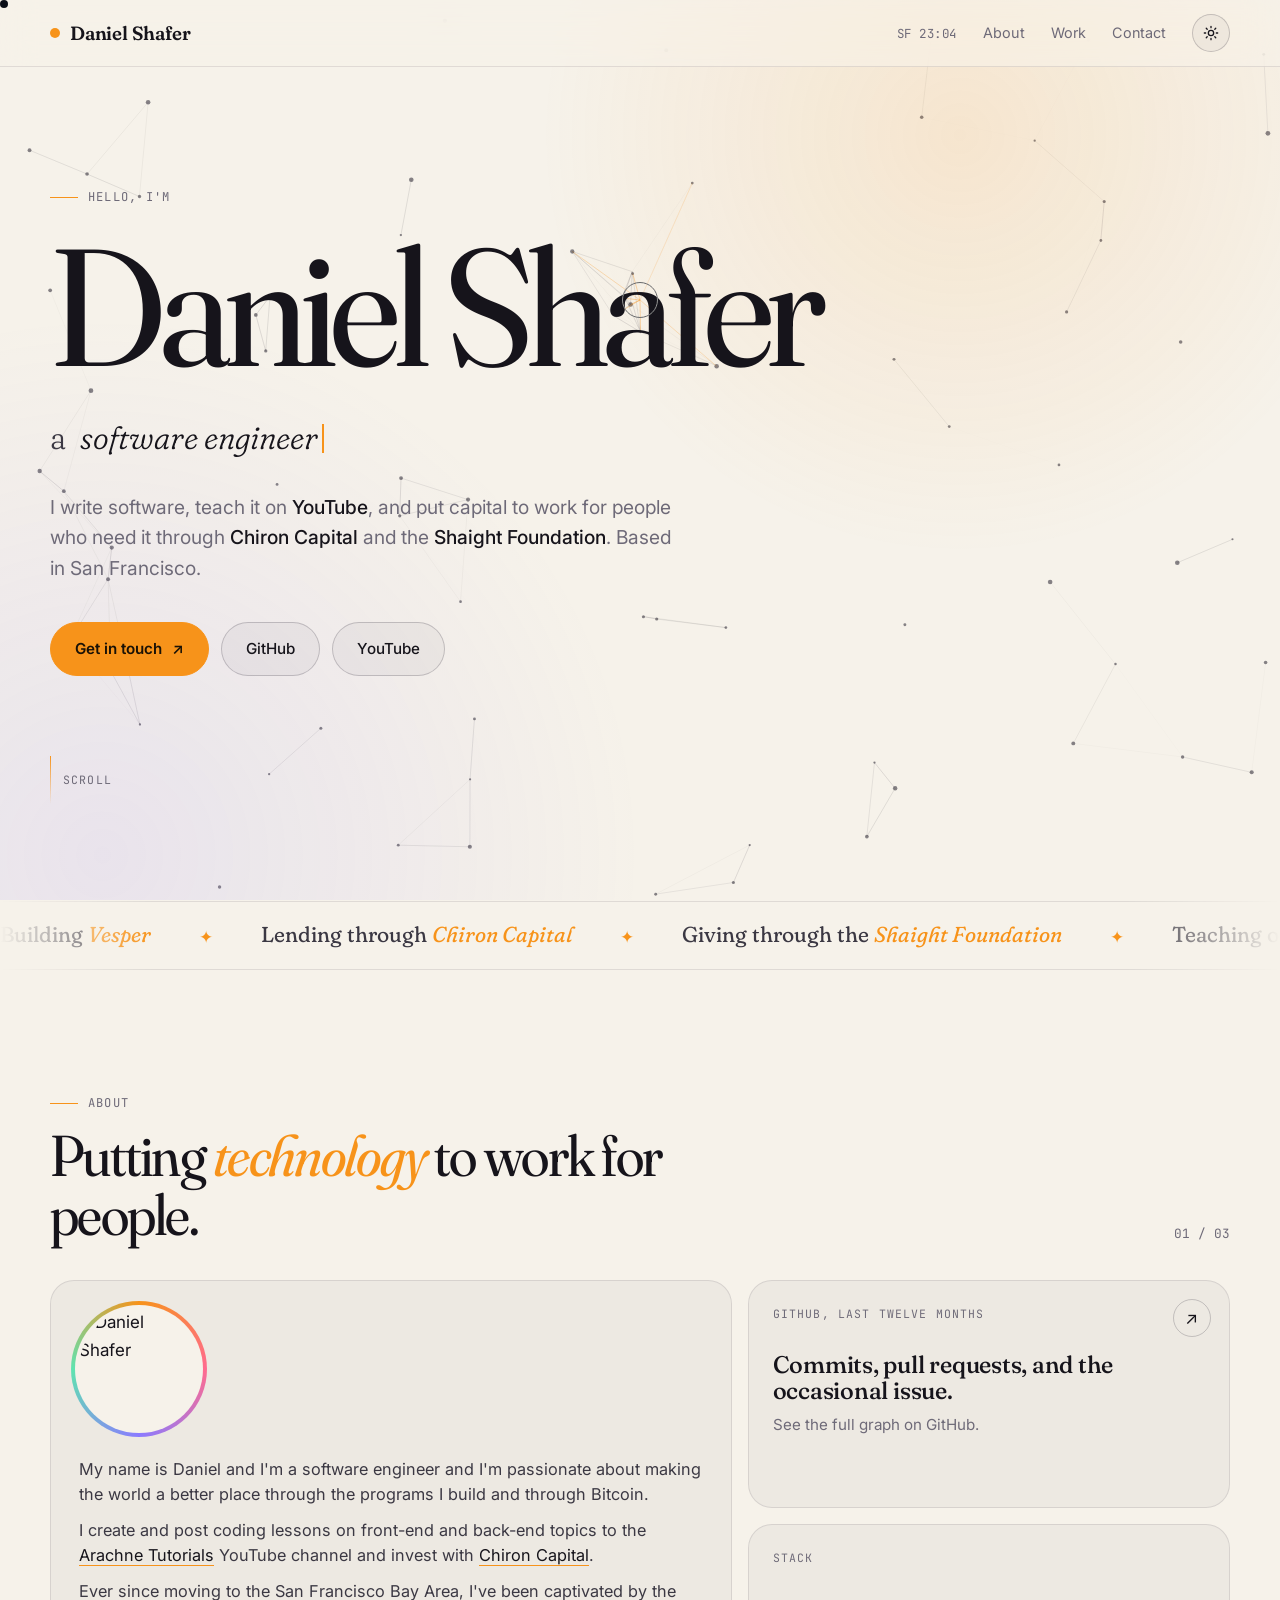
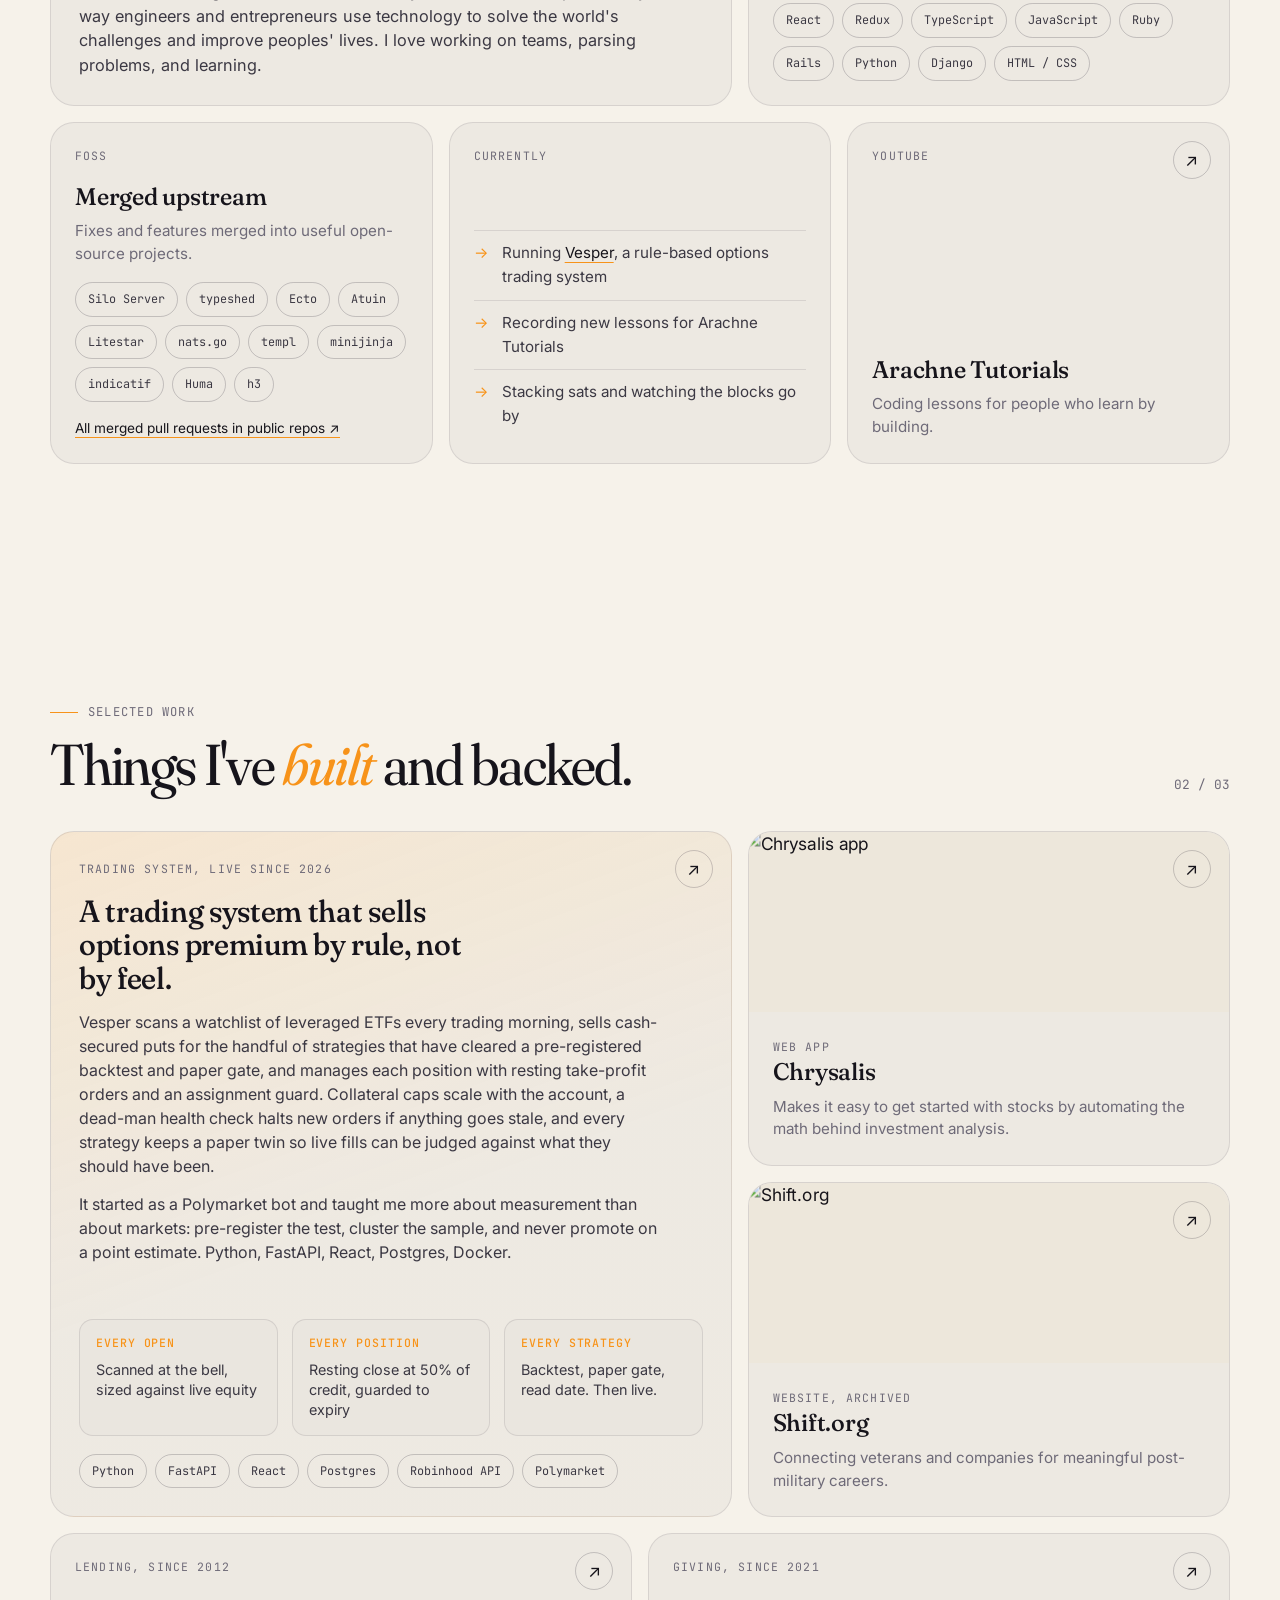
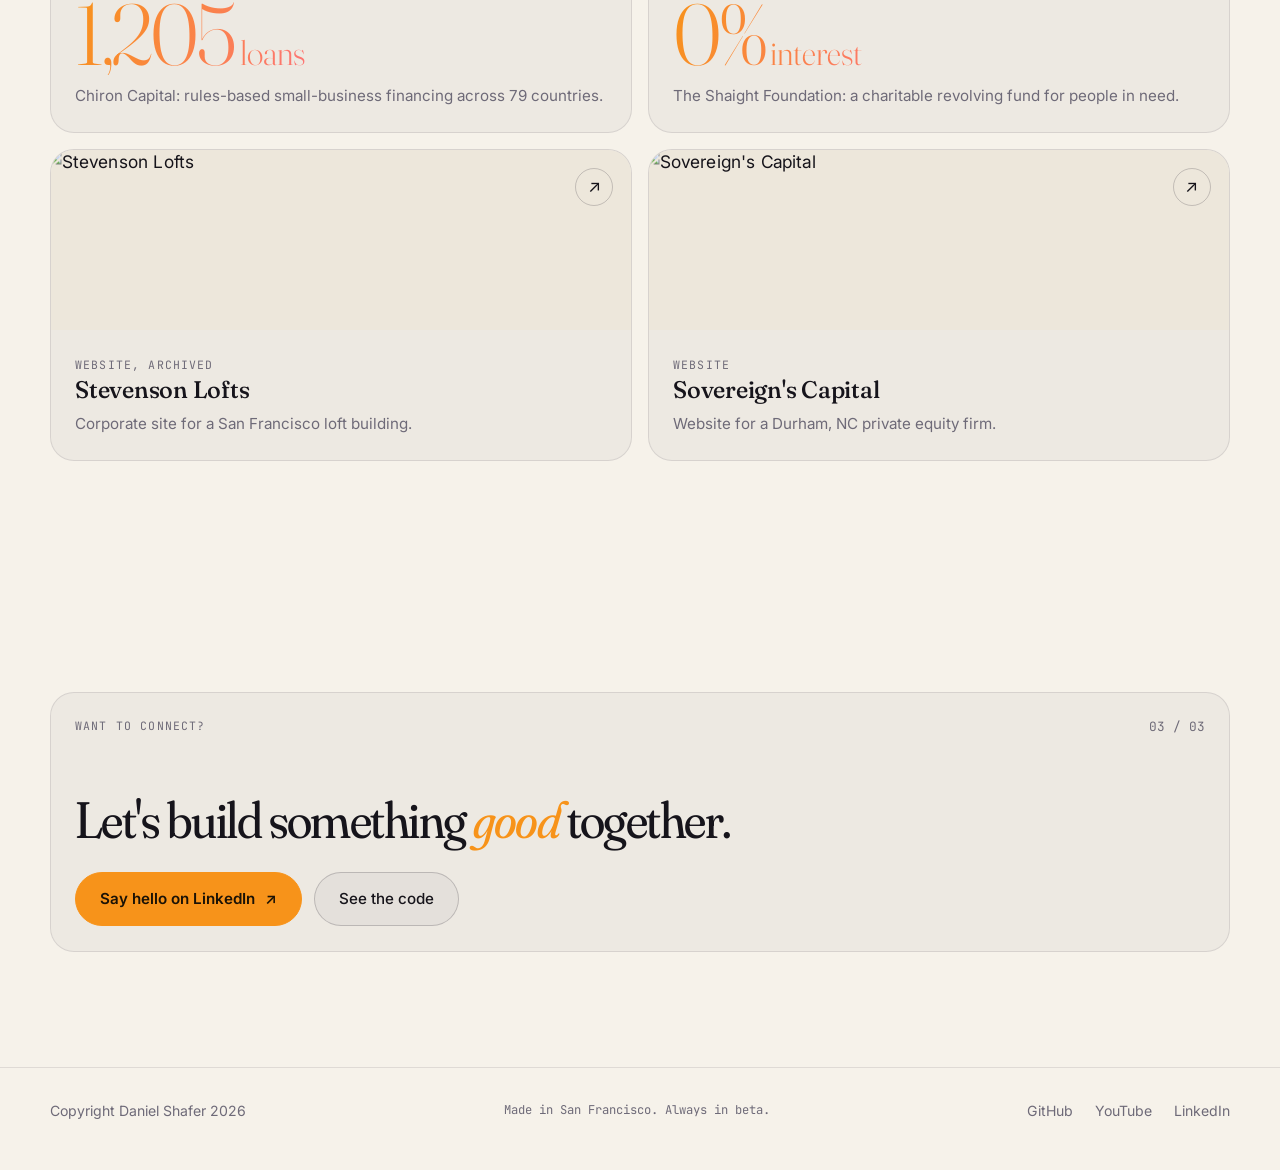
==== commit 8f8a3763: "FOSS tile copy Co-Authored-By: Claude Fable 5.1 <noreply@anthropic.com>" ====
--- a/index.html
+++ b/index.html
@@ -126,9 +126,9 @@
                         </div>
                     </div>
                     <div class="tile s-4 reveal" data-d="1">
-                        <span class="k">Open source</span>
+                        <span class="k">FOSS</span>
                         <h3>Merged upstream</h3>
-                        <p>Fixes and features merged into projects I use. Each chip opens my merged pull requests in that repo.</p>
+                        <p>Fixes and features merged into useful open-source projects.</p>
                         <div class="chips">
                             <a class="chip" href="https://github.com/Silo-Server/silo-server/pulls?q=is%3Apr+author%3Adannyshafer+is%3Amerged" target="_blank" rel="noopener" title="Silo-Server/silo-server: 13 merged PRs">Silo Server</a>
                             <a class="chip" href="https://github.com/python/typeshed/pulls?q=is%3Apr+author%3Adannyshafer+is%3Amerged" target="_blank" rel="noopener" title="python/typeshed: 5 merged PRs (#16540, #16555, #16556, #16602, #16603)">typeshed</a>
